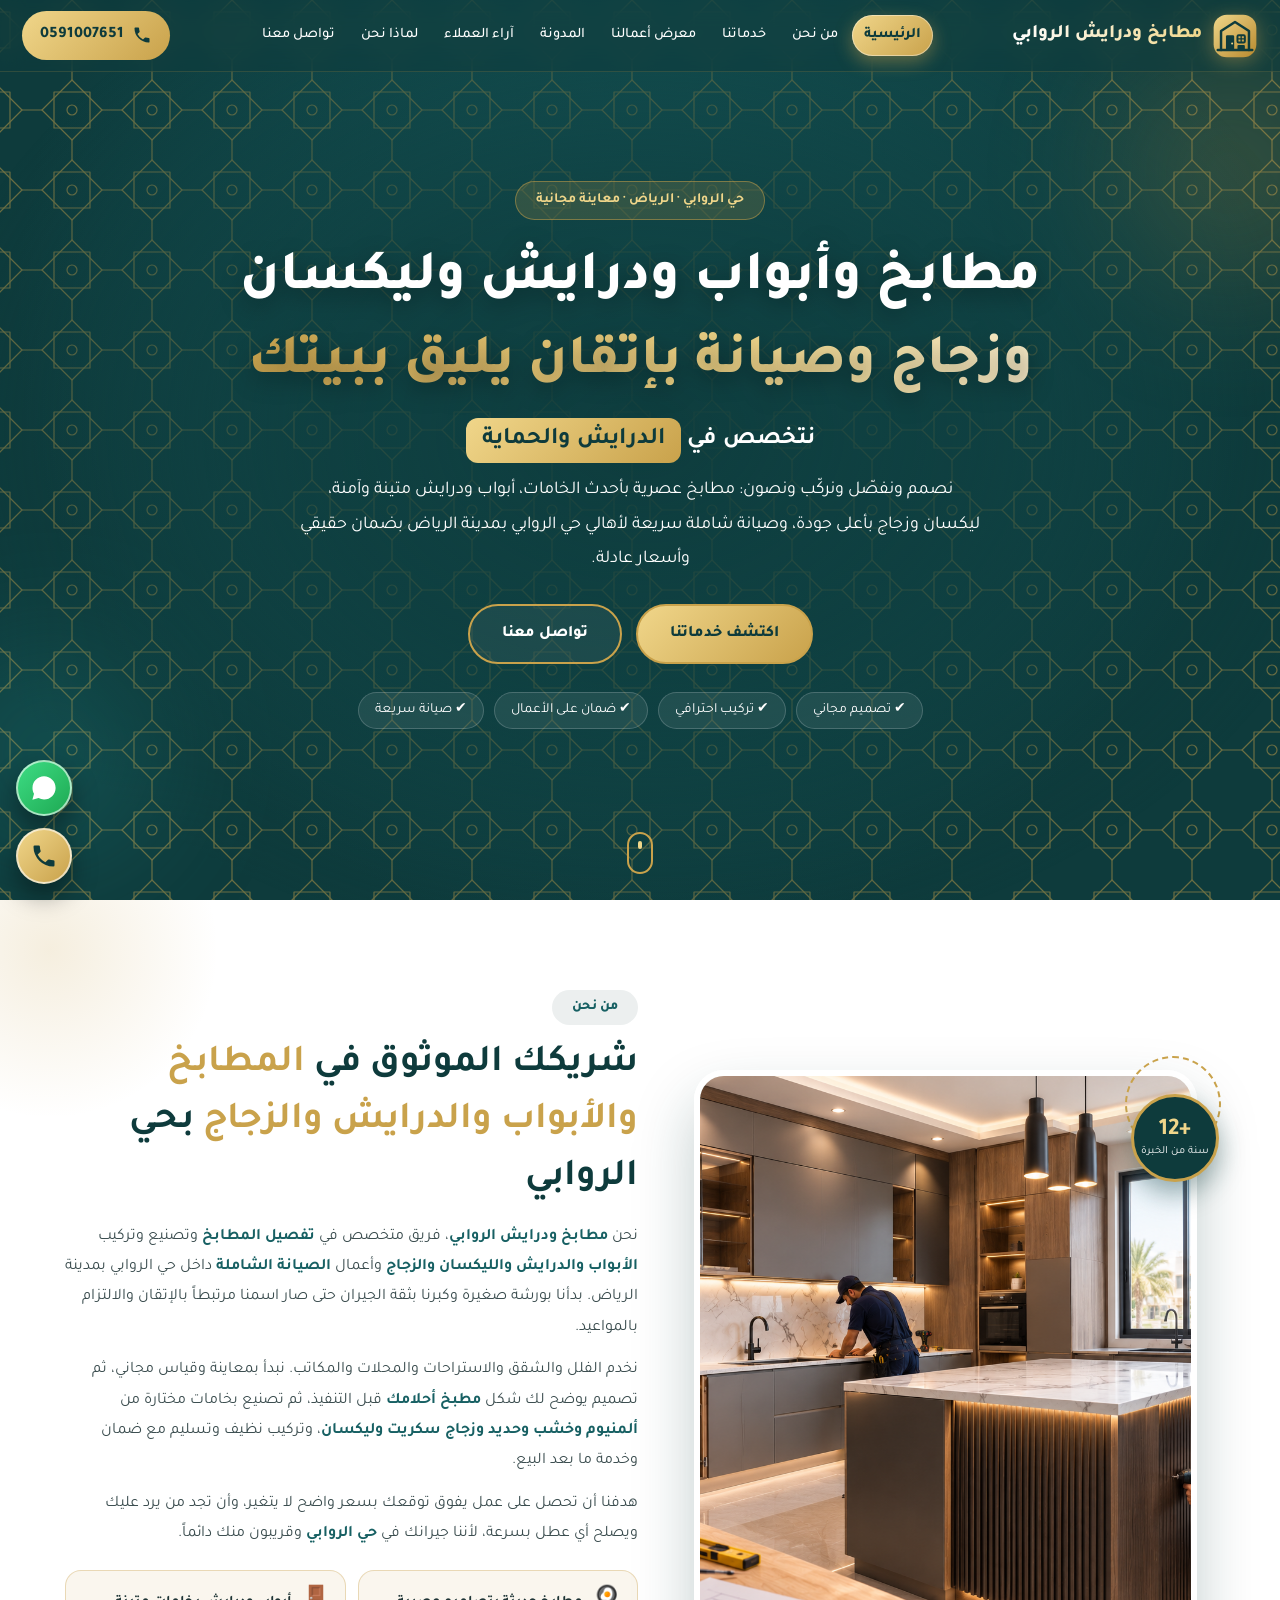
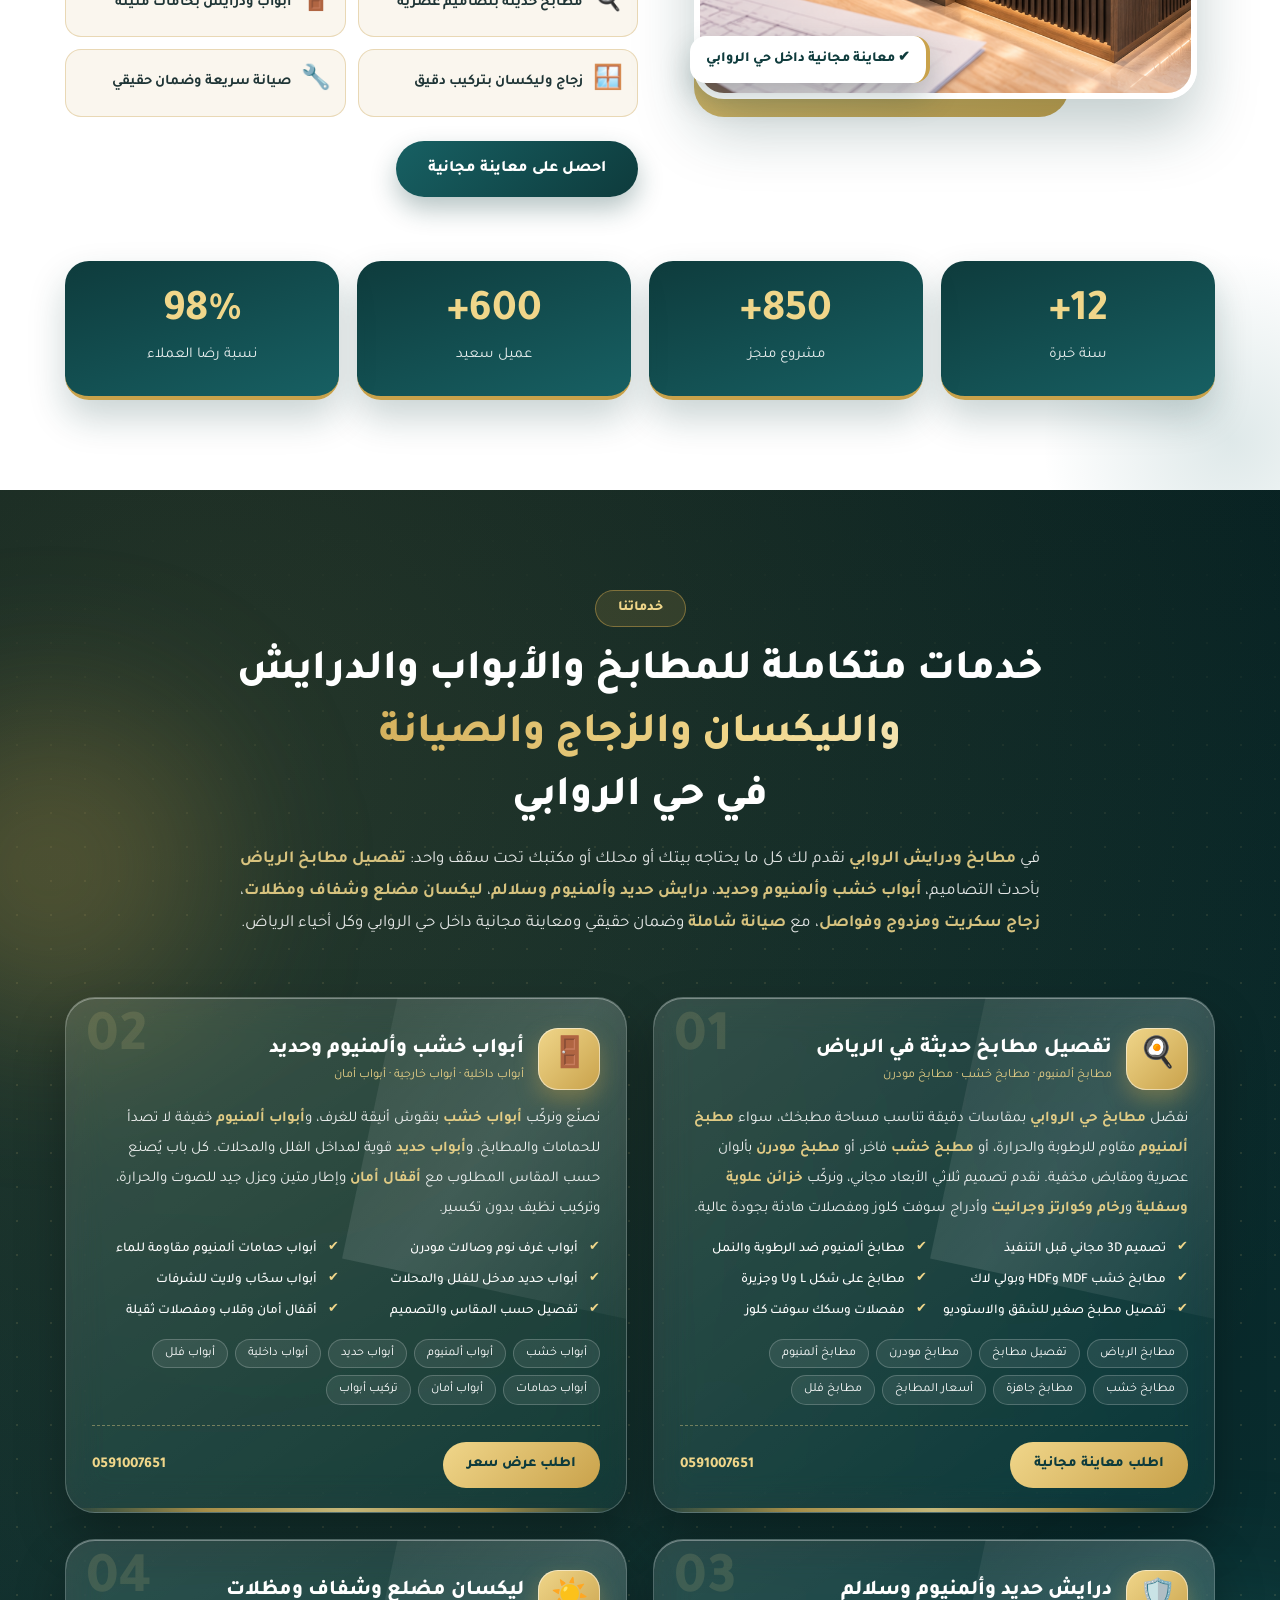
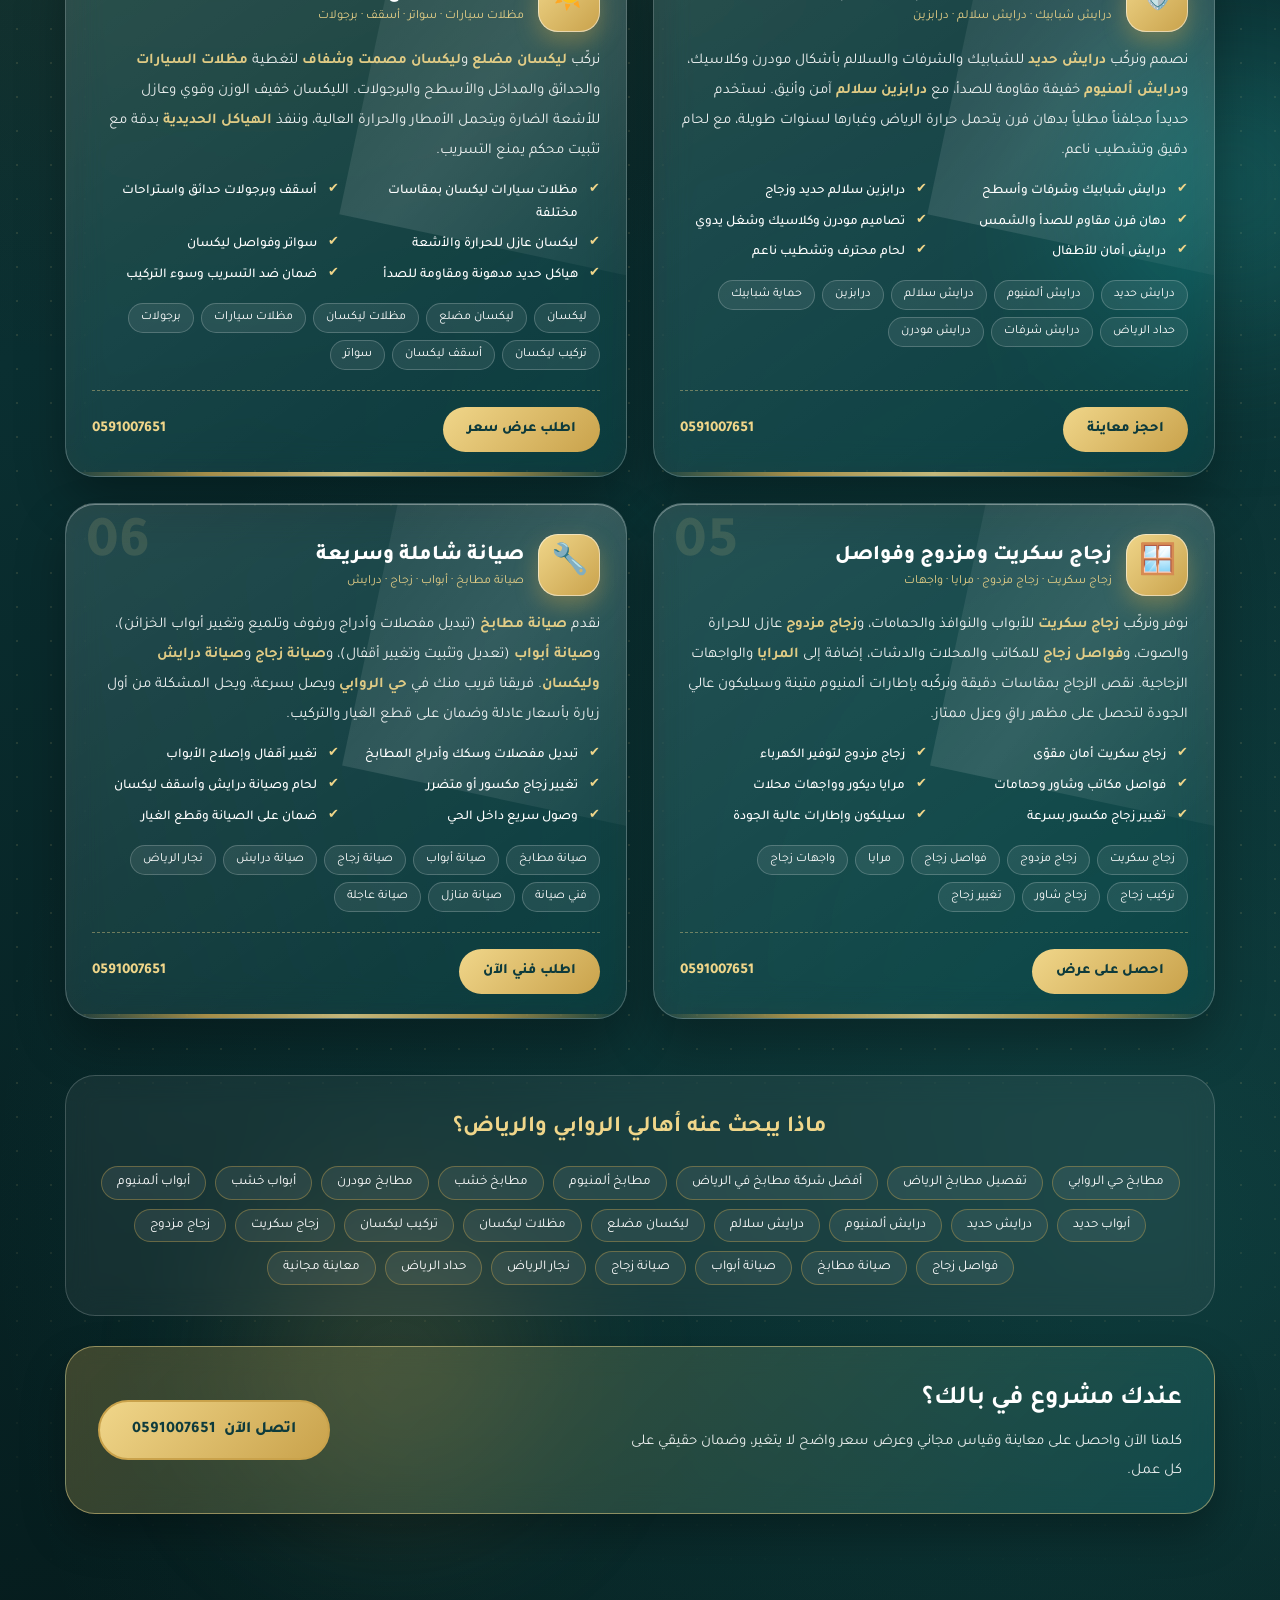
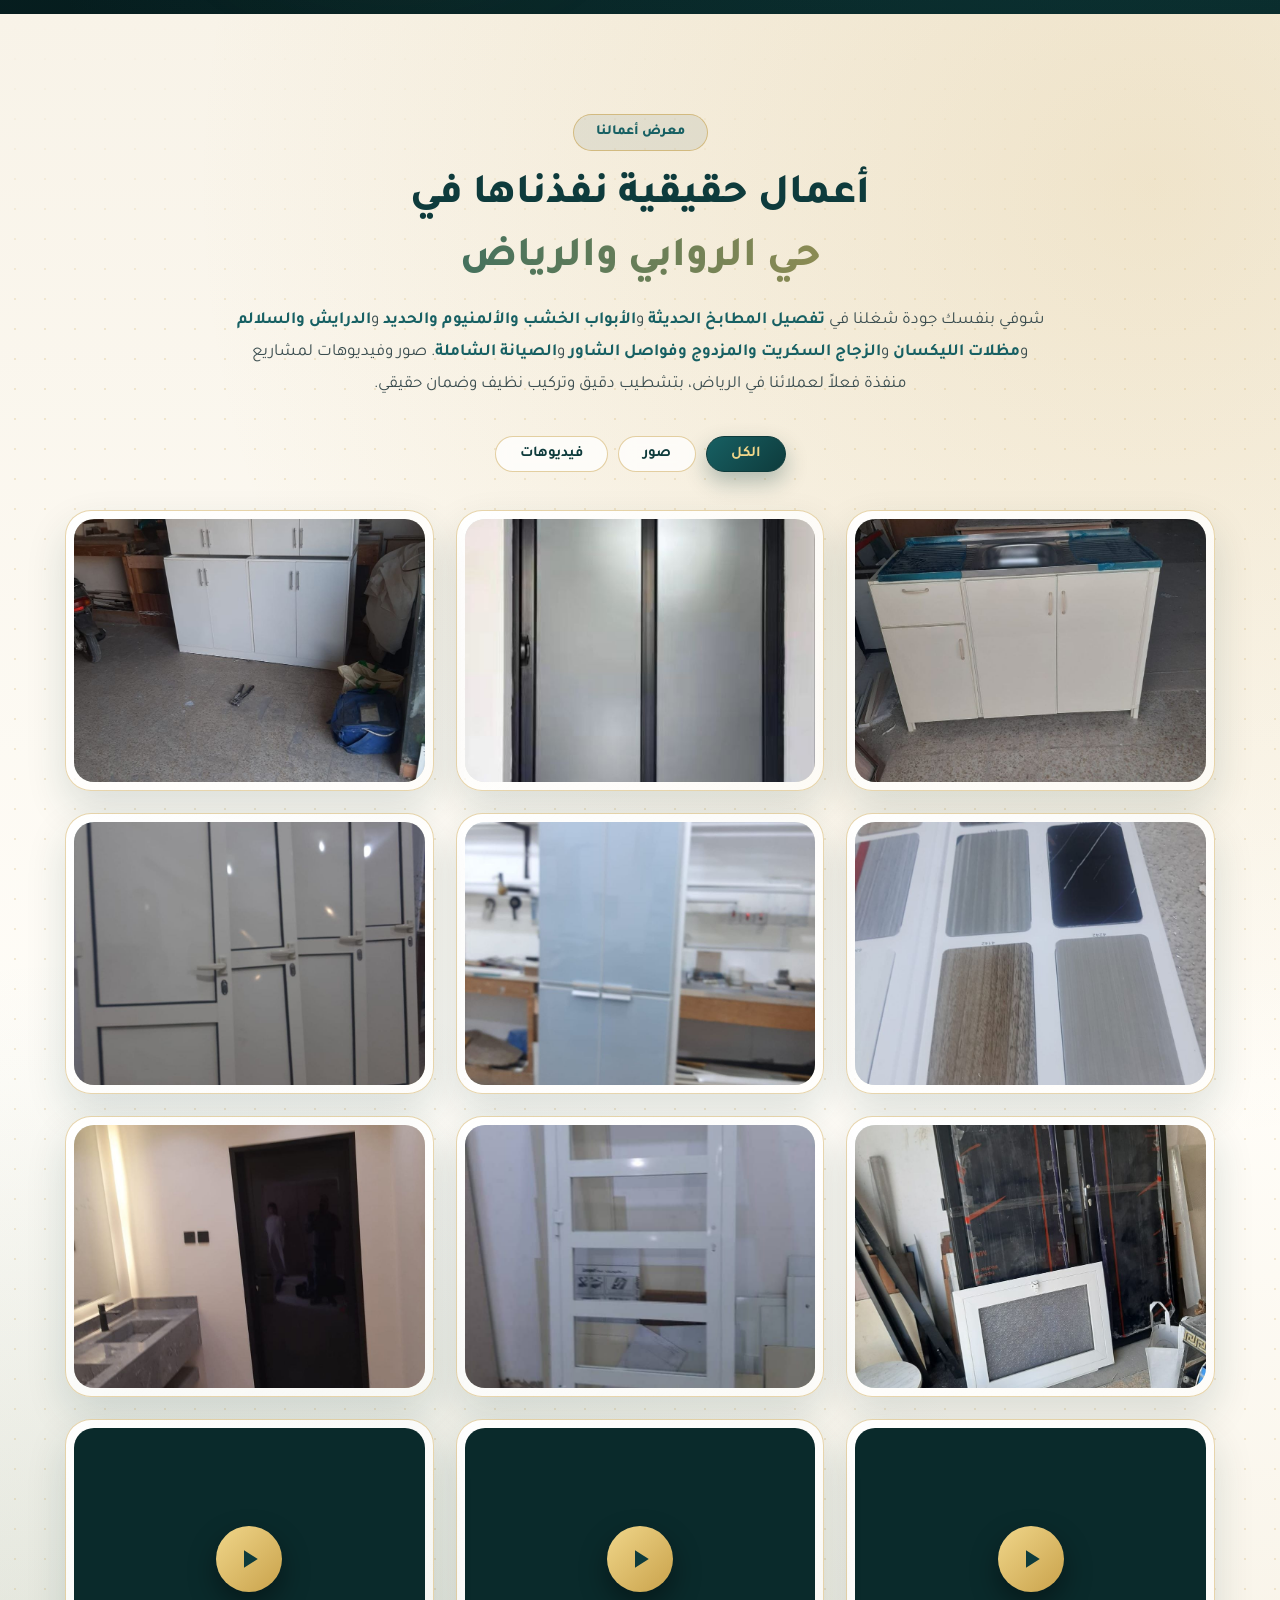
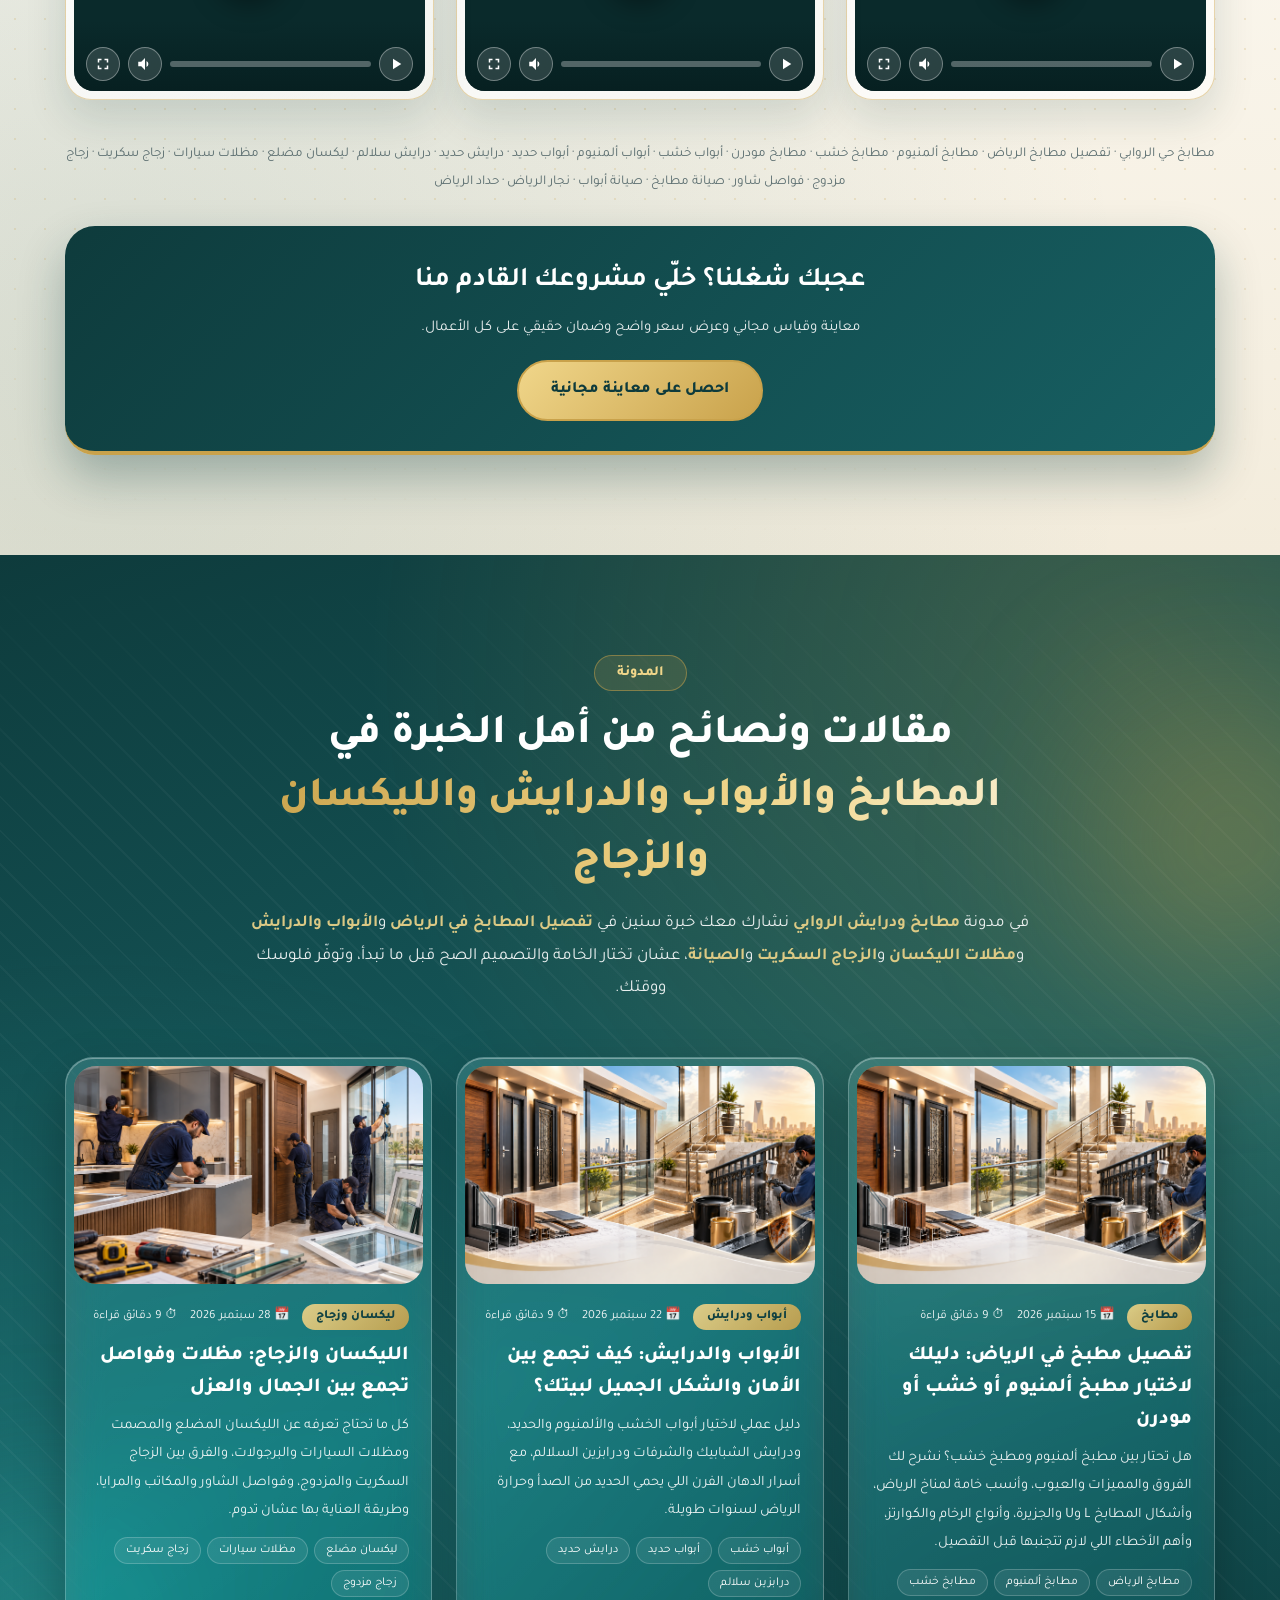
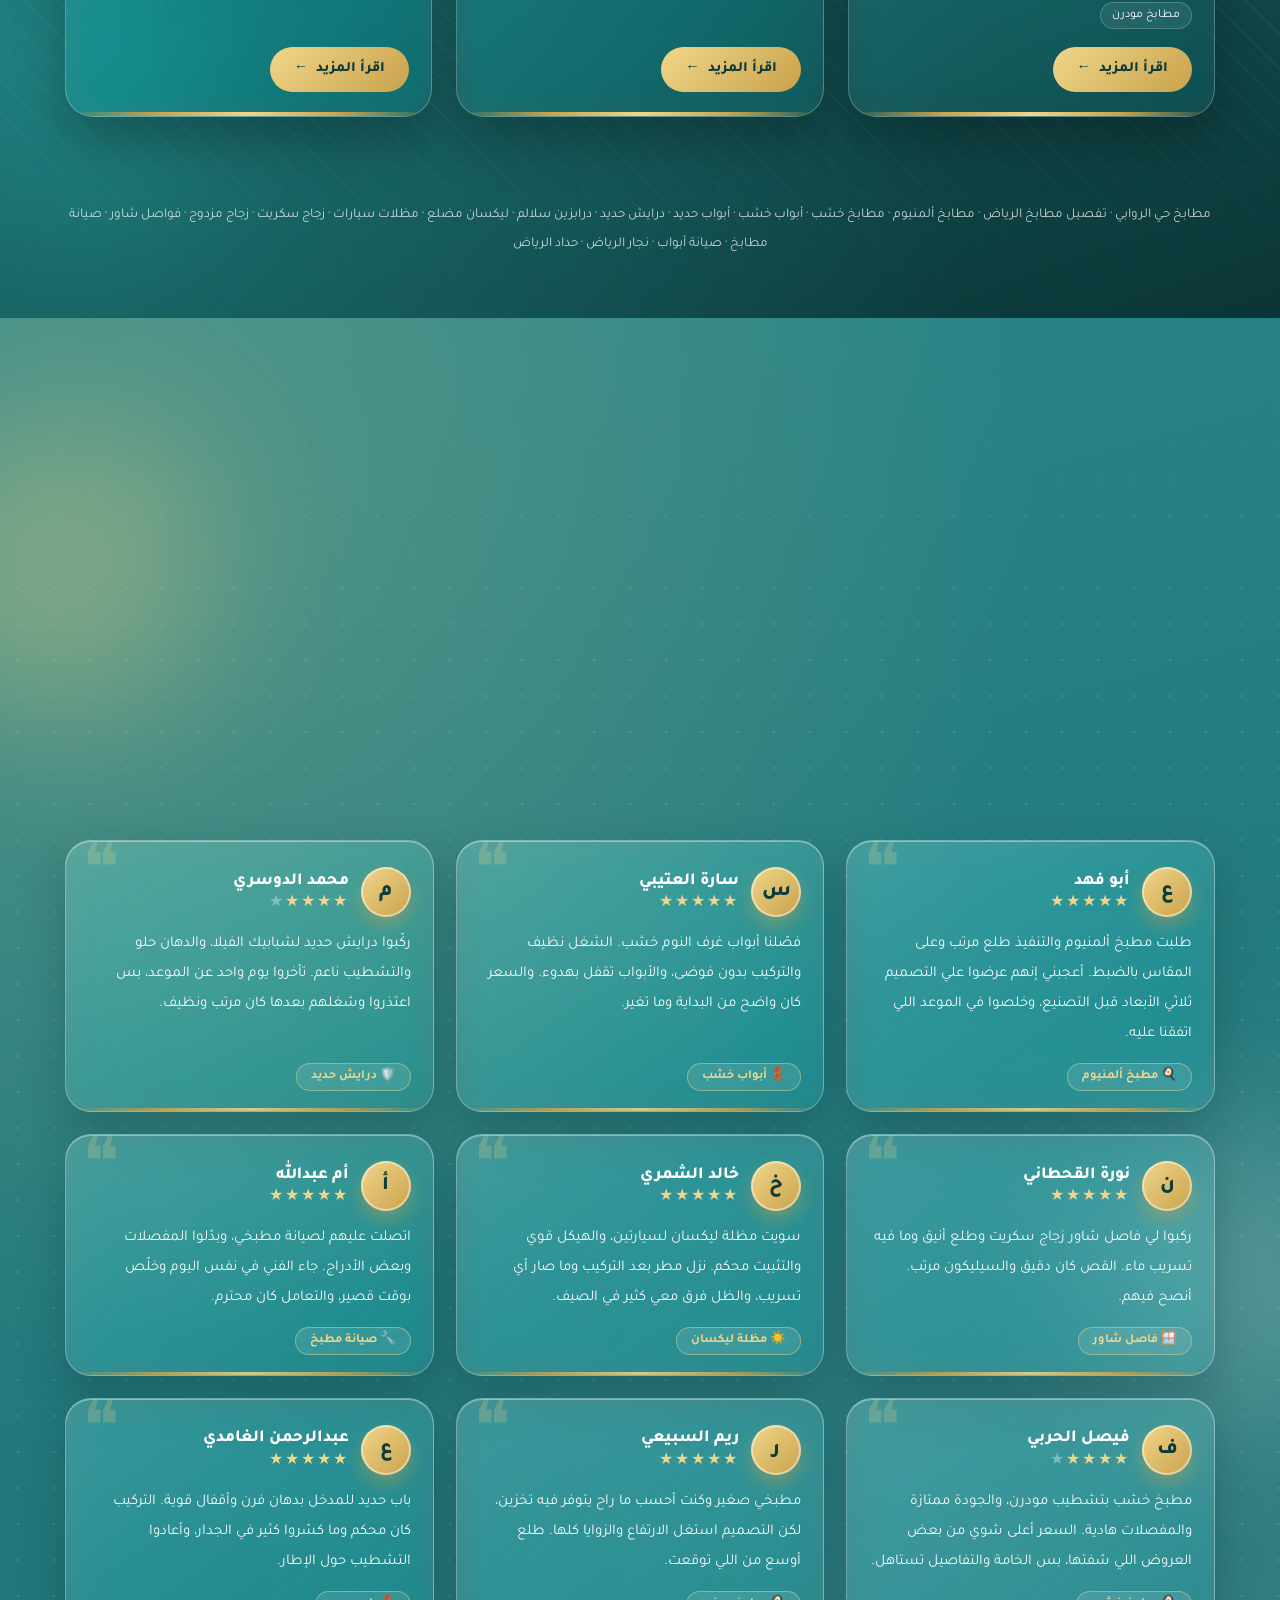
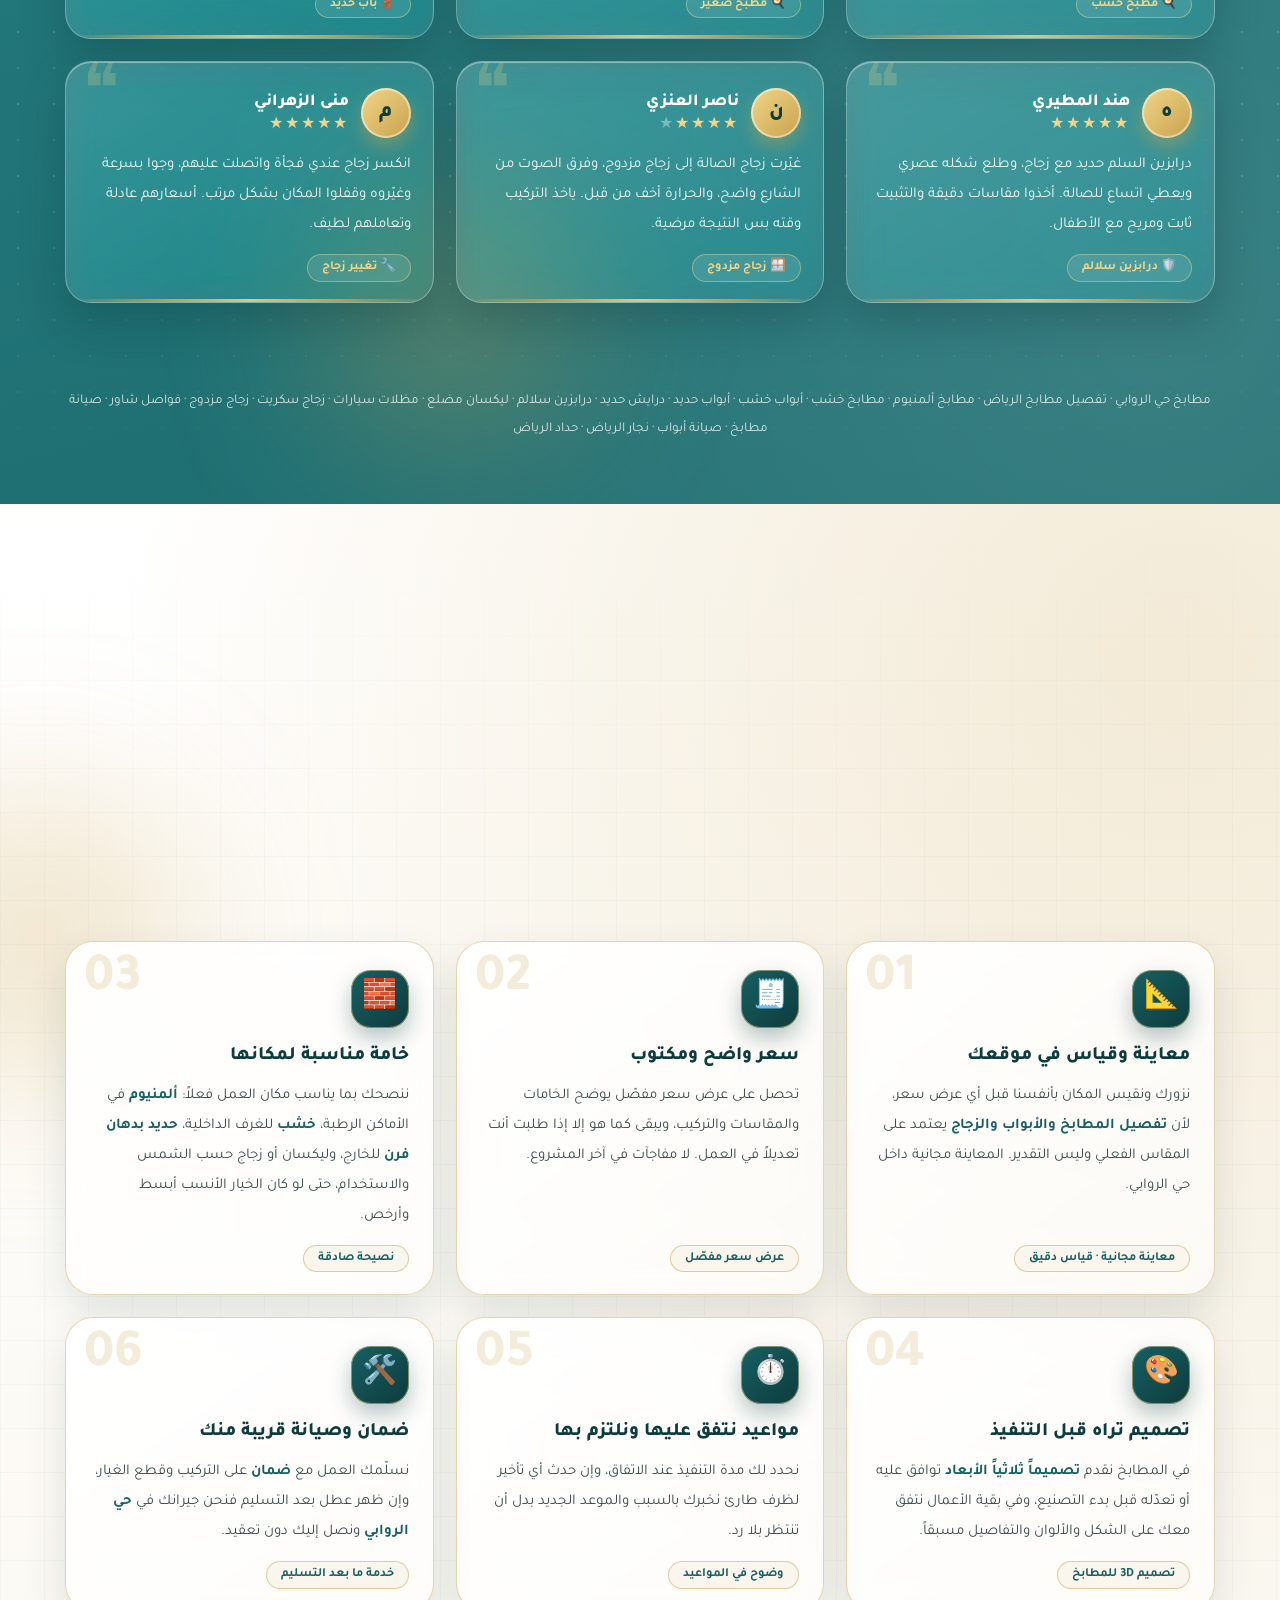
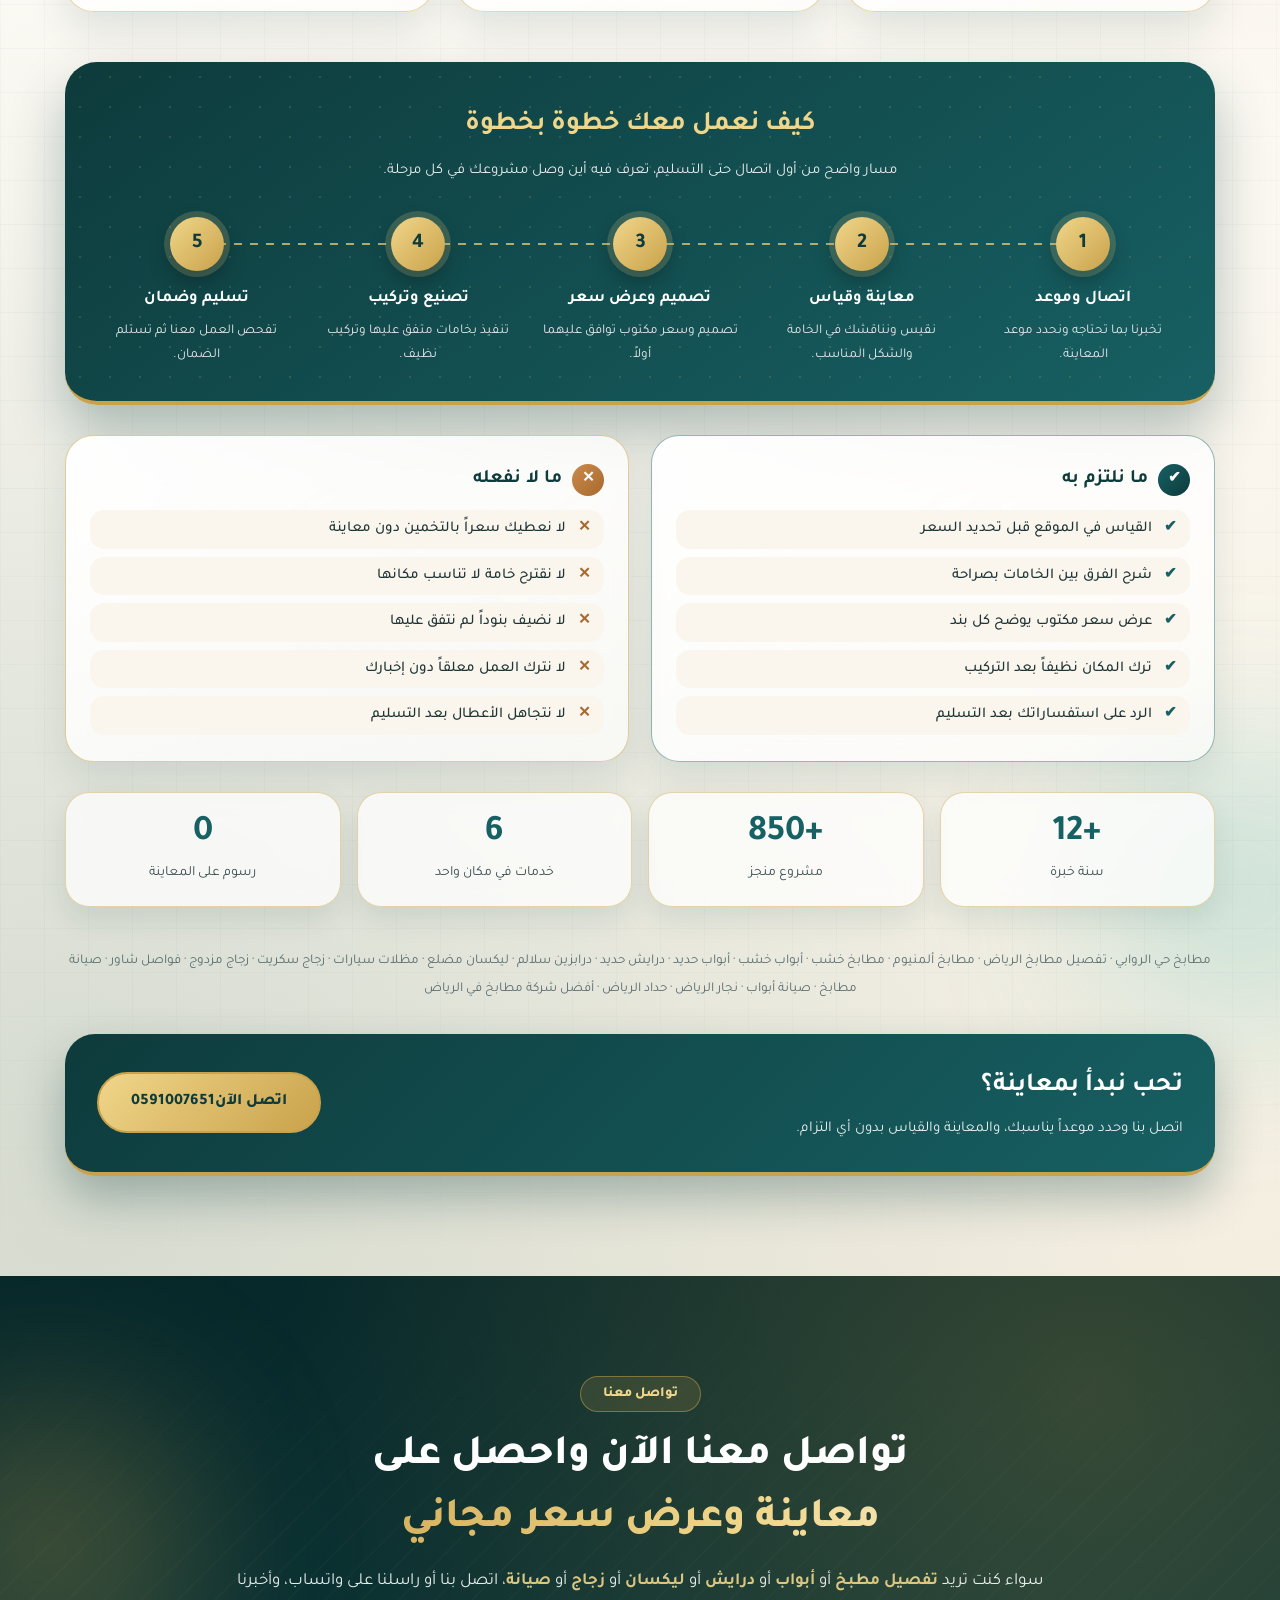
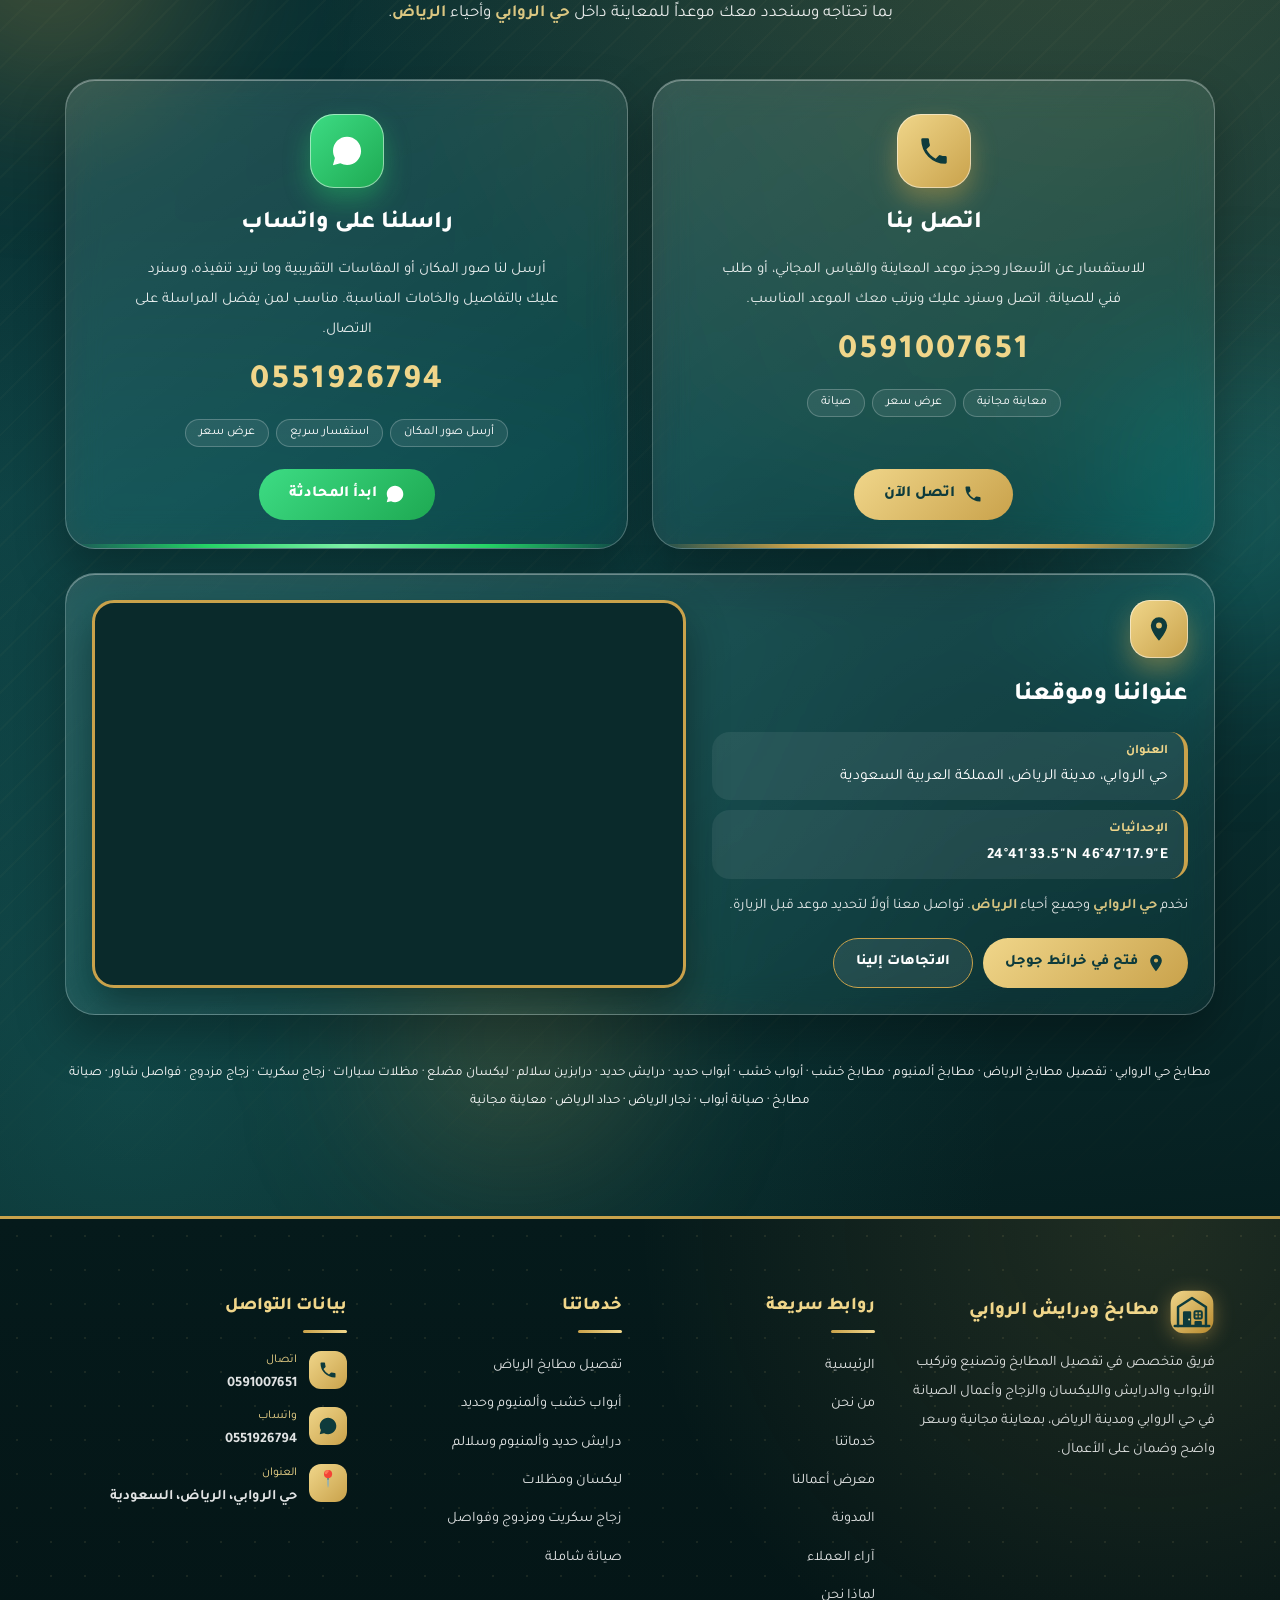
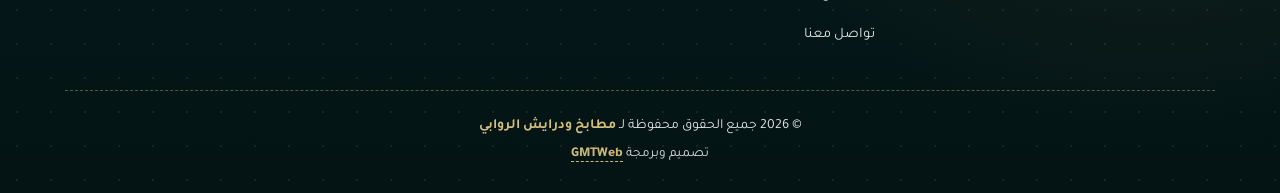
==== index.html @ 92f75ec9 "first commit" ====
<!DOCTYPE html>
<html lang="ar" dir="rtl">
<head>
<meta charset="UTF-8">
<meta name="viewport" content="width=device-width, initial-scale=1, viewport-fit=cover">
<title>مطابخ ودرايش الروابي | مطابخ وأبواب ودرايش وليكسان وزجاج وصيانة في حي الروابي الرياض</title>
<meta name="description" content="مطابخ ودرايش الروابي: تفصيل مطابخ حديثة، أبواب خشب وألمنيوم، درايش حديد، ليكسان، زجاج سكريت وصيانة شاملة في حي الروابي بالرياض. معاينة مجانية وضمان على الأعمال. اتصل 0591007651.">
<meta name="keywords" content="مطابخ حي الروابي, مطابخ الرياض, تفصيل مطابخ الرياض, مطابخ ألمنيوم, مطابخ خشب, مطابخ مودرن, أبواب خشب, أبواب ألمنيوم, أبواب حديد, درايش حديد, درايش ألمنيوم, درايش سلالم, ليكسان, ليكسان مضلع, مظلات ليكسان, تركيب ليكسان, زجاج سكريت, زجاج مزدوج, فواصل زجاج, صيانة مطابخ, صيانة أبواب, صيانة زجاج, نجار الرياض, حداد الرياض, أفضل شركة مطابخ في الرياض, معاينة مجانية">
<meta name="theme-color" content="#0e3b3c">
<link rel="preconnect" href="https://fonts.googleapis.com">
<link rel="preconnect" href="https://fonts.gstatic.com" crossorigin>
<link href="https://fonts.googleapis.com/css2?family=Tajawal:wght@400;500;700;800&display=swap" rel="stylesheet">
<link rel="stylesheet" href="style.css">
</head>
<body>
<svg width="0" height="0" style="position:absolute" aria-hidden="true">
<symbol id="ph" viewBox="0 0 24 24"><path d="M6.6 10.8a15 15 0 006.6 6.6l2.2-2.2a1 1 0 011-.25 11.4 11.4 0 003.6.6 1 1 0 011 1V20a1 1 0 01-1 1A17 17 0 013 4a1 1 0 011-1h3.5a1 1 0 011 1c0 1.25.2 2.45.6 3.6a1 1 0 01-.25 1z"/></symbol>
<symbol id="logo" viewBox="0 0 56 56">
<defs><linearGradient id="lg" x1="0" y1="0" x2="1" y2="1"><stop offset="0" stop-color="#f0d68a"/><stop offset="1" stop-color="#b88a2e"/></linearGradient></defs>
<rect x="2" y="2" width="52" height="52" rx="16" fill="url(#lg)"/>
<path d="M11 45V22l17-11 17 11v23" fill="none" stroke="#0e3b3c" stroke-width="3" stroke-linejoin="round" stroke-linecap="round"/>
<rect x="17" y="27" width="10" height="18" rx="1.5" fill="#0e3b3c"/>
<circle cx="24.5" cy="37" r="1.2" fill="#f0d68a"/>
<rect x="31" y="27" width="9" height="9" rx="1.5" fill="none" stroke="#0e3b3c" stroke-width="2.4"/>
<path d="M35.5 27v9M31 31.5h9" stroke="#0e3b3c" stroke-width="1.6"/>
<rect x="31" y="39" width="9" height="6" rx="1.2" fill="#0e3b3c"/>
<path d="M7 45h42" stroke="#0e3b3c" stroke-width="3" stroke-linecap="round"/>
</symbol>
</svg>

<header class="hdr" id="hdr">
<a href="#home" class="brand" aria-label="مطابخ ودرايش الروابي"><svg class="logo"><use href="#logo"/></svg><span class="bn">مطابخ ودرايش الروابي</span></a>
<nav class="dnav" aria-label="القائمة الرئيسية">
<a href="#home" data-s="home">الرئيسية</a>
<a href="#about" data-s="about">من نحن</a>
<a href="#services" data-s="services">خدماتنا</a>
<a href="#gallery" data-s="gallery">معرض أعمالنا</a>
<a href="#blog" data-s="blog">المدونة</a>
<a href="#reviews" data-s="reviews">آراء العملاء</a>
<a href="#why" data-s="why">لماذا نحن</a>
<a href="#contact" data-s="contact">تواصل معنا</a>
</nav>
<a class="callbtn" href="tel:+966591007651"><svg><use href="#ph"/></svg><span dir="ltr">0591007651</span></a>
<button class="burger" id="burger" type="button" aria-label="فتح القائمة" aria-expanded="false" aria-controls="mmenu"><i></i><i></i><i></i></button>
</header>

<div class="ov" id="ov"></div>
<nav class="mmenu" id="mmenu" aria-label="قائمة الجوال">
<div class="mhead"><svg class="logo"><use href="#logo"/></svg><b>مطابخ ودرايش الروابي</b></div>
<a href="#home" data-s="home">الرئيسية</a>
<a href="#about" data-s="about">من نحن</a>
<a href="#services" data-s="services">خدماتنا</a>
<a href="#gallery" data-s="gallery">معرض أعمالنا</a>
<a href="#blog" data-s="blog">المدونة</a>
<a href="#reviews" data-s="reviews">آراء العملاء</a>
<a href="#why" data-s="why">لماذا نحن</a>
<a href="#contact" data-s="contact">تواصل معنا</a>
</nav>

<main>
<section class="hero" id="home">
<div class="zoom"></div>
<span class="orb o1"></span><span class="orb o2"></span>
<div class="heroin">
<span class="tag a1">حي الروابي · الرياض · معاينة مجانية</span>
<h1 class="a2">مطابخ وأبواب ودرايش وليكسان<em>وزجاج وصيانة بإتقان يليق ببيتك</em></h1>
<p class="rot a3">نتخصص في <b id="rot">تفصيل المطابخ</b></p>
<p class="lead a3">نصمم ونفصّل ونركّب ونصون: مطابخ عصرية بأحدث الخامات، أبواب ودرايش متينة وآمنة، ليكسان وزجاج بأعلى جودة، وصيانة شاملة سريعة لأهالي حي الروابي بمدينة الرياض بضمان حقيقي وأسعار عادلة.</p>
<div class="btns a4"><a class="btn gold" href="#services">اكتشف خدماتنا</a><a class="btn line" href="#contact">تواصل معنا</a></div>
<ul class="chips a5"><li>✔ تصميم مجاني</li><li>✔ تركيب احترافي</li><li>✔ ضمان على الأعمال</li><li>✔ صيانة سريعة</li></ul>
</div>
<a class="cue" href="#services" aria-label="انزل للأسفل"><i></i></a>
</section>
<section class="about" id="about">
<div class="abwrap">
<div class="abimg rvr">
<div class="frame"><img src="images/about.png" alt="فريق مطابخ ودرايش الروابي في حي الروابي بالرياض" loading="lazy"></div>
<span class="ring"></span>
<div class="fbadge"><b>+12</b><small>سنة من الخبرة</small></div>
<div class="fcard">✔ معاينة مجانية داخل حي الروابي</div>
</div>
<div class="abtxt rvl">
<span class="abtag">من نحن</span>
<h2>شريكك الموثوق في <em>المطابخ والأبواب والدرايش والزجاج</em> بحي الروابي</h2>
<p>نحن <strong>مطابخ ودرايش الروابي</strong>، فريق متخصص في <strong>تفصيل المطابخ</strong> وتصنيع وتركيب <strong>الأبواب والدرايش والليكسان والزجاج</strong> وأعمال <strong>الصيانة الشاملة</strong> داخل حي الروابي بمدينة الرياض. بدأنا بورشة صغيرة وكبرنا بثقة الجيران حتى صار اسمنا مرتبطاً بالإتقان والالتزام بالمواعيد.</p>
<p>نخدم الفلل والشقق والاستراحات والمحلات والمكاتب. نبدأ بمعاينة وقياس مجاني، ثم تصميم يوضح لك شكل <strong>مطبخ أحلامك</strong> قبل التنفيذ، ثم تصنيع بخامات مختارة من <strong>ألمنيوم وخشب وحديد وزجاج سكريت وليكسان</strong>، وتركيب نظيف وتسليم مع ضمان وخدمة ما بعد البيع.</p>
<p>هدفنا أن تحصل على عمل يفوق توقعك بسعر واضح لا يتغير، وأن تجد من يرد عليك ويصلح أي عطل بسرعة، لأننا جيرانك في <strong>حي الروابي</strong> وقريبون منك دائماً.</p>
<div class="abfeat">
<div><i>🍳</i><span>مطابخ حديثة بتصاميم عصرية</span></div>
<div><i>🚪</i><span>أبواب ودرايش بخامات متينة</span></div>
<div><i>🪟</i><span>زجاج وليكسان بتركيب دقيق</span></div>
<div><i>🔧</i><span>صيانة سريعة وضمان حقيقي</span></div>
</div>
<a class="abbtn" href="#contact">احصل على معاينة مجانية</a>
</div>
</div>
<div class="abstats">
<div class="stat rv"><b data-n="12" data-p="+">0</b><span>سنة خبرة</span></div>
<div class="stat rv"><b data-n="850" data-p="+">0</b><span>مشروع منجز</span></div>
<div class="stat rv"><b data-n="600" data-p="+">0</b><span>عميل سعيد</span></div>
<div class="stat rv"><b data-n="98" data-p="%">0</b><span>نسبة رضا العملاء</span></div>
</div>
</section>
<section class="svc" id="services">
<span class="sorb s1"></span><span class="sorb s2"></span><span class="sorb s3"></span>
<div class="svwrap">

<div class="svhead rv">
<span class="svtag">خدماتنا</span>
<h2>خدمات متكاملة للمطابخ والأبواب والدرايش <em>والليكسان والزجاج والصيانة</em> في حي الروابي</h2>
<p>في <strong>مطابخ ودرايش الروابي</strong> نقدم لك كل ما يحتاجه بيتك أو محلك أو مكتبك تحت سقف واحد: <strong>تفصيل مطابخ الرياض</strong> بأحدث التصاميم، <strong>أبواب خشب وألمنيوم وحديد</strong>، <strong>درايش حديد وألمنيوم وسلالم</strong>، <strong>ليكسان مضلع وشفاف ومظلات</strong>، <strong>زجاج سكريت ومزدوج وفواصل</strong>، مع <strong>صيانة شاملة</strong> وضمان حقيقي ومعاينة مجانية داخل حي الروابي وكل أحياء الرياض.</p>
</div>

<div class="svgrid">

<div class="svcol rv">
<article class="scard">
<span class="snum">01</span>
<div class="shead"><i class="sico">🍳</i><div><h3>تفصيل مطابخ حديثة في الرياض</h3><small>مطابخ ألمنيوم · مطابخ خشب · مطابخ مودرن</small></div></div>
<p>نفصّل <strong>مطابخ حي الروابي</strong> بمقاسات دقيقة تناسب مساحة مطبخك، سواء <strong>مطبخ ألمنيوم</strong> مقاوم للرطوبة والحرارة، أو <strong>مطبخ خشب</strong> فاخر، أو <strong>مطبخ مودرن</strong> بألوان عصرية ومقابض مخفية. نقدم تصميم ثلاثي الأبعاد مجاني، ونركّب <strong>خزائن علوية وسفلية</strong> و<strong>رخام وكوارتز وجرانيت</strong> وأدراج سوفت كلوز ومفصلات هادئة بجودة عالية.</p>
<ul class="sfeat">
<li>تصميم 3D مجاني قبل التنفيذ</li>
<li>مطابخ ألمنيوم ضد الرطوبة والنمل</li>
<li>مطابخ خشب MDF وHDF وبولي لاك</li>
<li>مطابخ على شكل L وU وجزيرة</li>
<li>تفصيل مطبخ صغير للشقق والاستوديو</li>
<li>مفصلات وسكك سوفت كلوز</li>
</ul>
<div class="stags"><span>مطابخ الرياض</span><span>تفصيل مطابخ</span><span>مطابخ مودرن</span><span>مطابخ ألمنيوم</span><span>مطابخ خشب</span><span>مطابخ جاهزة</span><span>أسعار المطابخ</span><span>مطابخ فلل</span></div>
<div class="sfoot"><a class="sbtn" href="#contact">اطلب معاينة مجانية</a><a class="scall" href="tel:+966591007651" dir="ltr">0591007651</a></div>
</article>
</div>

<div class="svcol rv">
<article class="scard">
<span class="snum">02</span>
<div class="shead"><i class="sico">🚪</i><div><h3>أبواب خشب وألمنيوم وحديد</h3><small>أبواب داخلية · أبواب خارجية · أبواب أمان</small></div></div>
<p>نصنّع ونركّب <strong>أبواب خشب</strong> بنقوش أنيقة للغرف، و<strong>أبواب ألمنيوم</strong> خفيفة لا تصدأ للحمامات والمطابخ، و<strong>أبواب حديد</strong> قوية لمداخل الفلل والمحلات. كل باب يُصنع حسب المقاس المطلوب مع <strong>أقفال أمان</strong> وإطار متين وعزل جيد للصوت والحرارة، وتركيب نظيف بدون تكسير.</p>
<ul class="sfeat">
<li>أبواب غرف نوم وصالات مودرن</li>
<li>أبواب حمامات ألمنيوم مقاومة للماء</li>
<li>أبواب حديد مدخل للفلل والمحلات</li>
<li>أبواب سحّاب ولايت للشرفات</li>
<li>تفصيل حسب المقاس والتصميم</li>
<li>أقفال أمان وقلاب ومفصلات ثقيلة</li>
</ul>
<div class="stags"><span>أبواب خشب</span><span>أبواب ألمنيوم</span><span>أبواب حديد</span><span>أبواب داخلية</span><span>أبواب فلل</span><span>أبواب حمامات</span><span>أبواب أمان</span><span>تركيب أبواب</span></div>
<div class="sfoot"><a class="sbtn" href="#contact">اطلب عرض سعر</a><a class="scall" href="tel:+966591007651" dir="ltr">0591007651</a></div>
</article>
</div>

<div class="svcol rv">
<article class="scard">
<span class="snum">03</span>
<div class="shead"><i class="sico">🛡️</i><div><h3>درايش حديد وألمنيوم وسلالم</h3><small>درايش شبابيك · درايش سلالم · درابزين</small></div></div>
<p>نصمم ونركّب <strong>درايش حديد</strong> للشبابيك والشرفات والسلالم بأشكال مودرن وكلاسيك، و<strong>درايش ألمنيوم</strong> خفيفة مقاومة للصدأ، مع <strong>درابزين سلالم</strong> آمن وأنيق. نستخدم حديداً مجلفناً مطلياً بدهان فرن يتحمل حرارة الرياض وغبارها لسنوات طويلة، مع لحام دقيق وتشطيب ناعم.</p>
<ul class="sfeat">
<li>درايش شبابيك وشرفات وأسطح</li>
<li>درابزين سلالم حديد وزجاج</li>
<li>دهان فرن مقاوم للصدأ والشمس</li>
<li>تصاميم مودرن وكلاسيك وشغل يدوي</li>
<li>درايش أمان للأطفال</li>
<li>لحام محترف وتشطيب ناعم</li>
</ul>
<div class="stags"><span>درايش حديد</span><span>درايش ألمنيوم</span><span>درايش سلالم</span><span>درابزين</span><span>حماية شبابيك</span><span>حداد الرياض</span><span>درايش شرفات</span><span>درايش مودرن</span></div>
<div class="sfoot"><a class="sbtn" href="#contact">احجز معاينة</a><a class="scall" href="tel:+966591007651" dir="ltr">0591007651</a></div>
</article>
</div>

<div class="svcol rv">
<article class="scard">
<span class="snum">04</span>
<div class="shead"><i class="sico">☀️</i><div><h3>ليكسان مضلع وشفاف ومظلات</h3><small>مظلات سيارات · سواتر · أسقف · برجولات</small></div></div>
<p>نركّب <strong>ليكسان مضلع</strong> و<strong>ليكسان مصمت وشفاف</strong> لتغطية <strong>مظلات السيارات</strong> والحدائق والمداخل والأسطح والبرجولات. الليكسان خفيف الوزن وقوي وعازل للأشعة الضارة ويتحمل الأمطار والحرارة العالية، وننفذ <strong>الهياكل الحديدية</strong> بدقة مع تثبيت محكم يمنع التسريب.</p>
<ul class="sfeat">
<li>مظلات سيارات ليكسان بمقاسات مختلفة</li>
<li>أسقف وبرجولات حدائق واستراحات</li>
<li>ليكسان عازل للحرارة والأشعة</li>
<li>سواتر وفواصل ليكسان</li>
<li>هياكل حديد مدهونة ومقاومة للصدأ</li>
<li>ضمان ضد التسريب وسوء التركيب</li>
</ul>
<div class="stags"><span>ليكسان</span><span>ليكسان مضلع</span><span>مظلات ليكسان</span><span>مظلات سيارات</span><span>برجولات</span><span>تركيب ليكسان</span><span>أسقف ليكسان</span><span>سواتر</span></div>
<div class="sfoot"><a class="sbtn" href="#contact">اطلب عرض سعر</a><a class="scall" href="tel:+966591007651" dir="ltr">0591007651</a></div>
</article>
</div>

<div class="svcol rv">
<article class="scard">
<span class="snum">05</span>
<div class="shead"><i class="sico">🪟</i><div><h3>زجاج سكريت ومزدوج وفواصل</h3><small>زجاج سكريت · زجاج مزدوج · مرايا · واجهات</small></div></div>
<p>نوفر ونركّب <strong>زجاج سكريت</strong> للأبواب والنوافذ والحمامات، و<strong>زجاج مزدوج</strong> عازل للحرارة والصوت، و<strong>فواصل زجاج</strong> للمكاتب والمحلات والدشات، إضافة إلى <strong>المرايا</strong> والواجهات الزجاجية. نقص الزجاج بمقاسات دقيقة ونركّبه بإطارات ألمنيوم متينة وسيليكون عالي الجودة لتحصل على مظهر راقٍ وعزل ممتاز.</p>
<ul class="sfeat">
<li>زجاج سكريت أمان مقوّى</li>
<li>زجاج مزدوج لتوفير الكهرباء</li>
<li>فواصل مكاتب وشاور وحمامات</li>
<li>مرايا ديكور وواجهات محلات</li>
<li>تغيير زجاج مكسور بسرعة</li>
<li>سيليكون وإطارات عالية الجودة</li>
</ul>
<div class="stags"><span>زجاج سكريت</span><span>زجاج مزدوج</span><span>فواصل زجاج</span><span>مرايا</span><span>واجهات زجاج</span><span>تركيب زجاج</span><span>زجاج شاور</span><span>تغيير زجاج</span></div>
<div class="sfoot"><a class="sbtn" href="#contact">احصل على عرض</a><a class="scall" href="tel:+966591007651" dir="ltr">0591007651</a></div>
</article>
</div>

<div class="svcol rv">
<article class="scard">
<span class="snum">06</span>
<div class="shead"><i class="sico">🔧</i><div><h3>صيانة شاملة وسريعة</h3><small>صيانة مطابخ · أبواب · زجاج · درايش</small></div></div>
<p>نقدم <strong>صيانة مطابخ</strong> (تبديل مفصلات وأدراج ورفوف وتلميع وتغيير أبواب الخزائن)، و<strong>صيانة أبواب</strong> (تعديل وتثبيت وتغيير أقفال)، و<strong>صيانة زجاج</strong> و<strong>صيانة درايش وليكسان</strong>. فريقنا قريب منك في <strong>حي الروابي</strong> ويصل بسرعة، ويحل المشكلة من أول زيارة بأسعار عادلة وضمان على قطع الغيار والتركيب.</p>
<ul class="sfeat">
<li>تبديل مفصلات وسكك وأدراج المطابخ</li>
<li>تغيير أقفال وإصلاح الأبواب</li>
<li>تغيير زجاج مكسور أو متضرر</li>
<li>لحام وصيانة درايش وأسقف ليكسان</li>
<li>وصول سريع داخل الحي</li>
<li>ضمان على الصيانة وقطع الغيار</li>
</ul>
<div class="stags"><span>صيانة مطابخ</span><span>صيانة أبواب</span><span>صيانة زجاج</span><span>صيانة درايش</span><span>نجار الرياض</span><span>فني صيانة</span><span>صيانة منازل</span><span>صيانة عاجلة</span></div>
<div class="sfoot"><a class="sbtn" href="#contact">اطلب فني الآن</a><a class="scall" href="tel:+966591007651" dir="ltr">0591007651</a></div>
</article>
</div>

</div>

<div class="svcloud rv">
<h3>ماذا يبحث عنه أهالي الروابي والرياض؟</h3>
<div class="cloud">
<span>مطابخ حي الروابي</span><span>تفصيل مطابخ الرياض</span><span>أفضل شركة مطابخ في الرياض</span><span>مطابخ ألمنيوم</span><span>مطابخ خشب</span><span>مطابخ مودرن</span><span>أبواب خشب</span><span>أبواب ألمنيوم</span><span>أبواب حديد</span><span>درايش حديد</span><span>درايش ألمنيوم</span><span>درايش سلالم</span><span>ليكسان مضلع</span><span>مظلات ليكسان</span><span>تركيب ليكسان</span><span>زجاج سكريت</span><span>زجاج مزدوج</span><span>فواصل زجاج</span><span>صيانة مطابخ</span><span>صيانة أبواب</span><span>صيانة زجاج</span><span>نجار الرياض</span><span>حداد الرياض</span><span>معاينة مجانية</span>
</div>
</div>

<div class="svcta rv">
<div><h3>عندك مشروع في بالك؟</h3><p>كلمنا الآن واحصل على معاينة وقياس مجاني وعرض سعر واضح لا يتغير، وضمان حقيقي على كل عمل.</p></div>
<a class="btn gold" href="tel:+966591007651">اتصل الآن <span dir="ltr">0591007651</span></a>
</div>

</div>
</section>
<section class="gal" id="gallery">
<svg width="0" height="0" style="position:absolute" aria-hidden="true">
<symbol id="gi-play" viewBox="0 0 24 24"><path d="M8 5v14l11-7z"/></symbol>
<symbol id="gi-pause" viewBox="0 0 24 24"><path d="M6 5h4v14H6zM14 5h4v14h-4z"/></symbol>
<symbol id="gi-vol" viewBox="0 0 24 24"><path d="M3 9v6h4l5 5V4L7 9H3zm13.5 3A4.5 4.5 0 0014 7.97v8.05A4.5 4.5 0 0016.5 12z"/></symbol>
<symbol id="gi-mute" viewBox="0 0 24 24"><path d="M16.5 12A4.5 4.5 0 0014 7.97v2.21l2.45 2.45c.03-.2.05-.41.05-.63zM19 12c0 .94-.2 1.82-.54 2.64l1.51 1.51A8.8 8.8 0 0021 12c0-4.28-3-7.86-7-8.77v2.06c2.89.86 5 3.54 5 6.71zM4.27 3L3 4.27 7.73 9H3v6h4l5 5v-6.73l4.25 4.25c-.67.52-1.42.93-2.25 1.18v2.06a8.99 8.99 0 003.69-1.81L19.73 21 21 19.73l-9-9L4.27 3zM12 4L9.91 6.09 12 8.18V4z"/></symbol>
<symbol id="gi-full" viewBox="0 0 24 24"><path d="M7 14H5v5h5v-2H7v-3zm-2-4h2V7h3V5H5v5zm12 7h-3v2h5v-5h-2v3zM14 5v2h3v3h2V5h-5z"/></symbol>
<symbol id="gi-zoom" viewBox="0 0 24 24"><path d="M15.5 14h-.79l-.28-.27A6.47 6.47 0 0016 9.5 6.5 6.5 0 109.5 16c1.61 0 3.09-.59 4.23-1.57l.27.28v.79l5 4.99L20.49 19l-4.99-5zm-6 0C7.01 14 5 11.99 5 9.5S7.01 5 9.5 5 14 7.01 14 9.5 11.99 14 9.5 14zm.5-7H9v2H7v1h2v2h1v-2h2V9h-2z"/></symbol>
</svg>

<div class="gwrap">

<div class="ghead rv">
<span class="gtag">معرض أعمالنا</span>
<h2>أعمال حقيقية نفذناها في <em>حي الروابي والرياض</em></h2>
<p>شوفي بنفسك جودة شغلنا في <strong>تفصيل المطابخ الحديثة</strong> و<strong>الأبواب الخشب والألمنيوم والحديد</strong> و<strong>الدرايش والسلالم</strong> و<strong>مظلات الليكسان</strong> و<strong>الزجاج السكريت والمزدوج وفواصل الشاور</strong> و<strong>الصيانة الشاملة</strong>. صور وفيديوهات لمشاريع منفذة فعلاً لعملائنا في الرياض، بتشطيب دقيق وتركيب نظيف وضمان حقيقي.</p>
</div>

<div class="gtabs rv" role="tablist" aria-label="تصنيفات المعرض">
<button type="button" class="gtab on" data-f="all">الكل</button>
<button type="button" class="gtab" data-f="img">صور</button>
<button type="button" class="gtab" data-f="video">فيديوهات</button>
</div>

<div class="ggrid">

<div class="gitem gimg rv" data-c="img"><div class="gmedia"><img src="images/photo_5902022017127485776_y.jpg" alt="تفصيل مطبخ ألمنيوم حديث في حي الروابي الرياض" loading="lazy" onerror="this.style.display='none'"><span class="gzoom"><svg><use href="#gi-zoom"/></svg></span></div></div>
<div class="gitem gimg rv" data-c="img"><div class="gmedia"><img src="images/photo_5902022017127485777_y.jpg" alt="مطبخ خشب مودرن بتصميم عصري في الرياض" loading="lazy" onerror="this.style.display='none'"><span class="gzoom"><svg><use href="#gi-zoom"/></svg></span></div></div>
<div class="gitem gimg rv" data-c="img"><div class="gmedia"><img src="images/photo_5902022017127485778_y.jpg" alt="مطبخ على شكل L مع رخام وكوارتز" loading="lazy" onerror="this.style.display='none'"><span class="gzoom"><svg><use href="#gi-zoom"/></svg></span></div></div>
<div class="gitem gimg rv" data-c="img"><div class="gmedia"><img src="images/photo_5902022017127485779_y.jpg" alt="خزائن مطبخ علوية وسفلية بأدراج سوفت كلوز" loading="lazy" onerror="this.style.display='none'"><span class="gzoom"><svg><use href="#gi-zoom"/></svg></span></div></div>

<div class="gitem gimg rv" data-c="img"><div class="gmedia"><img src="images/photo_5902022017127485780_y.jpg" alt="أبواب خشب داخلية لغرف النوم في الرياض" loading="lazy" onerror="this.style.display='none'"><span class="gzoom"><svg><use href="#gi-zoom"/></svg></span></div></div>
<div class="gitem gimg rv" data-c="img"><div class="gmedia"><img src="images/photo_5902022017127485781_y.jpg" alt="باب حديد مدخل فيلا بدهان فرن" loading="lazy" onerror="this.style.display='none'"><span class="gzoom"><svg><use href="#gi-zoom"/></svg></span></div></div>
<div class="gitem gimg rv" data-c="img"><div class="gmedia"><img src="images/photo_5902022017127485782_y.jpg" alt="درايش حديد لشبابيك وشرفات مودرن" loading="lazy" onerror="this.style.display='none'"><span class="gzoom"><svg><use href="#gi-zoom"/></svg></span></div></div>
<div class="gitem gimg rv" data-c="img"><div class="gmedia"><img src="images/photo_5902022017127485783_y.jpg" alt="درابزين سلالم حديد وزجاج" loading="lazy" onerror="this.style.display='none'"><span class="gzoom"><svg><use href="#gi-zoom"/></svg></span></div></div>

<div class="gitem gimg rv" data-c="img"><div class="gmedia"><img src="images/photo_5902022017127485784_y.jpg" alt="مظلة سيارات ليكسان مضلع" loading="lazy" onerror="this.style.display='none'"><span class="gzoom"><svg><use href="#gi-zoom"/></svg></span></div></div>
<div class="gitem gvid rv" data-c="video"><div class="gmedia">
<video src="images/document_5902022016667492966.mp4" preload="metadata" playsinline loop></video>
<button type="button" class="gbig" aria-label="تشغيل الفيديو"><svg><use href="#gi-play"/></svg></button>
<div class="gctl">
<button type="button" class="gb gp" aria-label="تشغيل / إيقاف"><svg class="iplay"><use href="#gi-play"/></svg><svg class="ipause"><use href="#gi-pause"/></svg></button>
<div class="gbar" aria-hidden="true"><i></i></div>
<button type="button" class="gb gm" aria-label="كتم / تشغيل الصوت"><svg class="ivol"><use href="#gi-vol"/></svg><svg class="imute"><use href="#gi-mute"/></svg></button>
<button type="button" class="gb gf" aria-label="ملء الشاشة"><svg><use href="#gi-full"/></svg></button>
</div></div></div>

<div class="gitem gvid rv" data-c="video"><div class="gmedia">
<video src="images/document_5902022016667492967.mp4" poster="" preload="metadata" playsinline loop></video>
<button type="button" class="gbig" aria-label="تشغيل الفيديو"><svg><use href="#gi-play"/></svg></button>
<div class="gctl">
<button type="button" class="gb gp" aria-label="تشغيل / إيقاف"><svg class="iplay"><use href="#gi-play"/></svg><svg class="ipause"><use href="#gi-pause"/></svg></button>
<div class="gbar" aria-hidden="true"><i></i></div>
<button type="button" class="gb gm" aria-label="كتم / تشغيل الصوت"><svg class="ivol"><use href="#gi-vol"/></svg><svg class="imute"><use href="#gi-mute"/></svg></button>
<button type="button" class="gb gf" aria-label="ملء الشاشة"><svg><use href="#gi-full"/></svg></button>
</div></div></div>
<div class="gitem gvid rv" data-c="video"><div class="gmedia">
<video src="images/document_5902022016667492968.mp4"  preload="metadata" playsinline loop></video>
<button type="button" class="gbig" aria-label="تشغيل الفيديو"><svg><use href="#gi-play"/></svg></button>
<div class="gctl">
<button type="button" class="gb gp" aria-label="تشغيل / إيقاف"><svg class="iplay"><use href="#gi-play"/></svg><svg class="ipause"><use href="#gi-pause"/></svg></button>
<div class="gbar" aria-hidden="true"><i></i></div>
<button type="button" class="gb gm" aria-label="كتم / تشغيل الصوت"><svg class="ivol"><use href="#gi-vol"/></svg><svg class="imute"><use href="#gi-mute"/></svg></button>
<button type="button" class="gb gf" aria-label="ملء الشاشة"><svg><use href="#gi-full"/></svg></button>
</div></div></div>

</div>

<p class="gkeys rv">مطابخ حي الروابي · تفصيل مطابخ الرياض · مطابخ ألمنيوم · مطابخ خشب · مطابخ مودرن · أبواب خشب · أبواب ألمنيوم · أبواب حديد · درايش حديد · درايش سلالم · ليكسان مضلع · مظلات سيارات · زجاج سكريت · زجاج مزدوج · فواصل شاور · صيانة مطابخ · صيانة أبواب · نجار الرياض · حداد الرياض</p>

<div class="gcta rv">
<h3>عجبك شغلنا؟ خلّي مشروعك القادم منا</h3>
<p>معاينة وقياس مجاني وعرض سعر واضح وضمان حقيقي على كل الأعمال.</p>
<a class="btn gold" href="#contact">احصل على معاينة مجانية</a>
</div>

</div>

<div class="glb" id="glb" aria-hidden="true">
<button type="button" class="glbx" aria-label="إغلاق">✕</button>
<button type="button" class="glbn glbp" aria-label="السابق">›</button>
<img id="glbimg" src="" alt="">
<button type="button" class="glbn glbnx" aria-label="التالي">‹</button>
</div>
</section>
<section class="blg" id="blog">
<span class="sorb b1"></span><span class="sorb b2"></span>
<div class="blwrap">

<div class="blhead rv">
<span class="bltag">المدونة</span>
<h2>مقالات ونصائح من أهل الخبرة في <em>المطابخ والأبواب والدرايش والليكسان والزجاج</em></h2>
<p>في مدونة <strong>مطابخ ودرايش الروابي</strong> نشارك معك خبرة سنين في <strong>تفصيل المطابخ في الرياض</strong> و<strong>الأبواب والدرايش</strong> و<strong>مظلات الليكسان</strong> و<strong>الزجاج السكريت</strong> و<strong>الصيانة</strong>، عشان تختار الخامة والتصميم الصح قبل ما تبدأ، وتوفّر فلوسك ووقتك.</p>
</div>

<div class="blgrid">

<article class="bcard rv">
<a class="bimg" href="article.html?id=1" aria-label="اقرأ مقال تفصيل المطابخ">
<span class="bfall">🍳</span>
<img src="images/blog2.png" alt="تفصيل مطبخ ألمنيوم ومطبخ خشب مودرن في الرياض" loading="lazy" onerror="this.style.display='none'">
</a>
<div class="bbody">
<div class="bmeta"><span class="bcat">مطابخ</span><span>📅 15 سبتمبر 2026</span><span>⏱ 9 دقائق قراءة</span></div>
<h3><a href="article.html?id=1">تفصيل مطبخ في الرياض: دليلك لاختيار مطبخ ألمنيوم أو خشب أو مودرن</a></h3>
<p>هل تحتار بين مطبخ ألمنيوم ومطبخ خشب؟ نشرح لك الفروق والمميزات والعيوب، وأنسب خامة لمناخ الرياض، وأشكال المطابخ L وU والجزيرة، وأنواع الرخام والكوارتز، وأهم الأخطاء اللي لازم تتجنبها قبل التفصيل.</p>
<div class="btg"><span>مطابخ الرياض</span><span>مطابخ ألمنيوم</span><span>مطابخ خشب</span><span>مطابخ مودرن</span></div>
<a class="bmore" href="article.html?id=1">اقرأ المزيد <i>←</i></a>
</div>
</article>

<article class="bcard rv">
<a class="bimg" href="article.html?id=2" aria-label="اقرأ مقال الأبواب والدرايش">
<span class="bfall">🚪</span>
<img src="images/blog2.png" alt="أبواب خشب وحديد ودرايش سلالم وشبابيك في الرياض" loading="lazy" onerror="this.style.display='none'">
</a>
<div class="bbody">
<div class="bmeta"><span class="bcat">أبواب ودرايش</span><span>📅 22 سبتمبر 2026</span><span>⏱ 9 دقائق قراءة</span></div>
<h3><a href="article.html?id=2">الأبواب والدرايش: كيف تجمع بين الأمان والشكل الجميل لبيتك؟</a></h3>
<p>دليل عملي لاختيار أبواب الخشب والألمنيوم والحديد، ودرايش الشبابيك والشرفات ودرابزين السلالم، مع أسرار الدهان الفرن اللي يحمي الحديد من الصدأ وحرارة الرياض لسنوات طويلة.</p>
<div class="btg"><span>أبواب خشب</span><span>أبواب حديد</span><span>درايش حديد</span><span>درابزين سلالم</span></div>
<a class="bmore" href="article.html?id=2">اقرأ المزيد <i>←</i></a>
</div>
</article>

<article class="bcard rv">
<a class="bimg" href="article.html?id=3" aria-label="اقرأ مقال الليكسان والزجاج">
<span class="bfall">☀️</span>
<img src="images/blog3.png" alt="مظلات ليكسان وزجاج سكريت وفواصل شاور في الرياض" loading="lazy" onerror="this.style.display='none'">
</a>
<div class="bbody">
<div class="bmeta"><span class="bcat">ليكسان وزجاج</span><span>📅 28 سبتمبر 2026</span><span>⏱ 9 دقائق قراءة</span></div>
<h3><a href="article.html?id=3">الليكسان والزجاج: مظلات وفواصل تجمع بين الجمال والعزل</a></h3>
<p>كل ما تحتاج تعرفه عن الليكسان المضلع والمصمت ومظلات السيارات والبرجولات، والفرق بين الزجاج السكريت والمزدوج، وفواصل الشاور والمكاتب والمرايا، وطريقة العناية بها عشان تدوم.</p>
<div class="btg"><span>ليكسان مضلع</span><span>مظلات سيارات</span><span>زجاج سكريت</span><span>زجاج مزدوج</span></div>
<a class="bmore" href="article.html?id=3">اقرأ المزيد <i>←</i></a>
</div>
</article>

</div>

<p class="blkeys rv">مطابخ حي الروابي · تفصيل مطابخ الرياض · مطابخ ألمنيوم · مطابخ خشب · أبواب خشب · أبواب حديد · درايش حديد · درابزين سلالم · ليكسان مضلع · مظلات سيارات · زجاج سكريت · زجاج مزدوج · فواصل شاور · صيانة مطابخ · صيانة أبواب · نجار الرياض · حداد الرياض</p>

</div>
</section>
<section class="rev" id="reviews">
<span class="sorb r1"></span><span class="sorb r2"></span><span class="sorb r3"></span>
<div class="rvwrap">

<div class="rvhead rv">
<span class="rvtag">آراء العملاء</span>
<h2>ماذا قال عملاؤنا عن <em>مطابخ ودرايش الروابي</em></h2>
<p>رضا عملائنا هو أكبر دليل على جودة شغلنا في <strong>تفصيل المطابخ</strong> و<strong>الأبواب والدرايش</strong> و<strong>الليكسان والزجاج</strong> و<strong>الصيانة</strong>. هذه بعض الآراء من عملاء تعاملوا معنا في الرياض، بكلامهم كما وصلنا.</p>
<div class="rvsum">
<div><b>4.8</b><span>متوسط التقييم</span></div>
<div><b>98%</b><span>نسبة رضا العملاء</span></div>
<div><b>+600</b><span>عميل سعيد</span></div>
</div>
</div>

<div class="rvgrid">

<article class="rcard rv">
<div class="rtop"><div class="rav">ع</div><div><h3>أبو فهد</h3><div class="rstars" aria-label="5 من 5">★★★★★</div></div></div>
<p>طلبت مطبخ ألمنيوم والتنفيذ طلع مرتب وعلى المقاس بالضبط. أعجبني إنهم عرضوا علي التصميم ثلاثي الأبعاد قبل التصنيع، وخلصوا في الموعد اللي اتفقنا عليه.</p>
<span class="rsv">🍳 مطبخ ألمنيوم</span>
</article>

<article class="rcard rv">
<div class="rtop"><div class="rav">س</div><div><h3>سارة العتيبي</h3><div class="rstars" aria-label="5 من 5">★★★★★</div></div></div>
<p>فصّلنا أبواب غرف النوم خشب. الشغل نظيف والتركيب بدون فوضى، والأبواب تقفل بهدوء. والسعر كان واضح من البداية وما تغير.</p>
<span class="rsv">🚪 أبواب خشب</span>
</article>

<article class="rcard rv">
<div class="rtop"><div class="rav">م</div><div><h3>محمد الدوسري</h3><div class="rstars" aria-label="4 من 5">★★★★<u>★</u></div></div></div>
<p>ركّبوا درايش حديد لشبابيك الفيلا، والدهان حلو والتشطيب ناعم. تأخروا يوم واحد عن الموعد، بس اعتذروا وشغلهم بعدها كان مرتب ونظيف.</p>
<span class="rsv">🛡️ درايش حديد</span>
</article>

<article class="rcard rv">
<div class="rtop"><div class="rav">ن</div><div><h3>نورة القحطاني</h3><div class="rstars" aria-label="5 من 5">★★★★★</div></div></div>
<p>ركبوا لي فاصل شاور زجاج سكريت وطلع أنيق وما فيه تسريب ماء. القص كان دقيق والسيليكون مرتب. أنصح فيهم.</p>
<span class="rsv">🪟 فاصل شاور</span>
</article>

<article class="rcard rv">
<div class="rtop"><div class="rav">خ</div><div><h3>خالد الشمري</h3><div class="rstars" aria-label="5 من 5">★★★★★</div></div></div>
<p>سويت مظلة ليكسان لسيارتين، والهيكل قوي والتثبيت محكم. نزل مطر بعد التركيب وما صار أي تسريب، والظل فرق معي كثير في الصيف.</p>
<span class="rsv">☀️ مظلة ليكسان</span>
</article>

<article class="rcard rv">
<div class="rtop"><div class="rav">أ</div><div><h3>أم عبدالله</h3><div class="rstars" aria-label="5 من 5">★★★★★</div></div></div>
<p>اتصلت عليهم لصيانة مطبخي، وبدّلوا المفصلات وبعض الأدراج. جاء الفني في نفس اليوم وخلّص بوقت قصير، والتعامل كان محترم.</p>
<span class="rsv">🔧 صيانة مطبخ</span>
</article>

<article class="rcard rv">
<div class="rtop"><div class="rav">ف</div><div><h3>فيصل الحربي</h3><div class="rstars" aria-label="4 من 5">★★★★<u>★</u></div></div></div>
<p>مطبخ خشب بتشطيب مودرن، والجودة ممتازة والمفصلات هادية. السعر أعلى شوي من بعض العروض اللي شفتها، بس الخامة والتفاصيل تستاهل.</p>
<span class="rsv">🍳 مطبخ خشب</span>
</article>

<article class="rcard rv">
<div class="rtop"><div class="rav">ر</div><div><h3>ريم السبيعي</h3><div class="rstars" aria-label="5 من 5">★★★★★</div></div></div>
<p>مطبخي صغير وكنت أحسب ما راح يتوفر فيه تخزين، لكن التصميم استغل الارتفاع والزوايا كلها. طلع أوسع من اللي توقعت.</p>
<span class="rsv">🍳 مطبخ صغير</span>
</article>

<article class="rcard rv">
<div class="rtop"><div class="rav">ع</div><div><h3>عبدالرحمن الغامدي</h3><div class="rstars" aria-label="5 من 5">★★★★★</div></div></div>
<p>باب حديد للمدخل بدهان فرن وأقفال قوية. التركيب كان محكم وما كسّروا كثير في الجدار، وأعادوا التشطيب حول الإطار.</p>
<span class="rsv">🚪 باب حديد</span>
</article>

<article class="rcard rv">
<div class="rtop"><div class="rav">ه</div><div><h3>هند المطيري</h3><div class="rstars" aria-label="5 من 5">★★★★★</div></div></div>
<p>درابزين السلم حديد مع زجاج، وطلع شكله عصري ويعطي اتساع للصالة. أخذوا مقاسات دقيقة والتثبيت ثابت ومريح مع الأطفال.</p>
<span class="rsv">🛡️ درابزين سلالم</span>
</article>

<article class="rcard rv">
<div class="rtop"><div class="rav">ن</div><div><h3>ناصر العنزي</h3><div class="rstars" aria-label="4 من 5">★★★★<u>★</u></div></div></div>
<p>غيّرت زجاج الصالة إلى زجاج مزدوج، وفرق الصوت من الشارع واضح، والحرارة أخف من قبل. ياخذ التركيب وقته بس النتيجة مرضية.</p>
<span class="rsv">🪟 زجاج مزدوج</span>
</article>

<article class="rcard rv">
<div class="rtop"><div class="rav">م</div><div><h3>منى الزهراني</h3><div class="rstars" aria-label="5 من 5">★★★★★</div></div></div>
<p>انكسر زجاج عندي فجأة واتصلت عليهم، وجوا بسرعة وغيّروه وقفلوا المكان بشكل مرتب. أسعارهم عادلة وتعاملهم لطيف.</p>
<span class="rsv">🔧 تغيير زجاج</span>
</article>

</div>

<p class="rvkeys rv">مطابخ حي الروابي · تفصيل مطابخ الرياض · مطابخ ألمنيوم · مطابخ خشب · أبواب خشب · أبواب حديد · درايش حديد · درابزين سلالم · ليكسان مضلع · مظلات سيارات · زجاج سكريت · زجاج مزدوج · فواصل شاور · صيانة مطابخ · صيانة أبواب · نجار الرياض · حداد الرياض</p>

</div>
</section>
<section class="why" id="why">
<span class="wyorb w1"></span><span class="wyorb w2"></span>
<div class="wywrap">

<div class="wyhead rv">
<span class="wytag">لماذا نحن</span>
<h2>لماذا يختارنا أهالي الروابي في <em>المطابخ والأبواب والدرايش والزجاج؟</em></h2>
<p>لا نعدك بأكثر مما نقدر عليه. نعدك بأشياء بسيطة وواضحة نلتزم بها في كل مشروع: <strong>قياس دقيق</strong>، <strong>سعر مكتوب</strong>، <strong>خامة مناسبة لمكانها</strong>، <strong>تركيب نظيف</strong>، و<strong>ضمان وصيانة</strong> بعد التسليم، سواء كان عملك <strong>مطبخاً</strong> أو <strong>أبواباً</strong> أو <strong>درايش</strong> أو <strong>ليكسان</strong> أو <strong>زجاجاً</strong>.</p>
</div>

<div class="wygrid">

<article class="wcard rv">
<span class="wn">01</span>
<i class="wi">📐</i>
<h3>معاينة وقياس في موقعك</h3>
<p>نزورك ونقيس المكان بأنفسنا قبل أي عرض سعر، لأن <strong>تفصيل المطابخ والأبواب والزجاج</strong> يعتمد على المقاس الفعلي وليس التقدير. المعاينة مجانية داخل حي الروابي.</p>
<span class="wt">معاينة مجانية · قياس دقيق</span>
</article>

<article class="wcard rv">
<span class="wn">02</span>
<i class="wi">🧾</i>
<h3>سعر واضح ومكتوب</h3>
<p>تحصل على عرض سعر مفصّل يوضح الخامات والمقاسات والتركيب، ويبقى كما هو إلا إذا طلبت أنت تعديلاً في العمل. لا مفاجآت في آخر المشروع.</p>
<span class="wt">عرض سعر مفصّل</span>
</article>

<article class="wcard rv">
<span class="wn">03</span>
<i class="wi">🧱</i>
<h3>خامة مناسبة لمكانها</h3>
<p>ننصحك بما يناسب مكان العمل فعلاً: <strong>ألمنيوم</strong> في الأماكن الرطبة، <strong>خشب</strong> للغرف الداخلية، <strong>حديد بدهان فرن</strong> للخارج، وليكسان أو زجاج حسب الشمس والاستخدام، حتى لو كان الخيار الأنسب أبسط وأرخص.</p>
<span class="wt">نصيحة صادقة</span>
</article>

<article class="wcard rv">
<span class="wn">04</span>
<i class="wi">🎨</i>
<h3>تصميم تراه قبل التنفيذ</h3>
<p>في المطابخ نقدم <strong>تصميماً ثلاثياً الأبعاد</strong> توافق عليه أو تعدّله قبل بدء التصنيع، وفي بقية الأعمال نتفق معك على الشكل والألوان والتفاصيل مسبقاً.</p>
<span class="wt">تصميم 3D للمطابخ</span>
</article>

<article class="wcard rv">
<span class="wn">05</span>
<i class="wi">⏱️</i>
<h3>مواعيد نتفق عليها ونلتزم بها</h3>
<p>نحدد لك مدة التنفيذ عند الاتفاق، وإن حدث أي تأخير لظرف طارئ نخبرك بالسبب والموعد الجديد بدل أن تنتظر بلا رد.</p>
<span class="wt">وضوح في المواعيد</span>
</article>

<article class="wcard rv">
<span class="wn">06</span>
<i class="wi">🛠️</i>
<h3>ضمان وصيانة قريبة منك</h3>
<p>نسلّمك العمل مع <strong>ضمان</strong> على التركيب وقطع الغيار، وإن ظهر عطل بعد التسليم فنحن جيرانك في <strong>حي الروابي</strong> ونصل إليك دون تعقيد.</p>
<span class="wt">خدمة ما بعد التسليم</span>
</article>

</div>

<div class="wyflow rv">
<div class="wfhead">
<h3>كيف نعمل معك خطوة بخطوة</h3>
<p>مسار واضح من أول اتصال حتى التسليم، تعرف فيه أين وصل مشروعك في كل مرحلة.</p>
</div>
<ol class="wsteps">
<li><b>1</b><h4>اتصال وموعد</h4><p>تخبرنا بما تحتاجه ونحدد موعد المعاينة.</p></li>
<li><b>2</b><h4>معاينة وقياس</h4><p>نقيس ونناقشك في الخامة والشكل المناسب.</p></li>
<li><b>3</b><h4>تصميم وعرض سعر</h4><p>تصميم وسعر مكتوب توافق عليهما أولاً.</p></li>
<li><b>4</b><h4>تصنيع وتركيب</h4><p>تنفيذ بخامات متفق عليها وتركيب نظيف.</p></li>
<li><b>5</b><h4>تسليم وضمان</h4><p>تفحص العمل معنا ثم تستلم الضمان.</p></li>
</ol>
</div>

<div class="wycmp rv">
<div class="wbox ok">
<h3><i>✔</i> ما نلتزم به</h3>
<ul>
<li>القياس في الموقع قبل تحديد السعر</li>
<li>شرح الفرق بين الخامات بصراحة</li>
<li>عرض سعر مكتوب يوضح كل بند</li>
<li>ترك المكان نظيفاً بعد التركيب</li>
<li>الرد على استفساراتك بعد التسليم</li>
</ul>
</div>
<div class="wbox no">
<h3><i>✕</i> ما لا نفعله</h3>
<ul>
<li>لا نعطيك سعراً بالتخمين دون معاينة</li>
<li>لا نقترح خامة لا تناسب مكانها</li>
<li>لا نضيف بنوداً لم نتفق عليها</li>
<li>لا نترك العمل معلقاً دون إخبارك</li>
<li>لا نتجاهل الأعطال بعد التسليم</li>
</ul>
</div>
</div>

<div class="wyfig rv">
<div><b>+12</b><span>سنة خبرة</span></div>
<div><b>+850</b><span>مشروع منجز</span></div>
<div><b>6</b><span>خدمات في مكان واحد</span></div>
<div><b>0</b><span>رسوم على المعاينة</span></div>
</div>

<p class="wykeys rv">مطابخ حي الروابي · تفصيل مطابخ الرياض · مطابخ ألمنيوم · مطابخ خشب · أبواب خشب · أبواب حديد · درايش حديد · درابزين سلالم · ليكسان مضلع · مظلات سيارات · زجاج سكريت · زجاج مزدوج · فواصل شاور · صيانة مطابخ · صيانة أبواب · نجار الرياض · حداد الرياض · أفضل شركة مطابخ في الرياض</p>

<div class="wycta rv">
<div><h3>تحب نبدأ بمعاينة؟</h3><p>اتصل بنا وحدد موعداً يناسبك، والمعاينة والقياس بدون أي التزام.</p></div>
<a class="btn gold" href="tel:+966591007651">اتصل الآن <span dir="ltr">0591007651</span></a>
</div>

</div>
</section>
<section class="ct" id="contact">
<svg width="0" height="0" style="position:absolute" aria-hidden="true">
<symbol id="ct-ph" viewBox="0 0 24 24"><path d="M6.6 10.8a15 15 0 006.6 6.6l2.2-2.2a1 1 0 011-.25 11.4 11.4 0 003.6.6 1 1 0 011 1V20a1 1 0 01-1 1A17 17 0 013 4a1 1 0 011-1h3.5a1 1 0 011 1c0 1.25.2 2.45.6 3.6a1 1 0 01-.25 1z"/></symbol>
<symbol id="ct-wa" viewBox="0 0 24 24"><path d="M17.47 14.38c-.3-.15-1.76-.87-2.03-.97-.27-.1-.47-.15-.67.15-.2.3-.77.97-.94 1.17-.17.2-.35.22-.65.07-.3-.15-1.26-.46-2.4-1.48-.89-.79-1.49-1.77-1.66-2.07-.17-.3-.02-.46.13-.61.13-.13.3-.35.45-.52.15-.17.2-.3.3-.5.1-.2.05-.37-.03-.52-.07-.15-.67-1.61-.92-2.2-.24-.58-.49-.5-.67-.51h-.57c-.2 0-.52.07-.8.37-.27.3-1.04 1.02-1.04 2.48s1.07 2.88 1.21 3.08c.15.2 2.1 3.2 5.08 4.49.71.31 1.26.49 1.69.63.71.23 1.36.2 1.87.12.57-.08 1.76-.72 2.01-1.41.25-.69.25-1.29.17-1.41-.07-.12-.27-.2-.57-.35zM12.04 2C6.58 2 2.13 6.45 2.13 11.91c0 1.75.46 3.45 1.32 4.95L2.05 22l5.25-1.38a9.9 9.9 0 004.74 1.21c5.46 0 9.91-4.45 9.91-9.91C21.95 6.45 17.5 2 12.04 2z"/></symbol>
<symbol id="ct-pin" viewBox="0 0 24 24"><path d="M12 2a7 7 0 00-7 7c0 5.25 7 13 7 13s7-7.75 7-13a7 7 0 00-7-7zm0 9.5A2.5 2.5 0 1112 6.5a2.5 2.5 0 010 5z"/></symbol>
</svg>
<span class="corb c1"></span><span class="corb c2"></span><span class="corb c3"></span>
<div class="ctwrap">

<div class="cthead rv">
<span class="cttag">تواصل معنا</span>
<h2>تواصل معنا الآن واحصل على <em>معاينة وعرض سعر مجاني</em></h2>
<p>سواء كنت تريد <strong>تفصيل مطبخ</strong> أو <strong>أبواب</strong> أو <strong>درايش</strong> أو <strong>ليكسان</strong> أو <strong>زجاج</strong> أو <strong>صيانة</strong>، اتصل بنا أو راسلنا على واتساب، وأخبرنا بما تحتاجه وسنحدد معك موعداً للمعاينة داخل <strong>حي الروابي</strong> وأحياء <strong>الرياض</strong>.</p>
</div>

<div class="ctgrid">

<article class="ccard ccall rv">
<i class="cico"><svg><use href="#ct-ph"/></svg></i>
<h3>اتصل بنا</h3>
<p>للاستفسار عن الأسعار وحجز موعد المعاينة والقياس المجاني، أو طلب فني للصيانة. اتصل وسنرد عليك ونرتب معك الموعد المناسب.</p>
<div class="cnum" dir="ltr">0591007651</div>
<div class="ctags"><span>معاينة مجانية</span><span>عرض سعر</span><span>صيانة</span></div>
<a class="cbtn" href="tel:+966591007651"><svg><use href="#ct-ph"/></svg>اتصل الآن</a>
</article>

<article class="ccard cwa rv">
<i class="cico"><svg><use href="#ct-wa"/></svg></i>
<h3>راسلنا على واتساب</h3>
<p>أرسل لنا صور المكان أو المقاسات التقريبية وما تريد تنفيذه، وسنرد عليك بالتفاصيل والخامات المناسبة. مناسب لمن يفضل المراسلة على الاتصال.</p>
<div class="cnum" dir="ltr">0551926794</div>
<div class="ctags"><span>أرسل صور المكان</span><span>استفسار سريع</span><span>عرض سعر</span></div>
<a class="cbtn" href="https://wa.me/966551926794" target="_blank" rel="noopener"><svg><use href="#ct-wa"/></svg>ابدأ المحادثة</a>
</article>

</div>

<article class="cloc rv">
<div class="cinfo">
<i class="cico sm"><svg><use href="#ct-pin"/></svg></i>
<h3>عنواننا وموقعنا</h3>
<div class="caddr">
<b>العنوان</b>
<p>حي الروابي، مدينة الرياض، المملكة العربية السعودية</p>
</div>
<div class="caddr">
<b>الإحداثيات</b>
<p dir="ltr" class="ccoord">24°41'33.5"N 46°47'17.9"E</p>
</div>
<p class="cnote">نخدم <strong>حي الروابي</strong> وجميع أحياء <strong>الرياض</strong>. تواصل معنا أولاً لتحديد موعد قبل الزيارة.</p>
<div class="cacts">
<a class="cbtn" href="https://maps.app.goo.gl/ieVSu7wWZTneYRXn6" target="_blank" rel="noopener"><svg><use href="#ct-pin"/></svg>فتح في خرائط جوجل</a>
<a class="cbtn alt" href="https://www.google.com/maps/dir/?api=1&destination=24.692639,46.788306" target="_blank" rel="noopener">الاتجاهات إلينا</a>
</div>
</div>
<div class="cmap">
<iframe title="موقع مطابخ ودرايش الروابي على خرائط جوجل" src="https://maps.google.com/maps?q=24.692639,46.788306&z=17&output=embed" loading="lazy" referrerpolicy="no-referrer-when-downgrade" allowfullscreen></iframe>
</div>
</article>

<p class="ckeys rv">مطابخ حي الروابي · تفصيل مطابخ الرياض · مطابخ ألمنيوم · مطابخ خشب · أبواب خشب · أبواب حديد · درايش حديد · درابزين سلالم · ليكسان مضلع · مظلات سيارات · زجاج سكريت · زجاج مزدوج · فواصل شاور · صيانة مطابخ · صيانة أبواب · نجار الرياض · حداد الرياض · معاينة مجانية</p>

</div>
</section>
<footer class="ft" id="footer">
<svg width="0" height="0" style="position:absolute" aria-hidden="true">
<symbol id="ft-ph" viewBox="0 0 24 24"><path d="M6.6 10.8a15 15 0 006.6 6.6l2.2-2.2a1 1 0 011-.25 11.4 11.4 0 003.6.6 1 1 0 011 1V20a1 1 0 01-1 1A17 17 0 013 4a1 1 0 011-1h3.5a1 1 0 011 1c0 1.25.2 2.45.6 3.6a1 1 0 01-.25 1z"/></symbol>
<symbol id="ft-wa" viewBox="0 0 24 24"><path d="M17.47 14.38c-.3-.15-1.76-.87-2.03-.97-.27-.1-.47-.15-.67.15-.2.3-.77.97-.94 1.17-.17.2-.35.22-.65.07-.3-.15-1.26-.46-2.4-1.48-.89-.79-1.49-1.77-1.66-2.07-.17-.3-.02-.46.13-.61.13-.13.3-.35.45-.52.15-.17.2-.3.3-.5.1-.2.05-.37-.03-.52-.07-.15-.67-1.61-.92-2.2-.24-.58-.49-.5-.67-.51h-.57c-.2 0-.52.07-.8.37-.27.3-1.04 1.02-1.04 2.48s1.07 2.88 1.21 3.08c.15.2 2.1 3.2 5.08 4.49.71.31 1.26.49 1.69.63.71.23 1.36.2 1.87.12.57-.08 1.76-.72 2.01-1.41.25-.69.25-1.29.17-1.41-.07-.12-.27-.2-.57-.35zM12.04 2C6.58 2 2.13 6.45 2.13 11.91c0 1.75.46 3.45 1.32 4.95L2.05 22l5.25-1.38a9.9 9.9 0 004.74 1.21c5.46 0 9.91-4.45 9.91-9.91C21.95 6.45 17.5 2 12.04 2z"/></symbol>
</svg>

<div class="ftwrap">
<div class="ftgrid">

<div class="fcol fabout">
<a href="#home" class="fbrand" aria-label="مطابخ ودرايش الروابي"><svg class="logo"><use href="#logo"/></svg><span>مطابخ ودرايش الروابي</span></a>
<p>فريق متخصص في تفصيل المطابخ وتصنيع وتركيب الأبواب والدرايش والليكسان والزجاج وأعمال الصيانة في حي الروابي ومدينة الرياض، بمعاينة مجانية وسعر واضح وضمان على الأعمال.</p>
</div>

<div class="fcol">
<h4>روابط سريعة</h4>
<ul>
<li><a href="#home">الرئيسية</a></li>
<li><a href="#about">من نحن</a></li>
<li><a href="#services">خدماتنا</a></li>
<li><a href="#gallery">معرض أعمالنا</a></li>
<li><a href="#blog">المدونة</a></li>
<li><a href="#reviews">آراء العملاء</a></li>
<li><a href="#why">لماذا نحن</a></li>
<li><a href="#contact">تواصل معنا</a></li>
</ul>
</div>

<div class="fcol">
<h4>خدماتنا</h4>
<ul>
<li><a href="#services">تفصيل مطابخ الرياض</a></li>
<li><a href="#services">أبواب خشب وألمنيوم وحديد</a></li>
<li><a href="#services">درايش حديد وألمنيوم وسلالم</a></li>
<li><a href="#services">ليكسان ومظلات</a></li>
<li><a href="#services">زجاج سكريت ومزدوج وفواصل</a></li>
<li><a href="#services">صيانة شاملة</a></li>
</ul>
</div>

<div class="fcol fcontact">
<h4>بيانات التواصل</h4>
<ul>
<li><svg><use href="#ft-ph"/></svg><div><small>اتصال</small><a href="tel:+966591007651" dir="ltr">0591007651</a></div></li>
<li><svg><use href="#ft-wa"/></svg><div><small>واتساب</small><a href="https://wa.me/966551926794" target="_blank" rel="noopener" dir="ltr">0551926794</a></div></li>
<li><i>📍</i><div><small>العنوان</small><a href="https://maps.app.goo.gl/ieVSu7wWZTneYRXn6" target="_blank" rel="noopener">حي الروابي، الرياض، السعودية</a></div></li>
</ul>
</div>

</div>

<div class="ftbot">
<p class="ftcopy">© 2026 جميع الحقوق محفوظة لـ <strong>مطابخ ودرايش الروابي</strong></p>
<p class="ftdev">تصميم وبرمجة <a href="https://www.facebook.com/share/17UzqgSwiu/" target="_blank" rel="noopener">GMTWeb</a></p>
</div>
</div>
</footer>

<div class="fab">
<a class="fabtn fwa" href="https://wa.me/966591007651" target="_blank" rel="noopener" aria-label="راسلنا على واتساب"><svg><use href="#ft-wa"/></svg></a>
<a class="fabtn fcl" href="tel:+966591007651" aria-label="اتصل بنا"><svg><use href="#ft-ph"/></svg></a>
</div>
</main>
<script src="script.js"></script>
</body>
</html>
---- style.css ----
:root{--d:#0e3b3c;--d2:#176063;--g:#c9a24b;--g2:#f0d68a}
*{box-sizing:border-box;margin:0;padding:0;-webkit-tap-highlight-color:transparent}
html{scroll-behavior:smooth;scroll-padding-top:80px;overflow-x:hidden;-webkit-text-size-adjust:100%}
body{font-family:'Tajawal',sans-serif;background:var(--d);color:#fff;overflow-x:hidden;line-height:1.9;width:100%;min-height:100vh}
a{text-decoration:none;color:inherit}
svg{width:20px;height:20px;fill:currentColor}
button{font-family:inherit}

.hdr{position:fixed;top:0;right:0;left:0;z-index:50;display:flex;align-items:center;justify-content:space-between;gap:12px;padding:env(safe-area-inset-top,0px) 22px 0;height:calc(72px + env(safe-area-inset-top,0px));background:rgba(14,59,60,.55);backdrop-filter:blur(12px);-webkit-backdrop-filter:blur(12px);border-bottom:1px solid rgba(201,162,75,.18);transition:background .4s,box-shadow .4s}
.hdr.sc{background:rgba(9,42,43,.94);box-shadow:0 10px 30px rgba(0,0,0,.3)}
.brand{display:flex;align-items:center;gap:10px;flex-shrink:0}
.logo{width:46px;height:46px;fill:none;filter:drop-shadow(0 4px 10px rgba(201,162,75,.45));animation:bob 3.5s ease-in-out infinite}
.bn{font-weight:800;font-size:19px;background:linear-gradient(90deg,#fff,var(--g2),#fff);background-size:200% 100%;-webkit-background-clip:text;background-clip:text;color:transparent;-webkit-text-fill-color:transparent;animation:shine 5s linear infinite}
.dnav{display:flex;gap:2px;align-items:center}
.dnav a{padding:7px 12px;border-radius:30px;font-size:14.5px;font-weight:500;transition:.3s}
.dnav a:hover{background:rgba(255,255,255,.1);color:var(--g2)}
.dnav a.active,.mmenu a.active{background:linear-gradient(135deg,var(--g2),var(--g));color:var(--d);font-weight:800;box-shadow:0 6px 18px rgba(201,162,75,.45),inset 0 0 0 1px rgba(255,255,255,.4)}
.callbtn{display:flex;align-items:center;gap:8px;background:linear-gradient(135deg,var(--g2),var(--g));color:var(--d);padding:9px 18px;border-radius:30px;font-weight:800;flex-shrink:0;animation:pulse 2.2s infinite}
.callbtn svg{animation:ring 2s infinite}
.burger,.ov,.mmenu{display:none}

.hero{position:relative;min-height:100vh;min-height:100dvh;display:flex;align-items:center;justify-content:center;text-align:center;padding:calc(100px + env(safe-area-inset-top,0px)) 22px 90px;overflow:hidden;background:radial-gradient(circle at 50% 35%,var(--d2),var(--d) 72%)}
.zoom{position:absolute;inset:-10%;opacity:.5;background-image:url("data:image/svg+xml,%3Csvg xmlns='http://www.w3.org/2000/svg' width='80' height='80' viewBox='0 0 80 80'%3E%3Cg fill='none' stroke='%23c9a24b' stroke-width='1.2' stroke-linejoin='round'%3E%3Cpath d='M40 10L70 40L40 70L10 40Z'/%3E%3Crect x='22' y='22' width='36' height='36'/%3E%3Ccircle cx='40' cy='40' r='5'/%3E%3Cpath d='M0 40h10M70 40h10M40 0v10M40 70v10'/%3E%3C/g%3E%3C/svg%3E");background-size:80px;animation:zoom 16s ease-in-out infinite alternate;will-change:transform}
.hero::after{content:"";position:absolute;inset:0;z-index:1;pointer-events:none;background:radial-gradient(ellipse at 50% 48%,rgba(14,59,60,.95) 0,rgba(14,59,60,.7) 36%,rgba(14,59,60,0) 80%)}
.orb{position:absolute;border-radius:50%;filter:blur(70px);opacity:.22;animation:float 12s ease-in-out infinite}
.o1{width:240px;height:240px;background:var(--g);top:6%;right:-70px}
.o2{width:220px;height:220px;background:#2aa3a0;bottom:4%;left:-60px;animation-delay:-4s}
.heroin{position:relative;z-index:2;width:100%;max-width:860px;margin:0 auto}
.tag{display:inline-block;background:rgba(201,162,75,.18);border:1px solid rgba(201,162,75,.5);color:var(--g2);padding:5px 20px;border-radius:30px;font-weight:700;font-size:14px;margin-bottom:18px}
.hero h1{font-size:clamp(27px,6vw,56px);line-height:1.5;font-weight:800;margin-bottom:12px;text-shadow:0 6px 24px rgba(0,0,0,.35)}
.hero h1 em{display:block;font-style:normal;background:linear-gradient(90deg,var(--g),var(--g2),#fff,var(--g2),var(--g));background-size:250% 100%;-webkit-background-clip:text;background-clip:text;color:transparent;-webkit-text-fill-color:transparent;animation:shine 6s linear infinite}
.rot{font-size:clamp(17px,3.4vw,24px);font-weight:700;margin-bottom:10px}
.rot b{display:inline-block;color:var(--d);background:linear-gradient(135deg,var(--g2),var(--g));padding:0 16px;border-radius:12px;transition:opacity .35s,transform .35s}
.rot b.out{opacity:0;transform:translateY(12px)}
.lead{max-width:680px;margin:0 auto 28px;font-size:clamp(15px,2.6vw,18px);opacity:.92}
.btns{display:flex;gap:14px;justify-content:center;flex-wrap:wrap}
.btn{position:relative;overflow:hidden;display:inline-flex;align-items:center;justify-content:center;padding:13px 32px;border-radius:40px;font-weight:800;font-size:16px;border:2px solid var(--g);transition:.35s}
.btn.gold{background:linear-gradient(135deg,var(--g2),var(--g));color:var(--d)}
.btn.line{color:#fff;background:rgba(255,255,255,.06);backdrop-filter:blur(4px)}
.btn::after{content:"";position:absolute;top:0;bottom:0;width:40%;left:-60%;background:linear-gradient(100deg,transparent,rgba(255,255,255,.55),transparent);transform:skewX(-20deg);animation:sweep 3.5s infinite}
.btn:hover{transform:translateY(-4px);box-shadow:0 14px 28px rgba(0,0,0,.35)}
.chips{list-style:none;display:flex;flex-wrap:wrap;gap:10px;justify-content:center;margin-top:28px}
.chips li{background:rgba(255,255,255,.08);border:1px solid rgba(255,255,255,.18);backdrop-filter:blur(4px);padding:4px 16px;border-radius:30px;font-size:14px}
.cue{position:absolute;bottom:26px;left:50%;transform:translateX(-50%);width:26px;height:42px;border:2px solid var(--g);border-radius:20px;z-index:2}
.cue i{position:absolute;top:7px;left:50%;width:4px;height:8px;margin-left:-2px;border-radius:4px;background:var(--g2);animation:wheel 1.8s infinite}

.a1,.a2,.a3,.a4,.a5{opacity:0;animation:rise .9s cubic-bezier(.2,.8,.2,1) forwards}
.a1{animation-delay:.1s}.a2{animation-delay:.3s}.a3{animation-delay:.5s}.a4{animation-delay:.7s}.a5{animation-delay:.9s}

@keyframes zoom{from{transform:scale(1)}to{transform:scale(1.14)}}
@keyframes float{50%{transform:translate(20px,-30px) scale(1.15)}}
@keyframes rise{from{opacity:0;transform:translateY(34px)}to{opacity:1;transform:none}}
@keyframes shine{to{background-position:-200% 0}}
@keyframes bob{50%{transform:translateY(-4px) rotate(-3deg)}}
@keyframes pulse{0%{box-shadow:0 0 0 0 rgba(201,162,75,.6)}70%,100%{box-shadow:0 0 0 14px rgba(201,162,75,0)}}
@keyframes ring{0%,60%,100%{transform:rotate(0)}70%{transform:rotate(-16deg)}80%{transform:rotate(14deg)}90%{transform:rotate(-8deg)}}
@keyframes sweep{to{left:130%}}
@keyframes wheel{0%{opacity:1;transform:translateY(0)}100%{opacity:0;transform:translateY(16px)}}

@media(max-width:1080px){
.dnav,.callbtn{display:none}
.hdr{padding-inline:16px}
.burger{display:flex;flex-direction:column;justify-content:center;gap:5px;width:44px;height:44px;padding:9px;background:rgba(201,162,75,.15);border:1px solid rgba(201,162,75,.5);border-radius:14px;cursor:pointer}
.burger i{display:block;height:3px;border-radius:3px;background:var(--g2);transition:.35s}
.burger.open i:nth-child(1){transform:translateY(8px) rotate(45deg)}
.burger.open i:nth-child(2){opacity:0}
.burger.open i:nth-child(3){transform:translateY(-8px) rotate(-45deg)}
.ov{display:block;position:fixed;inset:0;z-index:60;background:rgba(6,30,31,.5);backdrop-filter:blur(10px);-webkit-backdrop-filter:blur(10px);opacity:0;visibility:hidden;transition:opacity .4s,visibility .4s}
.ov.show{opacity:1;visibility:visible}
.mmenu{display:flex;flex-direction:column;gap:6px;position:fixed;z-index:70;top:50%;left:50%;width:min(78vw,290px);max-height:82dvh;overflow-y:auto;padding:18px 16px;text-align:center;border-radius:28px;background:linear-gradient(160deg,rgba(14,59,60,.98),rgba(23,96,99,.98));border:1.5px solid rgba(201,162,75,.7);box-shadow:0 30px 70px rgba(0,0,0,.55),0 0 0 6px rgba(201,162,75,.08);visibility:hidden;transform:translate(-50%,calc(-50% - 110vh));transition:transform .65s cubic-bezier(.2,1.15,.4,1),visibility 0s .65s}
.mmenu.open{visibility:visible;transform:translate(-50%,-50%);transition:transform .65s cubic-bezier(.2,1.15,.4,1),visibility 0s}
.mhead{display:flex;flex-direction:column;align-items:center;gap:4px;padding-bottom:10px;margin-bottom:4px;border-bottom:1px dashed rgba(201,162,75,.5);color:var(--g2)}
.mhead .logo{width:44px;height:44px}
.mmenu a{padding:10px;border-radius:16px;font-weight:700;font-size:16px;transition:.3s}
.mmenu a:active{background:rgba(255,255,255,.12)}
}
@media(max-width:600px){
.bn{font-size:16px}
.logo{width:40px;height:40px}
.hero{padding-inline:20px}
.btn{width:100%;max-width:320px}
.o1{width:170px;height:170px}
.o2{width:150px;height:150px}
}
@media(prefers-reduced-motion:reduce){*{animation-duration:.01ms!important;animation-iteration-count:1!important;transition-duration:.01ms!important}.a1,.a2,.a3,.a4,.a5{opacity:1}}
.about{position:relative;background:#fff;color:#1f3536;padding:90px 22px;overflow:hidden}
.about::before{content:"";position:absolute;top:-120px;left:-120px;width:340px;height:340px;border-radius:50%;background:radial-gradient(circle,rgba(201,162,75,.18),transparent 70%)}
.about::after{content:"";position:absolute;bottom:-140px;right:-140px;width:380px;height:380px;border-radius:50%;background:radial-gradient(circle,rgba(23,96,99,.14),transparent 70%)}
.abwrap{position:relative;z-index:2;max-width:1150px;margin:0 auto;display:grid;grid-template-columns:1fr 1.1fr;gap:56px;align-items:center}
.abimg{position:relative;padding:0 18px 18px 0}
.abimg::before{content:"";position:absolute;left:0;bottom:0;width:72%;height:72%;border-radius:30px;background:linear-gradient(135deg,var(--g2),var(--g));z-index:0}
.frame{position:relative;z-index:1;aspect-ratio:4/5;border-radius:30px;overflow:hidden;border:6px solid #fff;background:linear-gradient(135deg,#e6f0ef,#f8efd9);box-shadow:0 30px 60px rgba(14,59,60,.25)}
.frame img{width:100%;height:100%;object-fit:cover;transition:transform 1.2s}
.abimg:hover .frame img{transform:scale(1.07)}
.ring{position:absolute;z-index:2;top:-14px;right:-6px;width:96px;height:96px;border-radius:50%;border:2px dashed var(--g);animation:spin 18s linear infinite}
.fbadge{position:absolute;z-index:3;top:24px;right:-4px;width:88px;height:88px;border-radius:50%;display:flex;flex-direction:column;align-items:center;justify-content:center;background:var(--d);color:var(--g2);border:3px solid var(--g);box-shadow:0 12px 26px rgba(14,59,60,.4);animation:bob 4s ease-in-out infinite}
.fbadge b{font-size:24px;line-height:1.1}
.fbadge small{font-size:11px;color:#fff;text-align:center;line-height:1.2}
.fcard{position:absolute;z-index:3;bottom:34px;left:-4px;background:#fff;color:var(--d);font-weight:800;font-size:14px;padding:10px 16px;border-radius:16px;box-shadow:0 14px 30px rgba(14,59,60,.25);border-right:4px solid var(--g);animation:bob 5s ease-in-out infinite reverse}
.abtag{display:inline-block;background:rgba(14,59,60,.08);color:var(--d2);padding:4px 20px;border-radius:30px;font-weight:800;font-size:14px;margin-bottom:12px}
.abtxt h2{font-size:clamp(24px,4.2vw,38px);line-height:1.5;color:var(--d);margin-bottom:14px}
.abtxt h2 em{font-style:normal;color:var(--g);position:relative;white-space:normal}
.abtxt p{margin-bottom:12px;font-size:16px;color:#3b4d4f}
.abtxt strong{color:var(--d2)}
.abfeat{display:grid;grid-template-columns:1fr 1fr;gap:12px;margin:20px 0 24px}
.abfeat div{display:flex;align-items:center;gap:10px;background:#faf6ee;border-radius:16px;padding:10px 14px;border:1px solid rgba(201,162,75,.35);transition:.35s;font-weight:700;font-size:14.5px}
.abfeat div:hover{transform:translateY(-4px);box-shadow:0 12px 24px rgba(14,59,60,.12);background:#fff}
.abfeat i{font-style:normal;font-size:24px}
.abbtn{display:inline-flex;padding:13px 32px;border-radius:40px;background:linear-gradient(135deg,var(--d2),var(--d));color:#fff;font-weight:800;box-shadow:0 12px 26px rgba(14,59,60,.3);transition:.35s;position:relative;overflow:hidden}
.abbtn::after{content:"";position:absolute;top:0;bottom:0;width:40%;left:-60%;background:linear-gradient(100deg,transparent,rgba(255,255,255,.4),transparent);transform:skewX(-20deg);animation:sweep 3.5s infinite}
.abbtn:hover{transform:translateY(-4px)}
.abstats{position:relative;z-index:2;max-width:1150px;margin:64px auto 0;display:grid;grid-template-columns:repeat(4,1fr);gap:18px}
.stat{text-align:center;padding:26px 10px;border-radius:24px;background:linear-gradient(160deg,var(--d),var(--d2));color:#fff;box-shadow:0 18px 36px rgba(14,59,60,.22);border-bottom:4px solid var(--g);transition:.4s}
.stat:hover{transform:translateY(-8px)}
.stat b{display:block;font-size:clamp(30px,5vw,44px);color:var(--g2);line-height:1.2}
.stat span{font-size:15px;opacity:.9}
.rv,.rvl,.rvr{opacity:0;transition:opacity .9s ease,transform .9s cubic-bezier(.2,.8,.2,1)}
.rv{transform:translateY(40px)}
.rvl{transform:translateX(-60px)}
.rvr{transform:translateX(60px)}
.rv.in,.rvl.in,.rvr.in{opacity:1;transform:none}
@keyframes spin{to{transform:rotate(360deg)}}
@media(max-width:900px){
.about{padding:70px 20px}
.abwrap{grid-template-columns:1fr;gap:40px}
.abimg{max-width:460px;width:100%;margin:0 auto;padding:0 12px 12px 0}
.abstats{grid-template-columns:1fr 1fr;margin-top:48px;gap:14px}
.rvl,.rvr{transform:translateY(40px)}
}
@media(max-width:600px){
.abfeat{grid-template-columns:1fr}
.abbtn{width:100%;justify-content:center}
.fbadge{width:76px;height:76px;right:0}
.fbadge b{font-size:20px}
.ring{width:80px;height:80px;right:0}
.fcard{left:0;font-size:13px}
}
.svc{position:relative;padding:100px 22px;overflow:hidden;color:#fff;background:
radial-gradient(circle at 15% 10%,rgba(201,162,75,.16),transparent 45%),
radial-gradient(circle at 90% 85%,rgba(42,163,160,.22),transparent 45%),
linear-gradient(170deg,#061f20 0%,#0a2f31 50%,#051a1b 100%)}
.svc::before{content:"";position:absolute;inset:0;pointer-events:none;opacity:.35;background-image:radial-gradient(rgba(240,214,138,.35) 1.2px,transparent 1.2px);background-size:34px 34px;-webkit-mask-image:linear-gradient(180deg,transparent,#000 20%,#000 80%,transparent);mask-image:linear-gradient(180deg,transparent,#000 20%,#000 80%,transparent)}
.sorb{position:absolute;border-radius:50%;filter:blur(80px);pointer-events:none;animation:float 14s ease-in-out infinite}
.s1{width:320px;height:320px;background:rgba(201,162,75,.28);top:8%;left:-110px}
.s2{width:300px;height:300px;background:rgba(42,163,160,.32);top:42%;right:-100px;animation-delay:-5s}
.s3{width:280px;height:280px;background:rgba(201,162,75,.2);bottom:4%;left:20%;animation-delay:-9s}
.svwrap{position:relative;z-index:2;max-width:1150px;margin:0 auto}
.svhead{text-align:center;max-width:820px;margin:0 auto 56px}
.svtag{display:inline-block;background:rgba(201,162,75,.16);border:1px solid rgba(201,162,75,.5);color:var(--g2);padding:4px 22px;border-radius:30px;font-weight:800;font-size:14px;margin-bottom:14px}
.svhead h2{font-size:clamp(25px,4.6vw,42px);line-height:1.5;font-weight:800;margin-bottom:14px}
.svhead h2 em{display:block;font-style:normal;background:linear-gradient(90deg,var(--g),var(--g2),#fff,var(--g2),var(--g));background-size:250% 100%;-webkit-background-clip:text;background-clip:text;color:transparent;-webkit-text-fill-color:transparent;animation:shine 6s linear infinite}
.svhead p{font-size:clamp(15px,2.5vw,17px);opacity:.88}
.svhead strong{color:var(--g2)}

.svgrid{display:grid;grid-template-columns:repeat(2,1fr);gap:26px;align-items:stretch}
.svcol{display:flex}
.scard{position:relative;width:100%;display:flex;flex-direction:column;padding:30px 26px 24px;border-radius:30px;overflow:hidden;background:linear-gradient(145deg,rgba(255,255,255,.14),rgba(255,255,255,.04));border:1px solid rgba(255,255,255,.22);backdrop-filter:blur(18px) saturate(140%);-webkit-backdrop-filter:blur(18px) saturate(140%);box-shadow:0 24px 50px rgba(0,0,0,.3),inset 0 1px 0 rgba(255,255,255,.35);transition:transform .45s cubic-bezier(.2,.8,.2,1),box-shadow .45s,border-color .45s}
.scard::before{content:"";position:absolute;top:-60%;right:-30%;width:70%;height:120%;background:linear-gradient(115deg,transparent,rgba(255,255,255,.12),transparent);transform:rotate(12deg);pointer-events:none;transition:transform .8s}
.scard::after{content:"";position:absolute;right:0;bottom:0;left:0;height:4px;background:linear-gradient(90deg,transparent,var(--g),var(--g2),var(--g),transparent);opacity:.8}
.scard:hover{transform:translateY(-10px);border-color:rgba(240,214,138,.7);box-shadow:0 34px 70px rgba(0,0,0,.42),0 0 0 1px rgba(201,162,75,.3),inset 0 1px 0 rgba(255,255,255,.45)}
.scard:hover::before{transform:rotate(12deg) translateX(-40px)}
.snum{position:absolute;top:14px;left:20px;font-size:58px;font-weight:800;line-height:1;color:rgba(240,214,138,.13);pointer-events:none}
.shead{position:relative;display:flex;align-items:center;gap:14px;margin-bottom:14px}
.sico{flex-shrink:0;width:62px;height:62px;display:flex;align-items:center;justify-content:center;font-style:normal;font-size:30px;border-radius:20px;background:linear-gradient(135deg,var(--g2),var(--g));box-shadow:0 10px 22px rgba(201,162,75,.4),inset 0 0 0 1px rgba(255,255,255,.5);transition:transform .5s}
.scard:hover .sico{transform:rotate(-8deg) scale(1.1)}
.shead h3{font-size:clamp(18px,3vw,21px);font-weight:800;line-height:1.5;color:#fff}
.shead small{display:block;font-size:12.5px;color:var(--g2);opacity:.95;line-height:1.6}
.scard>p{position:relative;font-size:15px;line-height:2;opacity:.92;margin-bottom:14px}
.scard>p strong{color:var(--g2);font-weight:700}
.sfeat{position:relative;list-style:none;display:grid;grid-template-columns:1fr 1fr;gap:8px 14px;margin-bottom:16px}
.sfeat li{position:relative;padding-right:22px;font-size:13.5px;line-height:1.7;font-weight:500}
.sfeat li::before{content:"✔";position:absolute;right:0;top:0;color:var(--g2);font-size:13px}
.stags{position:relative;display:flex;flex-wrap:wrap;gap:7px;margin-bottom:20px}
.stags span{padding:2px 12px;border-radius:30px;font-size:12.5px;background:rgba(255,255,255,.08);border:1px solid rgba(255,255,255,.2);color:#fff;transition:.3s}
.stags span:hover{background:rgba(240,214,138,.2);border-color:var(--g2);color:var(--g2)}
.sfoot{position:relative;display:flex;align-items:center;justify-content:space-between;gap:12px;flex-wrap:wrap;margin-top:auto;padding-top:16px;border-top:1px dashed rgba(240,214,138,.4)}
.sbtn{position:relative;overflow:hidden;display:inline-flex;padding:9px 24px;border-radius:30px;background:linear-gradient(135deg,var(--g2),var(--g));color:var(--d);font-weight:800;font-size:14.5px;transition:.35s}
.sbtn::after{content:"";position:absolute;top:0;bottom:0;width:40%;left:-60%;background:linear-gradient(100deg,transparent,rgba(255,255,255,.6),transparent);transform:skewX(-20deg);animation:sweep 3.5s infinite}
.sbtn:hover{transform:translateY(-3px);box-shadow:0 10px 22px rgba(0,0,0,.35)}
.scall{font-weight:800;font-size:15px;color:var(--g2);transition:.3s}
.scall:hover{color:#fff}

.svcloud{margin-top:56px;padding:30px 24px;text-align:center;border-radius:30px;background:rgba(255,255,255,.06);border:1px solid rgba(255,255,255,.18);backdrop-filter:blur(14px);-webkit-backdrop-filter:blur(14px)}
.svcloud h3{font-size:clamp(18px,3vw,23px);color:var(--g2);margin-bottom:16px}
.cloud{display:flex;flex-wrap:wrap;gap:9px;justify-content:center}
.cloud span{padding:3px 15px;border-radius:30px;font-size:13.5px;background:rgba(255,255,255,.07);border:1px solid rgba(201,162,75,.4);transition:.3s;cursor:default}
.cloud span:hover{background:linear-gradient(135deg,var(--g2),var(--g));color:var(--d);font-weight:700;transform:translateY(-3px)}
.svcta{margin-top:30px;display:flex;align-items:center;justify-content:space-between;gap:20px;flex-wrap:wrap;padding:28px 32px;border-radius:30px;background:linear-gradient(135deg,rgba(201,162,75,.28),rgba(23,96,99,.5));border:1px solid rgba(240,214,138,.5);backdrop-filter:blur(14px);-webkit-backdrop-filter:blur(14px);box-shadow:0 20px 44px rgba(0,0,0,.3)}
.svcta h3{font-size:clamp(20px,3.4vw,26px);margin-bottom:4px}
.svcta p{opacity:.9;font-size:15px;max-width:560px}
.svcta .btn{gap:8px}

@media(max-width:900px){
.svc{padding:74px 18px}
.svgrid{grid-template-columns:1fr;gap:22px}
.svhead{margin-bottom:40px}
.svcta{text-align:center;justify-content:center;padding:24px 20px}
}
@media(max-width:600px){
.scard{padding:26px 18px 20px;border-radius:26px}
.sfeat{grid-template-columns:1fr}
.sico{width:54px;height:54px;font-size:26px;border-radius:17px}
.snum{font-size:46px}
.sfoot{justify-content:center;text-align:center}
.sbtn{width:100%;justify-content:center}
.scall{font-size:16px}
.svcta .btn{max-width:100%}
.s1,.s2,.s3{width:200px;height:200px}
}
.gal{position:relative;padding:100px 22px;overflow:hidden;color:#1f3536;background:
radial-gradient(circle at 90% 8%,rgba(201,162,75,.2),transparent 42%),
radial-gradient(circle at 8% 92%,rgba(23,96,99,.14),transparent 45%),
linear-gradient(180deg,#f8f3e8 0%,#fffdf8 50%,#f3ecdc 100%)}
.gal::before{content:"";position:absolute;inset:0;pointer-events:none;opacity:.5;background-image:radial-gradient(rgba(201,162,75,.4) 1.2px,transparent 1.2px);background-size:30px 30px;-webkit-mask-image:linear-gradient(180deg,transparent,#000 15%,#000 85%,transparent);mask-image:linear-gradient(180deg,transparent,#000 15%,#000 85%,transparent)}
.gwrap{position:relative;z-index:2;max-width:1150px;margin:0 auto}
.ghead{text-align:center;max-width:820px;margin:0 auto 34px}
.gtag{display:inline-block;background:rgba(14,59,60,.08);border:1px solid rgba(201,162,75,.6);color:var(--d2);padding:4px 22px;border-radius:30px;font-weight:800;font-size:14px;margin-bottom:14px}
.ghead h2{font-size:clamp(25px,4.6vw,42px);line-height:1.5;font-weight:800;color:var(--d);margin-bottom:14px}
.ghead h2 em{display:block;font-style:normal;background:linear-gradient(90deg,var(--d2),var(--g),var(--d2));background-size:220% 100%;-webkit-background-clip:text;background-clip:text;color:transparent;-webkit-text-fill-color:transparent;animation:shine 6s linear infinite}
.ghead p{font-size:clamp(15px,2.5vw,17px);color:#3b4d4f}
.ghead strong{color:var(--d2)}

.gtabs{display:flex;flex-wrap:wrap;justify-content:center;gap:10px;margin-bottom:38px}
.gtab{cursor:pointer;padding:8px 24px;border-radius:30px;font-size:15px;font-weight:700;color:var(--d);background:rgba(255,255,255,.75);border:1px solid rgba(201,162,75,.5);backdrop-filter:blur(8px);-webkit-backdrop-filter:blur(8px);transition:.3s}
.gtab:hover{transform:translateY(-3px);box-shadow:0 10px 20px rgba(14,59,60,.15)}
.gtab.on{background:linear-gradient(135deg,var(--d2),var(--d));color:var(--g2);border-color:var(--d);box-shadow:0 10px 22px rgba(14,59,60,.3)}

.ggrid{display:grid;grid-template-columns:repeat(3,1fr);gap:22px}
.gitem{position:relative;border-radius:26px;padding:8px;background:linear-gradient(145deg,rgba(255,255,255,.95),rgba(255,255,255,.55));border:1px solid rgba(201,162,75,.45);box-shadow:0 18px 40px rgba(14,59,60,.14);transition:opacity .9s ease,transform .45s cubic-bezier(.2,.8,.2,1),box-shadow .45s}
.gitem.hide{display:none}
.gitem:hover{transform:translateY(-8px);box-shadow:0 28px 55px rgba(14,59,60,.24)}
.gmedia{position:relative;aspect-ratio:4/3;border-radius:20px;overflow:hidden;background:linear-gradient(135deg,#dcebea,#f6ecd2)}
.gmedia img,.gmedia video{position:absolute;inset:0;width:100%;height:100%;object-fit:cover;display:block;transition:transform 1s}
.gimg{cursor:zoom-in}
.gimg:hover img{transform:scale(1.08)}
.gzoom{position:absolute;top:50%;left:50%;width:58px;height:58px;margin:-29px 0 0 -29px;display:flex;align-items:center;justify-content:center;border-radius:50%;color:#fff;background:rgba(14,59,60,.55);border:1px solid rgba(255,255,255,.5);backdrop-filter:blur(8px);-webkit-backdrop-filter:blur(8px);opacity:0;transform:scale(.6);transition:.4s}
.gzoom svg{width:26px;height:26px}
.gimg:hover .gzoom{opacity:1;transform:scale(1)}

.gvid .gmedia{background:#0a2a2b}
.gbig{position:absolute;top:50%;left:50%;width:66px;height:66px;margin:-33px 0 0 -33px;display:flex;align-items:center;justify-content:center;cursor:pointer;color:var(--d);border:0;border-radius:50%;background:linear-gradient(135deg,var(--g2),var(--g));box-shadow:0 12px 28px rgba(0,0,0,.4);animation:pulse 2.2s infinite;transition:.35s}
.gbig svg{width:30px;height:30px}
.gbig:hover{transform:scale(1.1)}
.gvid.playing .gbig{opacity:0;visibility:hidden;transform:scale(.6)}
.gctl{position:absolute;right:0;bottom:0;left:0;display:flex;align-items:center;gap:8px;padding:26px 12px 10px;background:linear-gradient(0deg,rgba(6,30,31,.85),transparent)}
.gb{flex-shrink:0;width:34px;height:34px;display:flex;align-items:center;justify-content:center;cursor:pointer;color:#fff;border:1px solid rgba(255,255,255,.35);border-radius:50%;background:rgba(255,255,255,.14);backdrop-filter:blur(8px);-webkit-backdrop-filter:blur(8px);transition:.3s}
.gb:hover{background:linear-gradient(135deg,var(--g2),var(--g));color:var(--d);border-color:var(--g2)}
.gb svg{width:18px;height:18px}
.gbar{flex:1;height:6px;border-radius:6px;cursor:pointer;background:rgba(255,255,255,.3);overflow:hidden}
.gbar i{display:block;height:100%;width:0;border-radius:6px;background:linear-gradient(90deg,var(--g),var(--g2))}
.gvid .ipause,.gvid .imute{display:none}
.gvid.playing .ipause{display:block}
.gvid.playing .iplay{display:none}
.gvid.muted .imute{display:block}
.gvid.muted .ivol{display:none}
.gmedia:fullscreen{border-radius:0;background:#000}
.gmedia:fullscreen video{object-fit:contain}
.gmedia:-webkit-full-screen{border-radius:0;background:#000}
.gmedia:-webkit-full-screen video{object-fit:contain}

.gkeys{margin-top:40px;text-align:center;font-size:13.5px;line-height:2.1;color:#5a6d6f}
.gcta{margin-top:30px;padding:30px 24px;text-align:center;border-radius:30px;background:linear-gradient(135deg,var(--d),var(--d2));color:#fff;box-shadow:0 22px 46px rgba(14,59,60,.3);border-bottom:4px solid var(--g)}
.gcta h3{font-size:clamp(20px,3.4vw,27px);margin-bottom:6px}
.gcta p{opacity:.9;margin-bottom:18px;font-size:15px}

.glb{position:fixed;inset:0;z-index:100;display:flex;align-items:center;justify-content:center;padding:24px;background:rgba(6,30,31,.92);backdrop-filter:blur(10px);-webkit-backdrop-filter:blur(10px);opacity:0;visibility:hidden;transition:opacity .35s,visibility .35s}
.glb.show{opacity:1;visibility:visible}
.glb img{max-width:100%;max-height:86dvh;border-radius:18px;border:3px solid var(--g);box-shadow:0 30px 70px rgba(0,0,0,.6)}
.glbx,.glbn{position:absolute;display:flex;align-items:center;justify-content:center;cursor:pointer;width:46px;height:46px;font-size:26px;line-height:1;color:var(--g2);border:1px solid rgba(201,162,75,.6);border-radius:50%;background:rgba(255,255,255,.1);transition:.3s;font-family:inherit}
.glbx{top:calc(18px + env(safe-area-inset-top,0px));left:18px}
.glbn{top:50%;margin-top:-23px;font-size:34px;padding-bottom:4px}
.glbp{right:16px}
.glbnx{left:16px}
.glbx:hover,.glbn:hover{background:linear-gradient(135deg,var(--g2),var(--g));color:var(--d)}

@media(max-width:900px){
.gal{padding:74px 18px}
.ggrid{grid-template-columns:repeat(2,1fr);gap:18px}
}
@media(max-width:600px){
.ggrid{grid-template-columns:1fr;gap:18px}
.gtabs{gap:8px}
.gtab{padding:7px 18px;font-size:14px}
.gcta .btn{max-width:100%}
.glbn{width:40px;height:40px}
.glbp{right:8px}
.glbnx{left:8px}
}
.blg{position:relative;padding:100px 22px;overflow:hidden;color:#fff;background:
radial-gradient(circle at 88% 8%,rgba(201,162,75,.24),transparent 45%),
radial-gradient(circle at 8% 92%,rgba(42,163,160,.32),transparent 50%),
linear-gradient(160deg,#0e3b3c 0%,#176063 55%,#0b3536 100%)}
.blg::before{content:"";position:absolute;inset:0;pointer-events:none;background:repeating-linear-gradient(45deg,rgba(255,255,255,.035) 0 2px,transparent 2px 24px);-webkit-mask-image:linear-gradient(180deg,transparent,#000 18%,#000 82%,transparent);mask-image:linear-gradient(180deg,transparent,#000 18%,#000 82%,transparent)}
.blg .sorb{position:absolute;border-radius:50%;filter:blur(80px);pointer-events:none;animation:float 14s ease-in-out infinite}
.b1{width:300px;height:300px;background:rgba(201,162,75,.3);top:10%;right:-100px}
.b2{width:300px;height:300px;background:rgba(42,163,160,.35);bottom:8%;left:-100px;animation-delay:-6s}
.blwrap{position:relative;z-index:2;max-width:1150px;margin:0 auto}
.blhead{text-align:center;max-width:820px;margin:0 auto 52px}
.bltag{display:inline-block;background:rgba(201,162,75,.16);border:1px solid rgba(201,162,75,.5);color:var(--g2);padding:4px 22px;border-radius:30px;font-weight:800;font-size:14px;margin-bottom:14px}
.blhead h2{font-size:clamp(25px,4.6vw,42px);line-height:1.5;font-weight:800;margin-bottom:14px}
.blhead h2 em{display:block;font-style:normal;background:linear-gradient(90deg,var(--g),var(--g2),#fff,var(--g2),var(--g));background-size:250% 100%;-webkit-background-clip:text;background-clip:text;color:transparent;-webkit-text-fill-color:transparent;animation:shine 6s linear infinite}
.blhead p{font-size:clamp(15px,2.5vw,17px);opacity:.9}
.blhead strong{color:var(--g2)}

.blgrid{display:grid;grid-template-columns:repeat(3,1fr);gap:24px;align-items:stretch}
.bcard{position:relative;display:flex;flex-direction:column;border-radius:28px;overflow:hidden;background:linear-gradient(145deg,rgba(255,255,255,.15),rgba(255,255,255,.05));border:1px solid rgba(255,255,255,.24);backdrop-filter:blur(18px) saturate(140%);-webkit-backdrop-filter:blur(18px) saturate(140%);box-shadow:0 24px 50px rgba(0,0,0,.28),inset 0 1px 0 rgba(255,255,255,.35);transition:opacity .9s ease,transform .45s cubic-bezier(.2,.8,.2,1),box-shadow .45s,border-color .45s}
.bcard.in:hover{transform:translateY(-10px);border-color:rgba(240,214,138,.7);box-shadow:0 34px 70px rgba(0,0,0,.4)}
.bcard::after{content:"";position:absolute;right:0;bottom:0;left:0;height:4px;background:linear-gradient(90deg,transparent,var(--g),var(--g2),var(--g),transparent)}
.bimg{position:relative;display:flex;align-items:center;justify-content:center;aspect-ratio:16/10;overflow:hidden;margin:8px 8px 0;border-radius:22px;background:linear-gradient(135deg,rgba(240,214,138,.35),rgba(23,96,99,.6))}
.bfall{font-size:64px;filter:drop-shadow(0 8px 16px rgba(0,0,0,.3))}
.bimg img{position:absolute;inset:0;width:100%;height:100%;object-fit:cover;transition:transform 1s}
.bcard:hover .bimg img{transform:scale(1.08)}
.bbody{display:flex;flex-direction:column;flex:1;padding:20px 22px 24px}
.bmeta{display:flex;flex-wrap:wrap;align-items:center;gap:6px 12px;font-size:12.5px;opacity:.9;margin-bottom:10px}
.bcat{background:linear-gradient(135deg,var(--g2),var(--g));color:var(--d);font-weight:800;padding:1px 14px;border-radius:30px}
.bbody h3{font-size:clamp(18px,2.6vw,20px);line-height:1.6;font-weight:800;margin-bottom:8px}
.bbody h3 a:hover{color:var(--g2)}
.bbody p{font-size:14.5px;line-height:1.95;opacity:.9;margin-bottom:12px}
.btg{display:flex;flex-wrap:wrap;gap:6px;margin-bottom:18px}
.btg span{padding:1px 11px;border-radius:30px;font-size:12px;background:rgba(255,255,255,.08);border:1px solid rgba(255,255,255,.2)}
.bmore{margin-top:auto;align-self:flex-start;position:relative;overflow:hidden;display:inline-flex;align-items:center;gap:8px;padding:9px 24px;border-radius:30px;background:linear-gradient(135deg,var(--g2),var(--g));color:var(--d);font-weight:800;font-size:14.5px;transition:.35s}
.bmore i{font-style:normal;transition:transform .35s}
.bmore:hover{box-shadow:0 10px 22px rgba(0,0,0,.35)}
.bmore:hover i{transform:translateX(-6px)}
.bmore::after{content:"";position:absolute;top:0;bottom:0;width:40%;left:-60%;background:linear-gradient(100deg,transparent,rgba(255,255,255,.6),transparent);transform:skewX(-20deg);animation:sweep 3.5s infinite}
.blkeys{margin-top:44px;text-align:center;font-size:13.5px;line-height:2.1;opacity:.75}

@media(max-width:1000px){
.blgrid{grid-template-columns:1fr;max-width:640px;margin:0 auto;gap:22px}
}
@media(max-width:900px){
.blg{padding:74px 18px}
.blhead{margin-bottom:38px}
}
@media(max-width:600px){
.bmore{width:100%;justify-content:center}
.bbody{padding:18px 16px 22px}
.b1,.b2{width:200px;height:200px}
}
.rev{position:relative;padding:100px 22px;overflow:hidden;color:#fff;background:
radial-gradient(circle at 12% 10%,rgba(240,214,138,.22),transparent 45%),
radial-gradient(circle at 90% 90%,rgba(255,255,255,.12),transparent 50%),
linear-gradient(165deg,#2a8689 0%,#23797c 50%,#1d6c6f 100%)}
.rev::before{content:"";position:absolute;inset:0;pointer-events:none;opacity:.4;background-image:radial-gradient(rgba(255,255,255,.35) 1.3px,transparent 1.3px);background-size:36px 36px;-webkit-mask-image:linear-gradient(180deg,transparent,#000 18%,#000 82%,transparent);mask-image:linear-gradient(180deg,transparent,#000 18%,#000 82%,transparent)}
.rev .sorb{position:absolute;border-radius:50%;filter:blur(80px);pointer-events:none;animation:float 14s ease-in-out infinite}
.r1{width:300px;height:300px;background:rgba(240,214,138,.32);top:6%;left:-100px}
.r2{width:300px;height:300px;background:rgba(255,255,255,.2);top:45%;right:-110px;animation-delay:-5s}
.r3{width:260px;height:260px;background:rgba(201,162,75,.28);bottom:3%;left:25%;animation-delay:-9s}
.rvwrap{position:relative;z-index:2;max-width:1150px;margin:0 auto}
.rvhead{text-align:center;max-width:820px;margin:0 auto 48px}
.rvtag{display:inline-block;background:rgba(255,255,255,.14);border:1px solid rgba(240,214,138,.6);color:var(--g2);padding:4px 22px;border-radius:30px;font-weight:800;font-size:14px;margin-bottom:14px}
.rvhead h2{font-size:clamp(25px,4.6vw,42px);line-height:1.5;font-weight:800;margin-bottom:14px}
.rvhead h2 em{display:block;font-style:normal;background:linear-gradient(90deg,var(--g2),#fff,var(--g2),#fff,var(--g2));background-size:250% 100%;-webkit-background-clip:text;background-clip:text;color:transparent;-webkit-text-fill-color:transparent;animation:shine 6s linear infinite}
.rvhead p{font-size:clamp(15px,2.5vw,17px);opacity:.92}
.rvhead strong{color:var(--g2)}
.rvsum{display:flex;flex-wrap:wrap;justify-content:center;gap:14px;margin-top:26px}
.rvsum div{min-width:150px;padding:12px 22px;border-radius:22px;background:rgba(255,255,255,.12);border:1px solid rgba(255,255,255,.3);backdrop-filter:blur(14px);-webkit-backdrop-filter:blur(14px);box-shadow:inset 0 1px 0 rgba(255,255,255,.35)}
.rvsum b{display:block;font-size:28px;line-height:1.3;color:var(--g2)}
.rvsum span{font-size:13.5px;opacity:.92}

.rvgrid{display:grid;grid-template-columns:repeat(3,1fr);gap:22px;align-items:stretch}
.rcard{position:relative;display:flex;flex-direction:column;padding:26px 22px 20px;border-radius:26px;overflow:hidden;background:linear-gradient(145deg,rgba(255,255,255,.2),rgba(255,255,255,.07));border:1px solid rgba(255,255,255,.3);backdrop-filter:blur(16px) saturate(140%);-webkit-backdrop-filter:blur(16px) saturate(140%);box-shadow:0 20px 44px rgba(6,40,42,.25),inset 0 1px 0 rgba(255,255,255,.4);transition:opacity .9s ease,transform .45s cubic-bezier(.2,.8,.2,1),box-shadow .45s,border-color .45s}
.rcard.in:hover{transform:translateY(-8px);border-color:rgba(240,214,138,.75);box-shadow:0 30px 60px rgba(6,40,42,.38)}
.rcard::before{content:"❝";position:absolute;top:6px;left:16px;font-size:70px;line-height:1;color:rgba(240,214,138,.22);pointer-events:none}
.rcard::after{content:"";position:absolute;right:0;bottom:0;left:0;height:3px;background:linear-gradient(90deg,transparent,var(--g),var(--g2),var(--g),transparent);opacity:.85}
.rtop{position:relative;display:flex;align-items:center;gap:12px;margin-bottom:12px}
.rav{flex-shrink:0;width:50px;height:50px;display:flex;align-items:center;justify-content:center;font-size:21px;font-weight:800;color:var(--d);border-radius:50%;background:linear-gradient(135deg,var(--g2),var(--g));box-shadow:0 8px 18px rgba(201,162,75,.45),inset 0 0 0 2px rgba(255,255,255,.45)}
.rtop h3{font-size:17px;font-weight:800;line-height:1.5}
.rstars{font-size:16px;letter-spacing:2px;line-height:1.3;color:var(--g2)}
.rstars u{text-decoration:none;color:rgba(255,255,255,.35)}
.rcard>p{position:relative;flex:1;font-size:15px;line-height:2;opacity:.95;margin-bottom:14px}
.rsv{align-self:flex-start;padding:1px 14px;border-radius:30px;font-size:12.5px;font-weight:700;color:var(--g2);background:rgba(255,255,255,.1);border:1px solid rgba(240,214,138,.45)}
.rvkeys{margin-top:44px;text-align:center;font-size:13.5px;line-height:2.1;opacity:.8}

@media(max-width:1000px){
.rvgrid{grid-template-columns:repeat(2,1fr);gap:18px}
}
@media(max-width:900px){
.rev{padding:74px 18px}
.rvhead{margin-bottom:36px}
}
@media(max-width:640px){
.rvgrid{grid-template-columns:1fr}
.rvsum div{flex:1;min-width:0;padding:10px 8px}
.rvsum b{font-size:22px}
.rvsum span{font-size:12px}
.r1,.r2,.r3{width:200px;height:200px}
}
.why{position:relative;padding:100px 22px;overflow:hidden;color:#1f3536;background:
radial-gradient(circle at 92% 6%,rgba(201,162,75,.22),transparent 42%),
radial-gradient(circle at 6% 94%,rgba(23,96,99,.14),transparent 45%),
linear-gradient(180deg,#ffffff 0%,#fbf8f1 55%,#f4eee0 100%)}
.why::before{content:"";position:absolute;inset:0;pointer-events:none;opacity:.5;background-image:linear-gradient(rgba(14,59,60,.05) 1px,transparent 1px),linear-gradient(90deg,rgba(14,59,60,.05) 1px,transparent 1px);background-size:44px 44px;-webkit-mask-image:linear-gradient(180deg,transparent,#000 15%,#000 85%,transparent);mask-image:linear-gradient(180deg,transparent,#000 15%,#000 85%,transparent)}
.wyorb{position:absolute;border-radius:50%;filter:blur(80px);pointer-events:none;animation:float 14s ease-in-out infinite}
.w1{width:300px;height:300px;background:rgba(201,162,75,.25);top:12%;left:-110px}
.w2{width:300px;height:300px;background:rgba(42,163,160,.2);bottom:10%;right:-110px;animation-delay:-6s}
.wywrap{position:relative;z-index:2;max-width:1150px;margin:0 auto}
.wyhead{text-align:center;max-width:840px;margin:0 auto 50px}
.wytag{display:inline-block;background:rgba(14,59,60,.08);border:1px solid rgba(201,162,75,.6);color:var(--d2);padding:4px 22px;border-radius:30px;font-weight:800;font-size:14px;margin-bottom:14px}
.wyhead h2{font-size:clamp(25px,4.6vw,42px);line-height:1.5;font-weight:800;color:var(--d);margin-bottom:14px}
.wyhead h2 em{display:block;font-style:normal;background:linear-gradient(90deg,var(--d2),var(--g),var(--d2));background-size:220% 100%;-webkit-background-clip:text;background-clip:text;color:transparent;-webkit-text-fill-color:transparent;animation:shine 6s linear infinite}
.wyhead p{font-size:clamp(15px,2.5vw,17px);color:#3b4d4f}
.wyhead strong{color:var(--d2)}

.wygrid{display:grid;grid-template-columns:repeat(3,1fr);gap:22px}
.wcard{position:relative;display:flex;flex-direction:column;padding:28px 24px 22px;border-radius:28px;overflow:hidden;background:linear-gradient(145deg,rgba(255,255,255,.96),rgba(255,255,255,.6));border:1px solid rgba(201,162,75,.45);backdrop-filter:blur(14px);-webkit-backdrop-filter:blur(14px);box-shadow:0 18px 40px rgba(14,59,60,.12);transition:opacity .9s ease,transform .45s cubic-bezier(.2,.8,.2,1),box-shadow .45s,border-color .45s}
.wcard.in:hover{transform:translateY(-8px);border-color:var(--g);box-shadow:0 28px 56px rgba(14,59,60,.22)}
.wcard::after{content:"";position:absolute;top:0;right:0;width:5px;height:0;background:linear-gradient(180deg,var(--g2),var(--g));transition:height .5s}
.wcard:hover::after{height:100%}
.wn{position:absolute;top:12px;left:18px;font-size:54px;font-weight:800;line-height:1;color:rgba(201,162,75,.2);pointer-events:none}
.wi{width:58px;height:58px;display:flex;align-items:center;justify-content:center;font-style:normal;font-size:28px;border-radius:20px;margin-bottom:14px;background:linear-gradient(135deg,var(--d2),var(--d));box-shadow:0 10px 22px rgba(14,59,60,.3),inset 0 0 0 1px rgba(240,214,138,.5);transition:transform .5s}
.wcard:hover .wi{transform:rotate(-8deg) scale(1.1)}
.wcard h3{font-size:19px;line-height:1.6;font-weight:800;color:var(--d);margin-bottom:8px}
.wcard p{flex:1;font-size:15px;line-height:2;color:#3b4d4f;margin-bottom:14px}
.wcard p strong{color:var(--d2)}
.wt{align-self:flex-start;padding:1px 14px;border-radius:30px;font-size:12.5px;font-weight:700;color:var(--d2);background:#faf6ee;border:1px solid rgba(201,162,75,.5)}

.wyflow{position:relative;margin-top:50px;padding:38px 28px 34px;border-radius:32px;color:#fff;overflow:hidden;background:linear-gradient(145deg,var(--d),var(--d2));border-bottom:4px solid var(--g);box-shadow:0 26px 54px rgba(14,59,60,.3)}
.wyflow::before{content:"";position:absolute;inset:0;pointer-events:none;opacity:.35;background-image:radial-gradient(rgba(240,214,138,.4) 1.2px,transparent 1.2px);background-size:30px 30px}
.wfhead{position:relative;text-align:center;max-width:620px;margin:0 auto 32px}
.wfhead h3{font-size:clamp(20px,3.4vw,27px);color:var(--g2);margin-bottom:6px}
.wfhead p{font-size:15px;opacity:.9}
.wsteps{position:relative;list-style:none;display:grid;grid-template-columns:repeat(5,1fr);gap:14px}
.wsteps::before{content:"";position:absolute;top:26px;right:10%;left:10%;height:2px;background:repeating-linear-gradient(90deg,var(--g2) 0 8px,transparent 8px 16px);opacity:.7}
.wsteps li{position:relative;text-align:center;padding:0 6px}
.wsteps b{position:relative;z-index:1;display:flex;align-items:center;justify-content:center;width:54px;height:54px;margin:0 auto 12px;font-size:21px;border-radius:50%;color:var(--d);background:linear-gradient(135deg,var(--g2),var(--g));box-shadow:0 0 0 6px rgba(240,214,138,.18),0 10px 22px rgba(0,0,0,.3);transition:transform .4s}
.wsteps li:hover b{transform:scale(1.12)}
.wsteps h4{font-size:16.5px;margin-bottom:4px}
.wsteps p{font-size:13.5px;line-height:1.8;opacity:.88}

.wycmp{display:grid;grid-template-columns:1fr 1fr;gap:22px;margin-top:30px}
.wbox{padding:26px 24px;border-radius:28px;background:linear-gradient(145deg,rgba(255,255,255,.96),rgba(255,255,255,.65));backdrop-filter:blur(14px);-webkit-backdrop-filter:blur(14px);box-shadow:0 16px 36px rgba(14,59,60,.1)}
.wbox.ok{border:1px solid rgba(23,96,99,.45)}
.wbox.no{border:1px solid rgba(201,162,75,.55)}
.wbox h3{display:flex;align-items:center;gap:10px;font-size:19px;color:var(--d);margin-bottom:12px}
.wbox h3 i{width:32px;height:32px;display:flex;align-items:center;justify-content:center;font-style:normal;font-size:15px;border-radius:50%;color:#fff}
.wbox.ok h3 i{background:linear-gradient(135deg,var(--d2),var(--d))}
.wbox.no h3 i{background:linear-gradient(135deg,#c98a4b,#a8692e)}
.wbox ul{list-style:none;display:grid;gap:8px}
.wbox li{position:relative;padding:5px 38px 5px 12px;border-radius:14px;background:#faf6ee;font-size:15px;font-weight:500}
.wbox li::before{position:absolute;right:13px;top:5px;font-weight:800}
.wbox.ok li::before{content:"✔";color:var(--d2)}
.wbox.no li::before{content:"✕";color:#a8692e}

.wyfig{display:grid;grid-template-columns:repeat(4,1fr);gap:16px;margin-top:30px}
.wyfig div{text-align:center;padding:18px 10px;border-radius:24px;background:rgba(255,255,255,.75);border:1px solid rgba(201,162,75,.45);backdrop-filter:blur(10px);-webkit-backdrop-filter:blur(10px);box-shadow:0 12px 28px rgba(14,59,60,.1);transition:.4s}
.wyfig div:hover{transform:translateY(-6px)}
.wyfig b{display:block;font-size:clamp(26px,4.4vw,36px);line-height:1.3;color:var(--d2)}
.wyfig span{font-size:14px;color:#3b4d4f}

.wykeys{margin-top:40px;text-align:center;font-size:13.5px;line-height:2.1;color:#5a6d6f}
.wycta{margin-top:30px;display:flex;align-items:center;justify-content:space-between;gap:20px;flex-wrap:wrap;padding:28px 32px;border-radius:30px;color:#fff;background:linear-gradient(135deg,var(--d),var(--d2));border-bottom:4px solid var(--g);box-shadow:0 22px 46px rgba(14,59,60,.3)}
.wycta h3{font-size:clamp(20px,3.4vw,26px);margin-bottom:4px}
.wycta p{font-size:15px;opacity:.9;max-width:540px}

@media(max-width:1000px){
.wygrid{grid-template-columns:repeat(2,1fr);gap:18px}
.wsteps{grid-template-columns:1fr;gap:0;max-width:440px;margin:0 auto}
.wsteps::before{top:27px;bottom:27px;right:26px;left:auto;width:2px;height:auto;background:repeating-linear-gradient(180deg,var(--g2) 0 8px,transparent 8px 16px)}
.wsteps li{display:grid;grid-template-columns:54px 1fr;column-gap:16px;text-align:right;padding:0 0 22px}
.wsteps li:last-child{padding-bottom:0}
.wsteps b{grid-row:1/3;margin:0}
.wsteps h4{align-self:end}
.wsteps p{align-self:start}
}
@media(max-width:900px){
.why{padding:74px 18px}
.wyhead{margin-bottom:38px}
.wycmp{grid-template-columns:1fr}
.wyfig{grid-template-columns:1fr 1fr}
.wycta{text-align:center;justify-content:center;padding:24px 20px}
}
@media(max-width:640px){
.wygrid{grid-template-columns:1fr}
.wyflow{padding:30px 18px 26px;border-radius:26px}
.wcard{padding:24px 18px 20px;border-radius:26px}
.wycta .btn{max-width:100%}
.w1,.w2{width:200px;height:200px}
}
.ct{position:relative;padding:100px 22px;overflow:hidden;color:#fff;background:
radial-gradient(circle at 85% 8%,rgba(201,162,75,.24),transparent 45%),
radial-gradient(circle at 10% 92%,rgba(42,163,160,.26),transparent 48%),
linear-gradient(175deg,#07282a 0%,#0c3a3c 50%,#061f20 100%)}
.ct::before{content:"";position:absolute;inset:0;pointer-events:none;opacity:.35;background:repeating-linear-gradient(-45deg,rgba(240,214,138,.07) 0 2px,transparent 2px 26px);-webkit-mask-image:linear-gradient(180deg,transparent,#000 18%,#000 82%,transparent);mask-image:linear-gradient(180deg,transparent,#000 18%,#000 82%,transparent)}
.corb{position:absolute;border-radius:50%;filter:blur(80px);pointer-events:none;animation:float 14s ease-in-out infinite}
.c1{width:300px;height:300px;background:rgba(201,162,75,.28);top:8%;left:-100px}
.c2{width:300px;height:300px;background:rgba(42,163,160,.3);top:45%;right:-110px;animation-delay:-5s}
.c3{width:260px;height:260px;background:rgba(201,162,75,.2);bottom:3%;left:30%;animation-delay:-9s}
.ctwrap{position:relative;z-index:2;max-width:1150px;margin:0 auto}
.cthead{text-align:center;max-width:820px;margin:0 auto 48px}
.cttag{display:inline-block;background:rgba(201,162,75,.16);border:1px solid rgba(201,162,75,.5);color:var(--g2);padding:4px 22px;border-radius:30px;font-weight:800;font-size:14px;margin-bottom:14px}
.cthead h2{font-size:clamp(25px,4.6vw,42px);line-height:1.5;font-weight:800;margin-bottom:14px}
.cthead h2 em{display:block;font-style:normal;background:linear-gradient(90deg,var(--g),var(--g2),#fff,var(--g2),var(--g));background-size:250% 100%;-webkit-background-clip:text;background-clip:text;color:transparent;-webkit-text-fill-color:transparent;animation:shine 6s linear infinite}
.cthead p{font-size:clamp(15px,2.5vw,17px);opacity:.9}
.cthead strong{color:var(--g2)}

.ctgrid{display:grid;grid-template-columns:repeat(2,1fr);gap:24px;align-items:stretch}
.ccard{position:relative;display:flex;flex-direction:column;align-items:center;text-align:center;padding:34px 26px 28px;border-radius:30px;overflow:hidden;background:linear-gradient(145deg,rgba(255,255,255,.14),rgba(255,255,255,.04));border:1px solid rgba(255,255,255,.24);backdrop-filter:blur(18px) saturate(140%);-webkit-backdrop-filter:blur(18px) saturate(140%);box-shadow:0 24px 50px rgba(0,0,0,.3),inset 0 1px 0 rgba(255,255,255,.35);transition:opacity .9s ease,transform .45s cubic-bezier(.2,.8,.2,1),box-shadow .45s,border-color .45s}
.ccard.in:hover{transform:translateY(-10px);border-color:rgba(240,214,138,.7);box-shadow:0 34px 70px rgba(0,0,0,.42)}
.ccard::after{content:"";position:absolute;right:0;bottom:0;left:0;height:4px;background:linear-gradient(90deg,transparent,var(--g),var(--g2),var(--g),transparent)}
.cwa::after{background:linear-gradient(90deg,transparent,#25d366,#7cf0a6,#25d366,transparent)}
.cico{width:74px;height:74px;display:flex;align-items:center;justify-content:center;border-radius:24px;margin-bottom:14px;color:var(--d);background:linear-gradient(135deg,var(--g2),var(--g));box-shadow:0 12px 26px rgba(201,162,75,.45),inset 0 0 0 1px rgba(255,255,255,.5);transition:transform .5s}
.cico svg{width:34px;height:34px}
.cwa .cico{color:#fff;background:linear-gradient(135deg,#3ddc84,#1ea952);box-shadow:0 12px 26px rgba(37,211,102,.4),inset 0 0 0 1px rgba(255,255,255,.5)}
.ccard:hover .cico{transform:rotate(-8deg) scale(1.08)}
.ccard h3{font-size:clamp(20px,3vw,24px);font-weight:800;margin-bottom:8px}
.ccard p{font-size:15px;line-height:2;opacity:.9;margin-bottom:14px;max-width:430px}
.cnum{font-size:clamp(26px,4.4vw,34px);font-weight:800;letter-spacing:2px;line-height:1.4;margin-bottom:12px;color:var(--g2)}
.ctags{display:flex;flex-wrap:wrap;justify-content:center;gap:7px;margin-bottom:22px}
.ctags span{padding:1px 13px;border-radius:30px;font-size:12.5px;background:rgba(255,255,255,.08);border:1px solid rgba(255,255,255,.22)}
.cbtn{position:relative;overflow:hidden;display:inline-flex;align-items:center;justify-content:center;gap:8px;margin-top:auto;padding:11px 30px;border-radius:40px;font-weight:800;font-size:15.5px;color:var(--d);background:linear-gradient(135deg,var(--g2),var(--g));transition:.35s}
.cbtn svg{width:20px;height:20px}
.cbtn::after{content:"";position:absolute;top:0;bottom:0;width:40%;left:-60%;background:linear-gradient(100deg,transparent,rgba(255,255,255,.6),transparent);transform:skewX(-20deg);animation:sweep 3.5s infinite}
.cbtn:hover{transform:translateY(-3px);box-shadow:0 12px 26px rgba(0,0,0,.35)}
.cwa .cbtn{color:#fff;background:linear-gradient(135deg,#3ddc84,#1ea952)}
.cbtn.alt{color:#fff;background:rgba(255,255,255,.08);border:1.5px solid var(--g)}

.cloc{position:relative;margin-top:24px;display:grid;grid-template-columns:1fr 1.25fr;gap:26px;padding:26px;border-radius:30px;overflow:hidden;background:linear-gradient(145deg,rgba(255,255,255,.14),rgba(255,255,255,.04));border:1px solid rgba(255,255,255,.24);backdrop-filter:blur(18px) saturate(140%);-webkit-backdrop-filter:blur(18px) saturate(140%);box-shadow:0 24px 50px rgba(0,0,0,.3),inset 0 1px 0 rgba(255,255,255,.35)}
.cinfo{display:flex;flex-direction:column;justify-content:center}
.cico.sm{width:58px;height:58px;border-radius:20px}
.cico.sm svg{width:28px;height:28px}
.cinfo h3{font-size:clamp(20px,3vw,25px);font-weight:800;margin-bottom:12px}
.caddr{padding:8px 16px;margin-bottom:10px;border-radius:18px;background:rgba(255,255,255,.07);border-right:4px solid var(--g)}
.caddr b{display:block;font-size:13px;color:var(--g2)}
.caddr p{margin:0;font-size:15.5px;line-height:1.8}
.ccoord{font-weight:700;letter-spacing:.5px;text-align:right}
.cnote{font-size:14.5px;line-height:1.9;opacity:.88;margin:4px 0 18px}
.cnote strong{color:var(--g2)}
.cacts{display:flex;flex-wrap:wrap;gap:10px}
.cacts .cbtn{margin-top:0;padding:10px 22px;font-size:14.5px}
.cmap{position:relative;min-height:340px;border-radius:22px;overflow:hidden;border:3px solid var(--g);background:#0a2a2b;box-shadow:0 18px 40px rgba(0,0,0,.4)}
.cmap iframe{position:absolute;inset:0;width:100%;height:100%;border:0}
.ckeys{margin-top:44px;text-align:center;font-size:13.5px;line-height:2.1;opacity:.75}

@media(max-width:900px){
.ct{padding:74px 18px}
.cthead{margin-bottom:36px}
.ctgrid{grid-template-columns:1fr;gap:20px}
.cloc{grid-template-columns:1fr;padding:20px}
.cmap{min-height:300px}
}
@media(max-width:600px){
.ccard{padding:28px 18px 24px;border-radius:26px}
.cbtn{width:100%}
.cacts{flex-direction:column}
.cacts .cbtn{width:100%}
.c1,.c2,.c3{width:200px;height:200px}
}
.ft{position:relative;overflow:hidden;color:#fff;padding:70px 22px 0;background:
radial-gradient(circle at 90% 0,rgba(201,162,75,.14),transparent 40%),
linear-gradient(180deg,#051a1b,#041415);border-top:3px solid var(--g)}
.ft::before{content:"";position:absolute;inset:0;pointer-events:none;opacity:.3;background-image:radial-gradient(rgba(240,214,138,.3) 1.2px,transparent 1.2px);background-size:34px 34px}
.ftwrap{position:relative;z-index:2;max-width:1150px;margin:0 auto}
.ftgrid{display:grid;grid-template-columns:1.4fr 1fr 1.1fr 1.3fr;gap:36px;padding-bottom:40px}
.fbrand{display:inline-flex;align-items:center;gap:10px;margin-bottom:14px}
.fbrand .logo{width:46px;height:46px;animation:none}
.fbrand span{font-weight:800;font-size:19px;color:var(--g2)}
.fabout p{font-size:14.5px;line-height:2;opacity:.85;max-width:320px}
.fcol h4{position:relative;font-size:18px;font-weight:800;color:var(--g2);margin-bottom:18px;padding-bottom:10px}
.fcol h4::after{content:"";position:absolute;right:0;bottom:0;width:44px;height:3px;border-radius:3px;background:linear-gradient(90deg,var(--g),var(--g2))}
.fcol ul{list-style:none;display:grid;gap:8px}
.fcol li a{font-size:14.5px;opacity:.88;transition:.3s}
.fcol:not(.fcontact) li a:hover{color:var(--g2);opacity:1;padding-right:6px}
.fcontact li{display:flex;align-items:flex-start;gap:12px}
.fcontact li>svg,.fcontact li>i{flex-shrink:0;width:38px;height:38px;padding:9px;display:flex;align-items:center;justify-content:center;font-style:normal;font-size:16px;border-radius:12px;color:var(--d);background:linear-gradient(135deg,var(--g2),var(--g))}
.fcontact small{display:block;font-size:12px;color:var(--g2);line-height:1.5}
.fcontact a{font-size:15px;font-weight:700;line-height:1.6}
.fcontact a:hover{color:var(--g2)}
.ftbot{display:flex;flex-direction:column;align-items:center;gap:2px;text-align:center;padding:22px 0 26px;border-top:1px dashed rgba(240,214,138,.35)}
.ftcopy{font-size:14px;opacity:.88}
.ftcopy strong{color:var(--g2)}
.ftdev{font-size:13.5px;opacity:.85}
.ftdev a{color:var(--g2);font-weight:800;border-bottom:1px dashed var(--g2);transition:.3s}
.ftdev a:hover{color:#fff;border-color:#fff}

.fab{position:fixed;left:16px;bottom:calc(16px + env(safe-area-inset-bottom,0px));z-index:45;display:flex;flex-direction:column;gap:12px}
.fabtn{display:flex;align-items:center;justify-content:center;width:56px;height:56px;border-radius:50%;color:#fff;border:2px solid rgba(255,255,255,.6);box-shadow:0 12px 26px rgba(0,0,0,.4);transition:transform .35s}
.fabtn svg{width:28px;height:28px}
.fabtn:hover{transform:scale(1.1)}
.fwa{background:linear-gradient(135deg,#3ddc84,#1ea952);animation:fabg 2.2s infinite}
.fcl{color:var(--d);background:linear-gradient(135deg,var(--g2),var(--g));animation:pulse 2.2s infinite}
.fcl svg{animation:ring 2s infinite}
@keyframes fabg{0%{box-shadow:0 0 0 0 rgba(37,211,102,.6)}70%,100%{box-shadow:0 0 0 14px rgba(37,211,102,0)}}

@media(max-width:1000px){
.ftgrid{grid-template-columns:1fr 1fr;gap:34px 26px}
.fabout{grid-column:1/-1}
.fabout p{max-width:none}
}
@media(max-width:600px){
.ft{padding:56px 18px 0}
.ftgrid{grid-template-columns:1fr}
.fabtn{width:52px;height:52px}
.fab{left:12px}
}
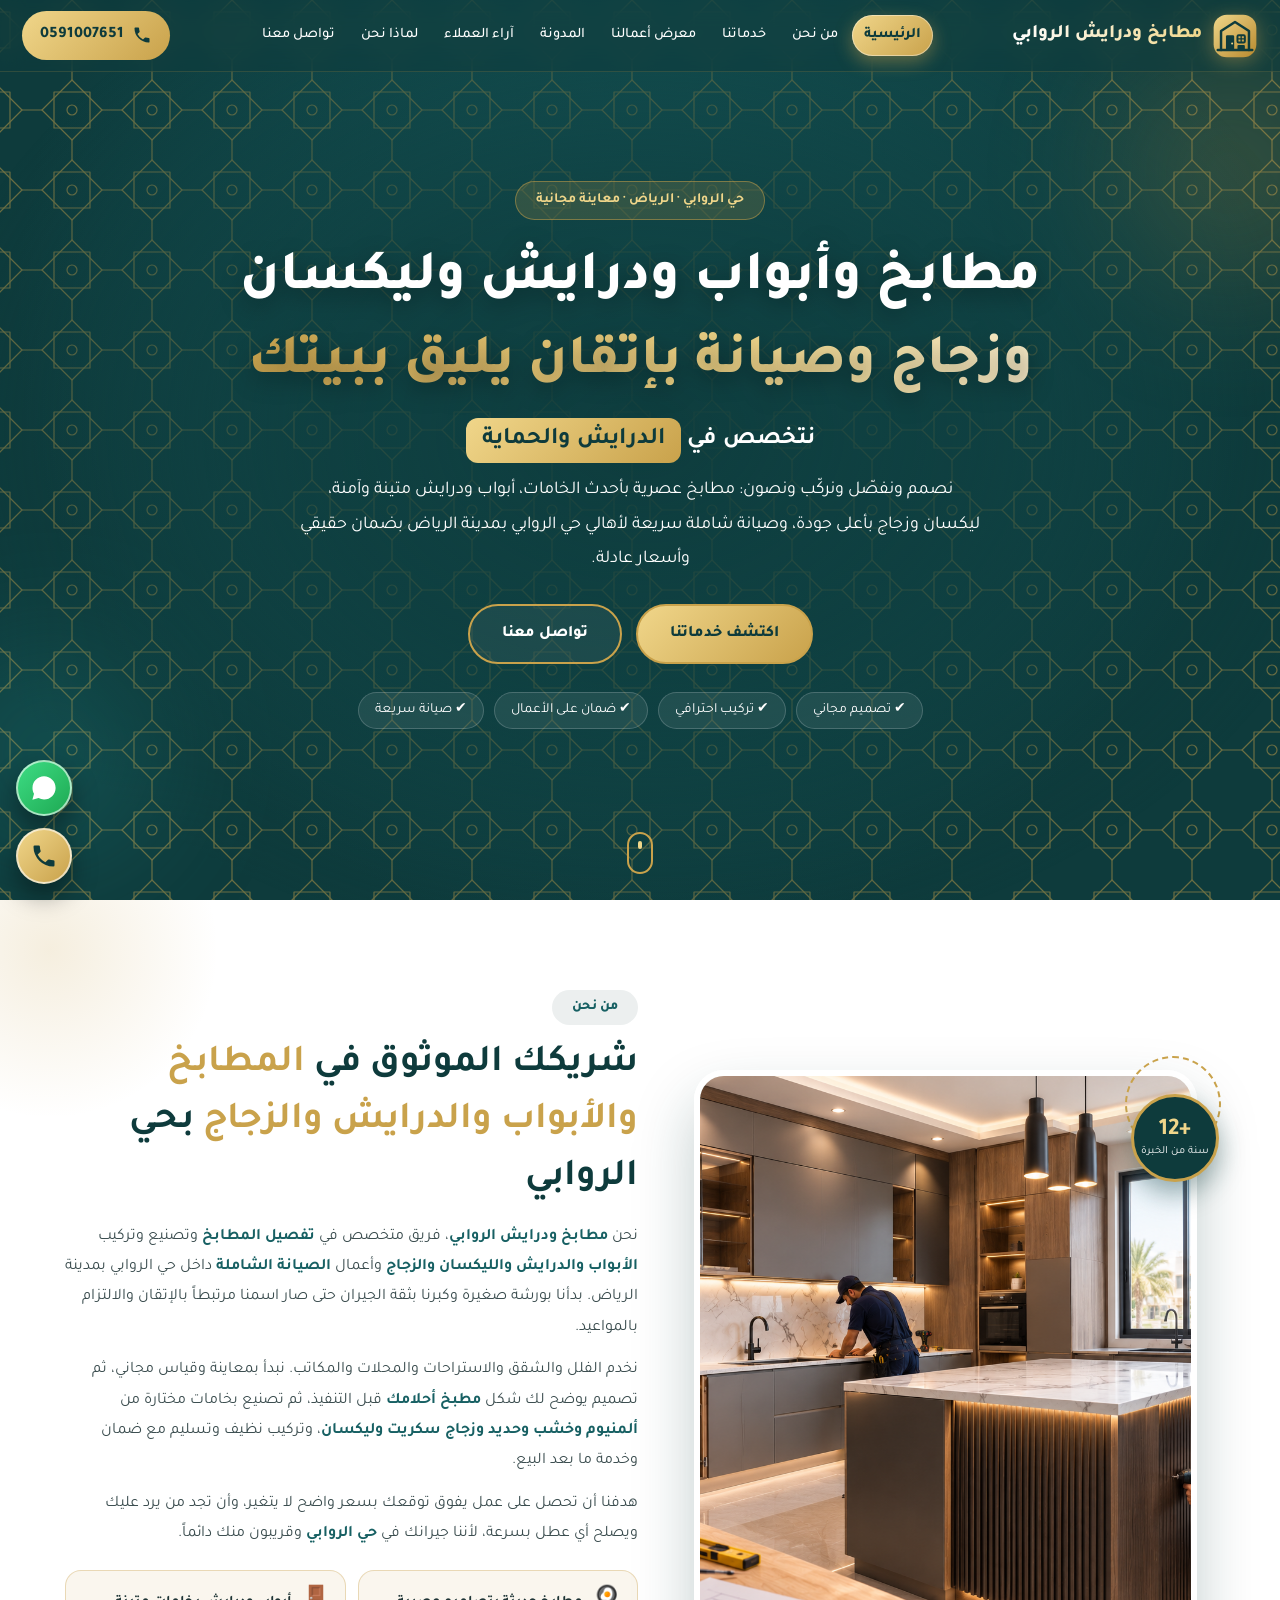
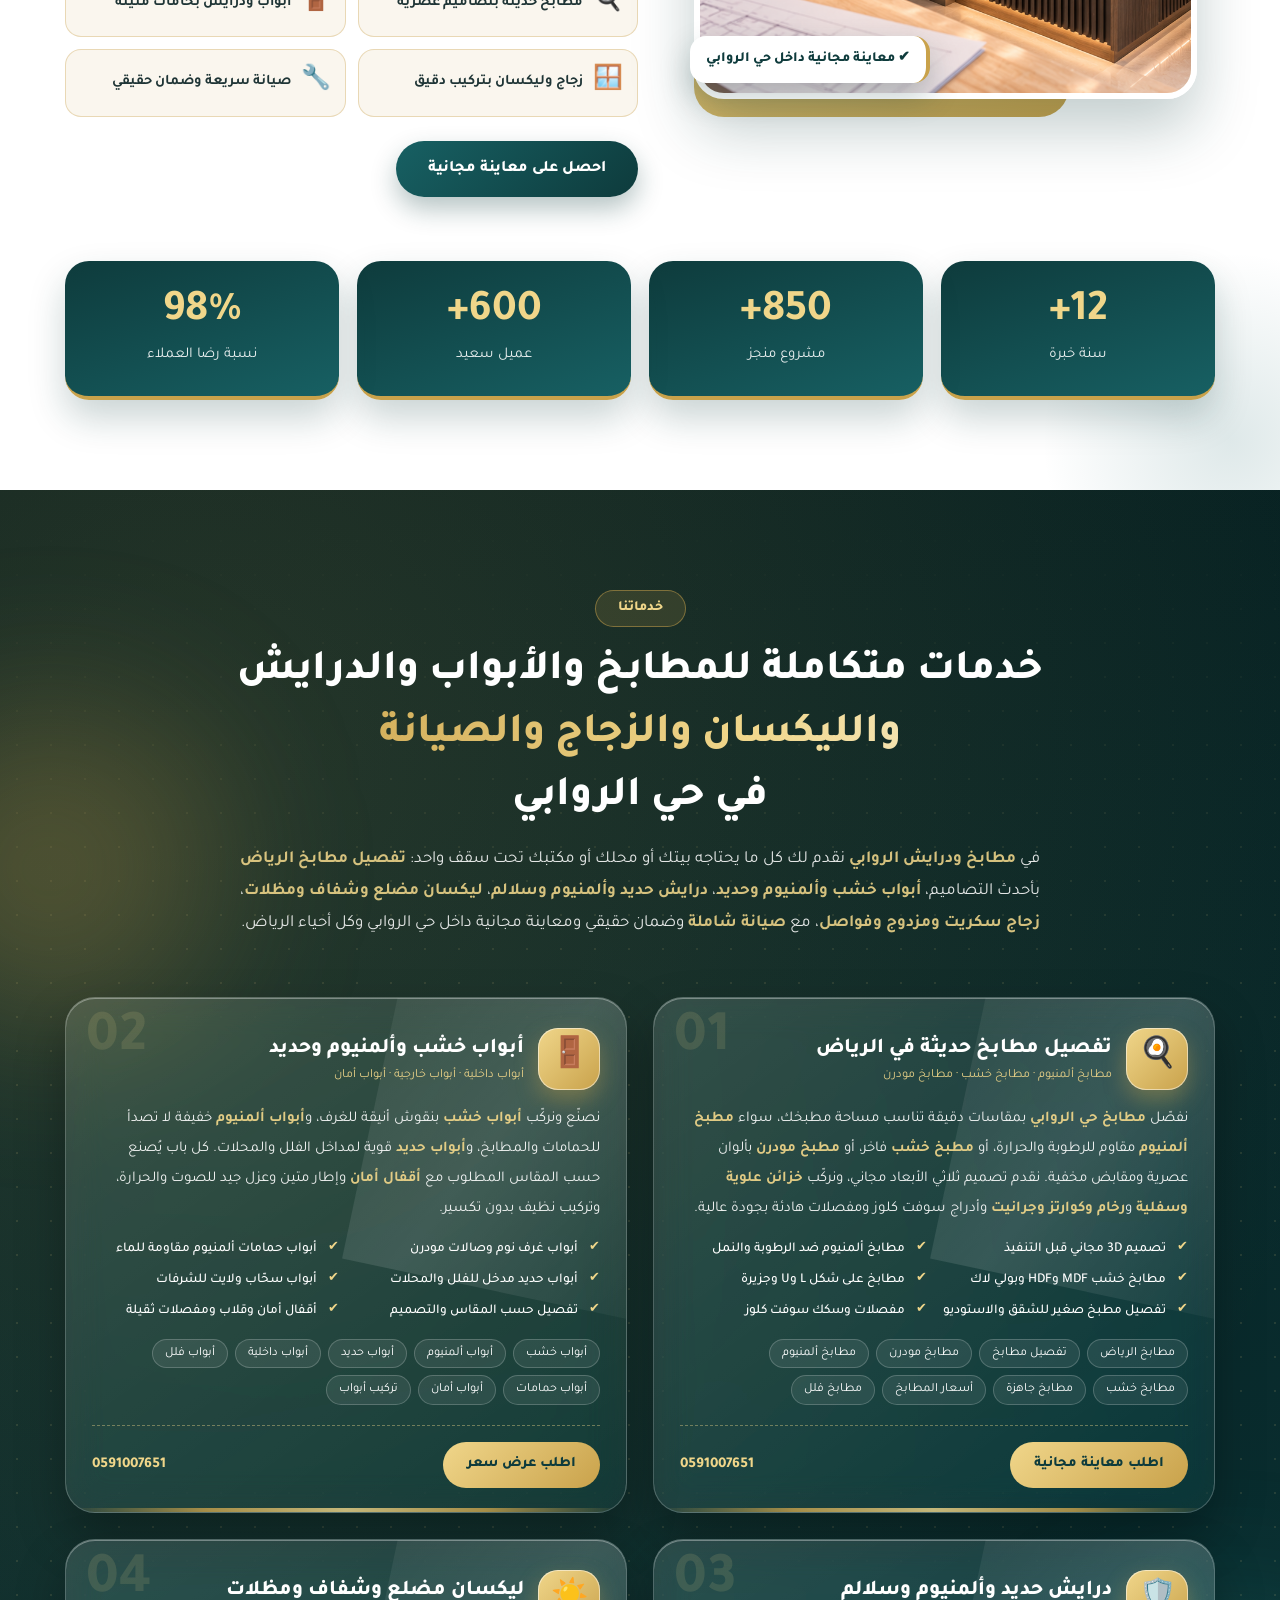
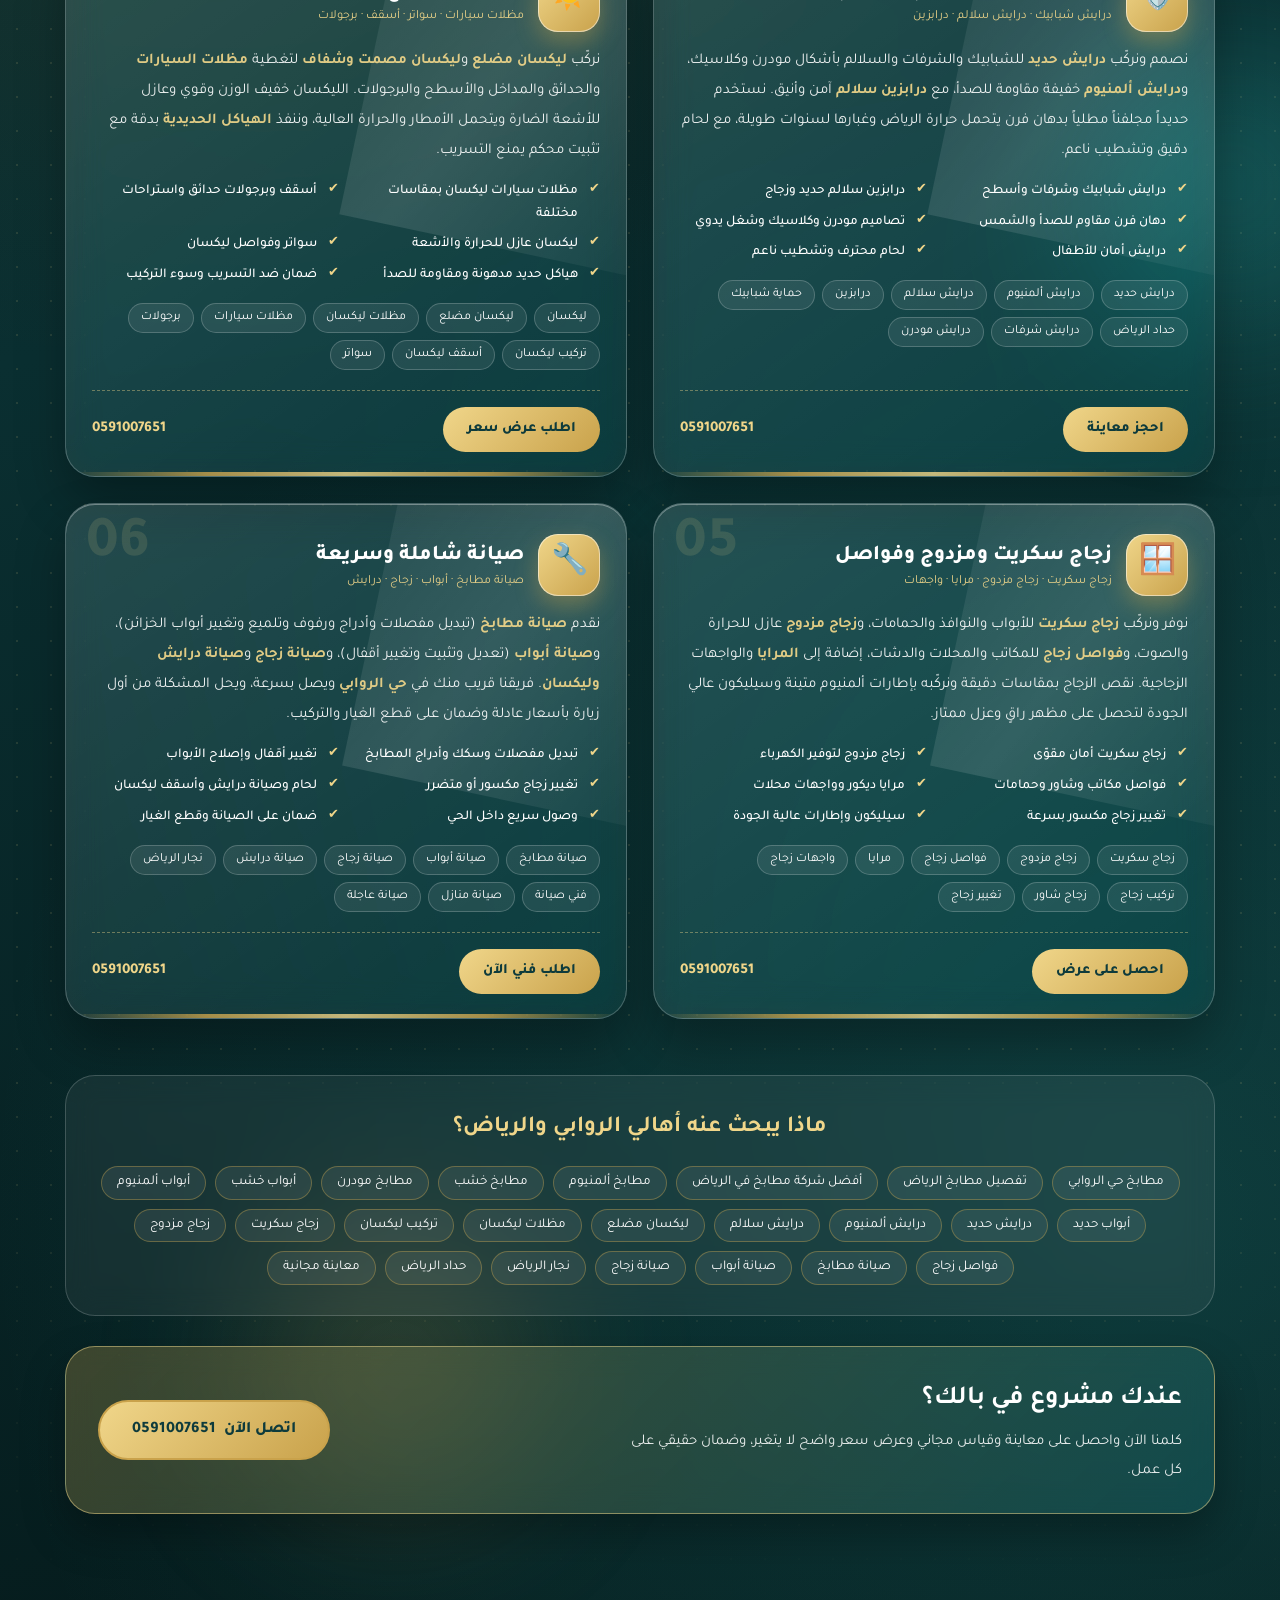
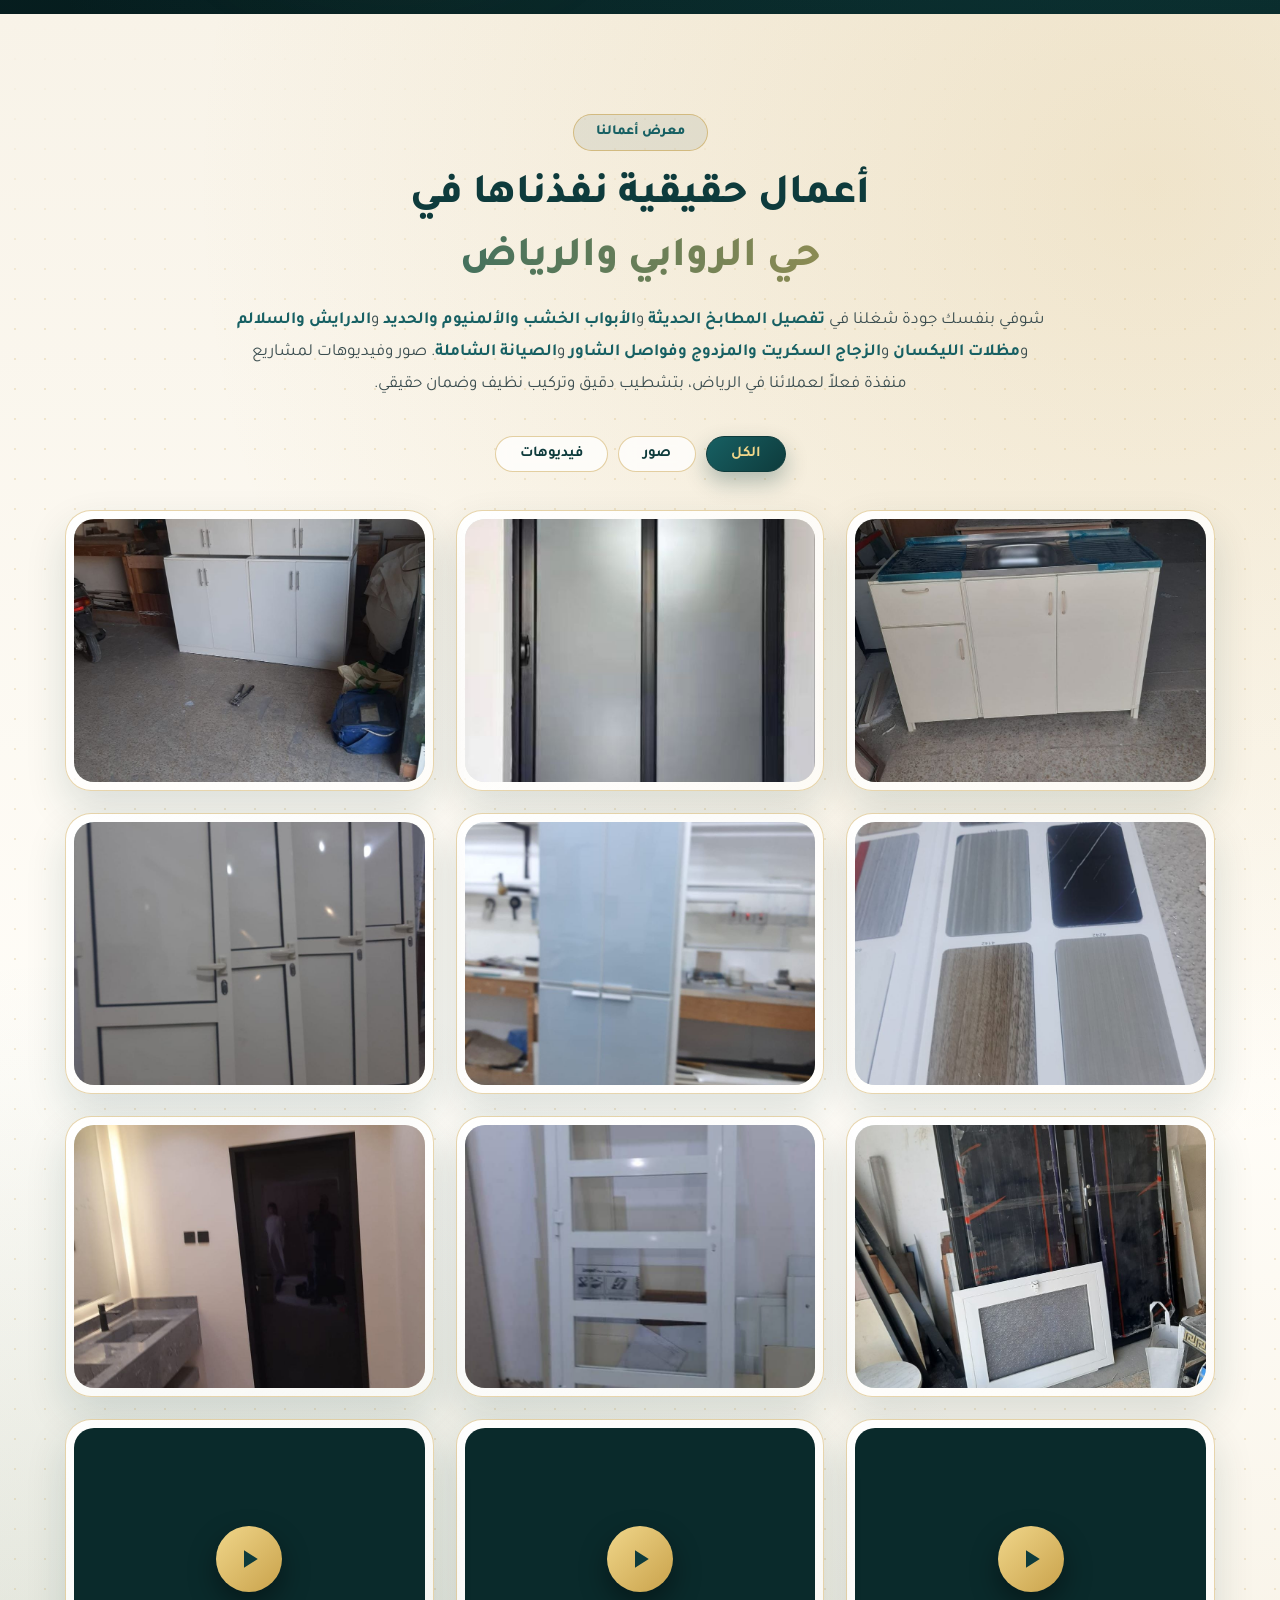
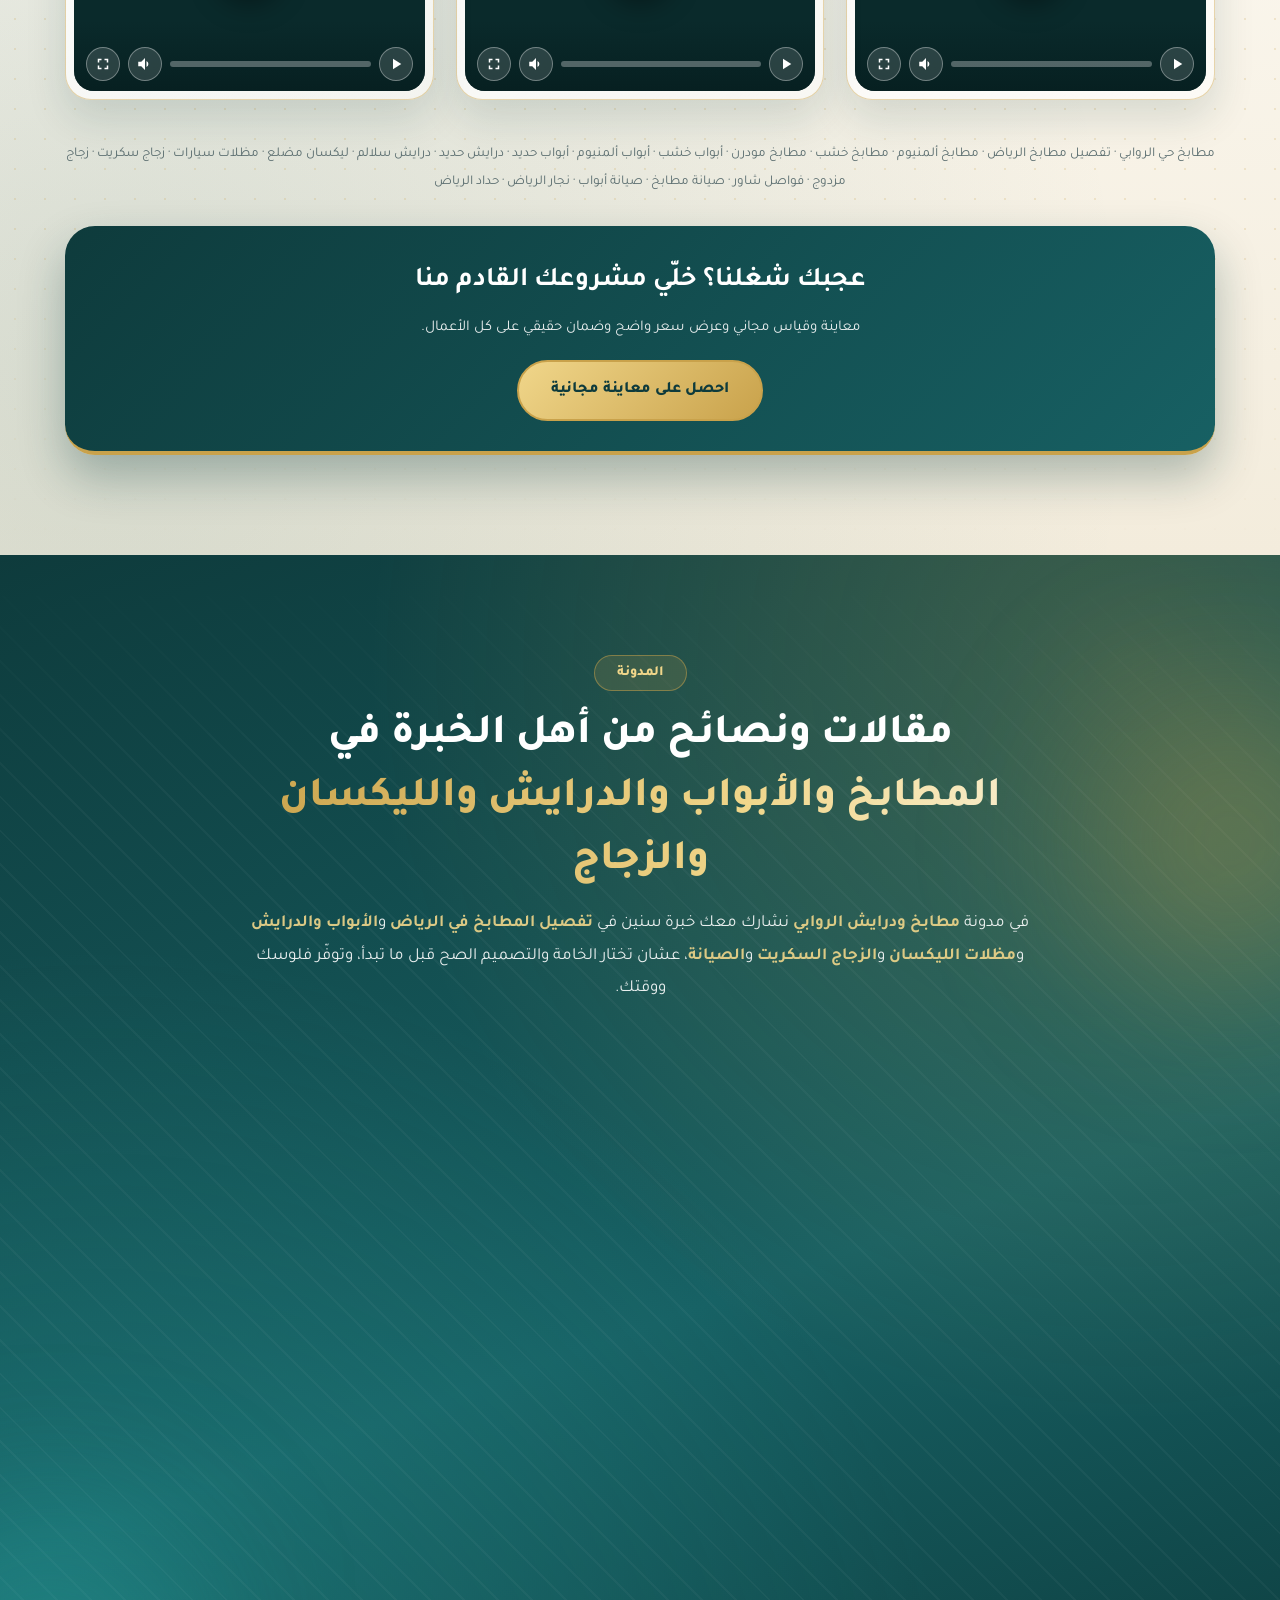
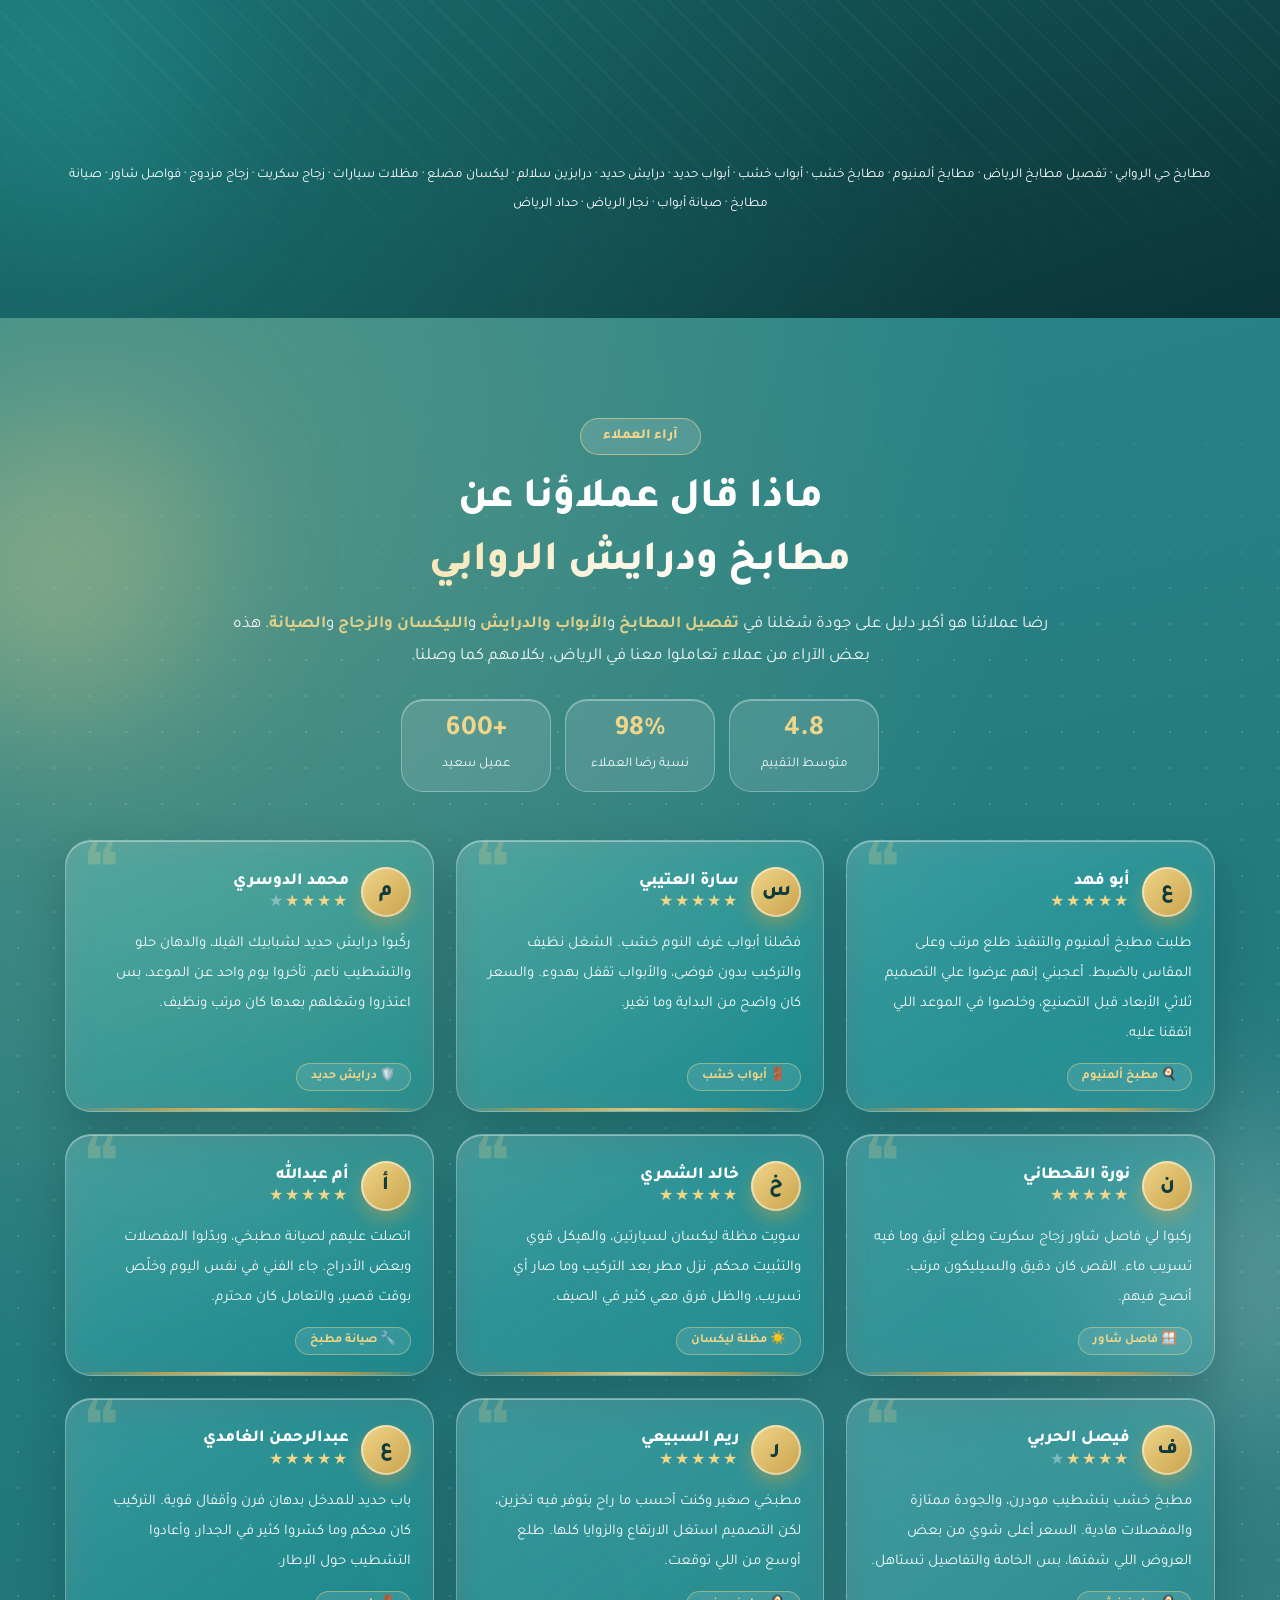
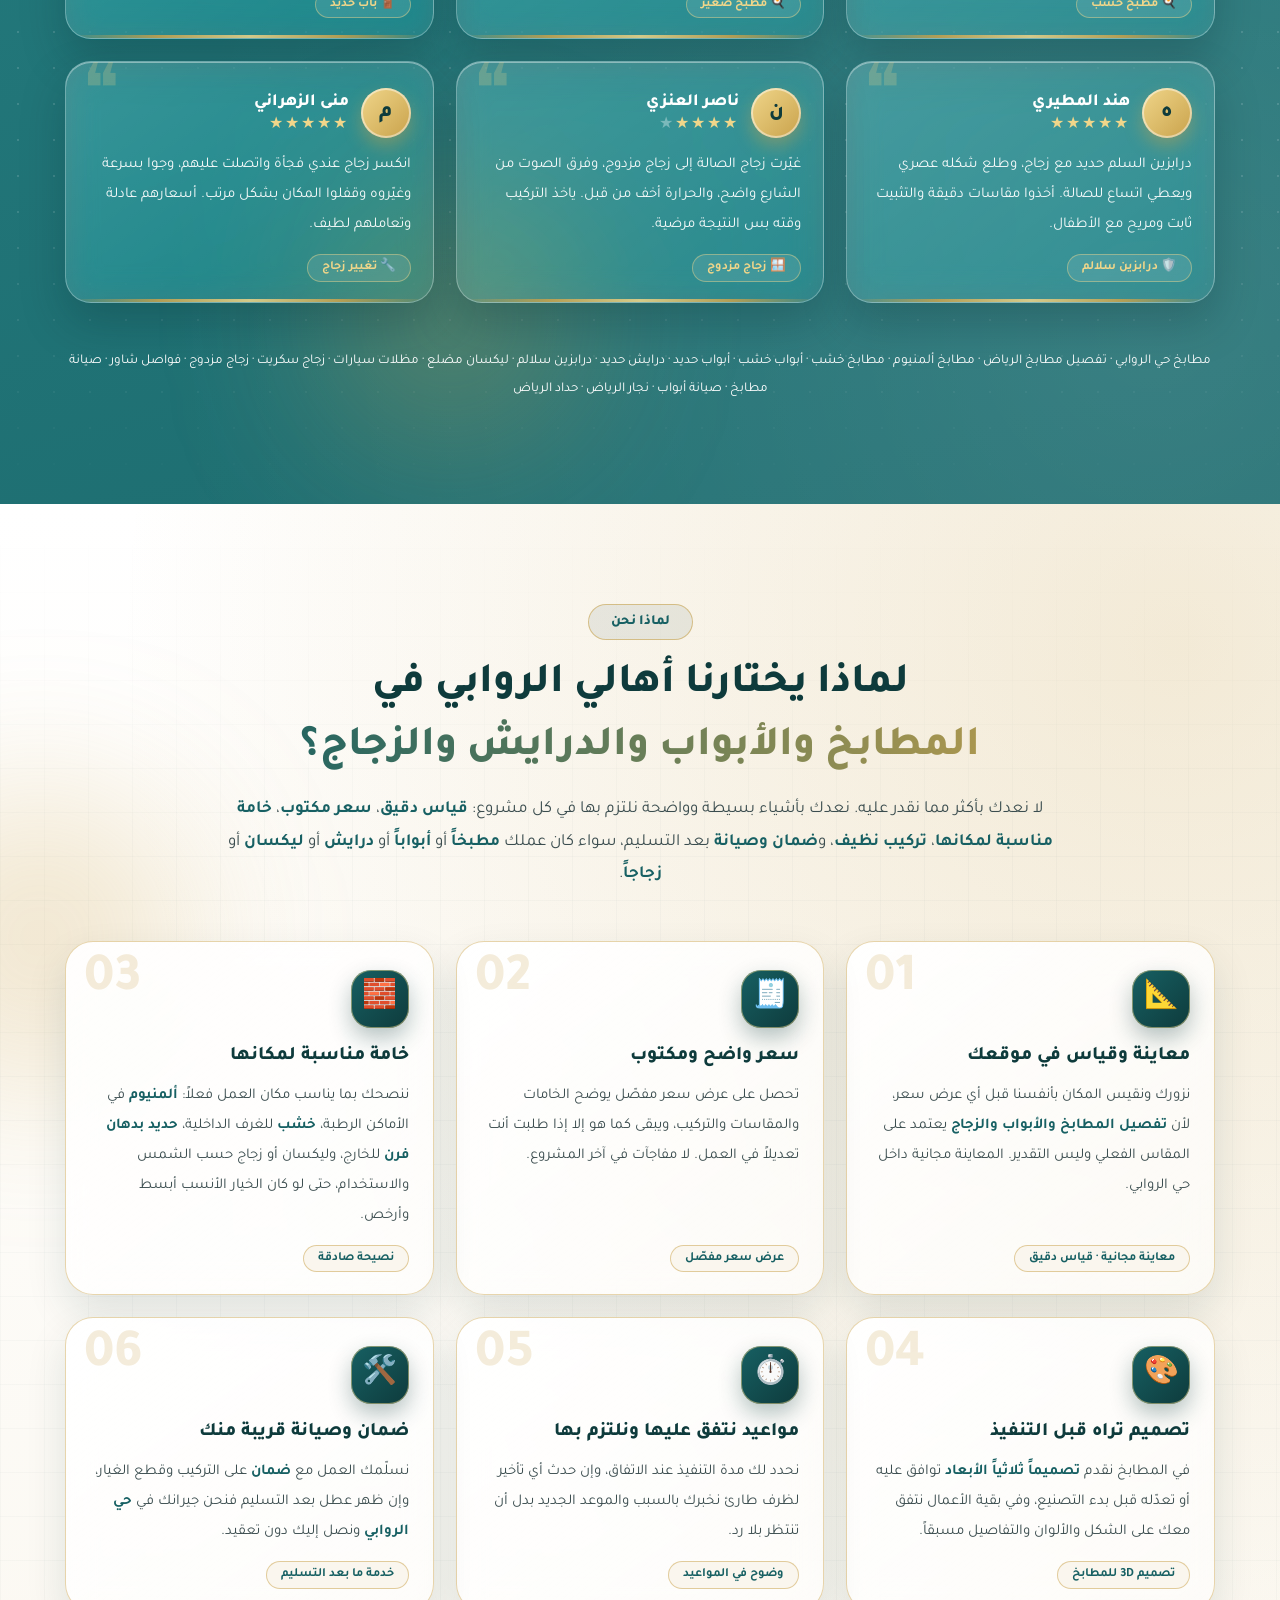
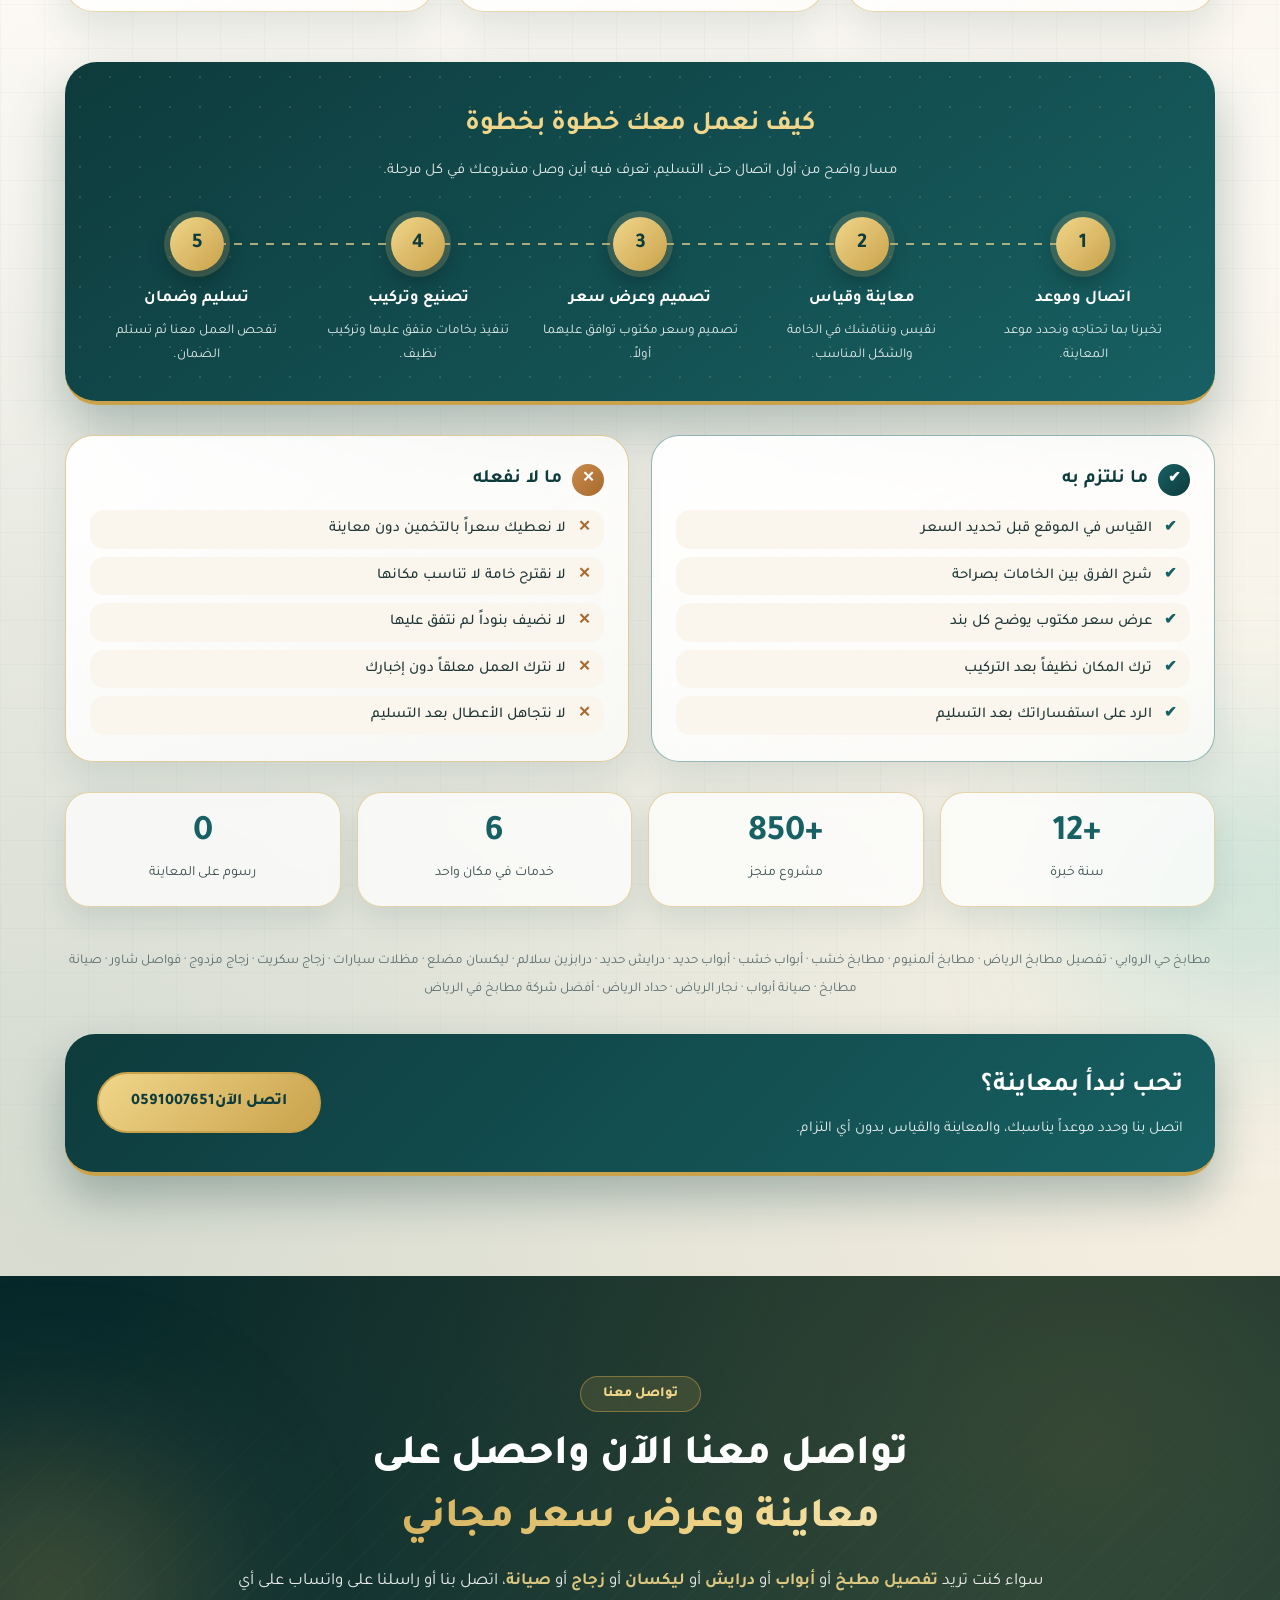
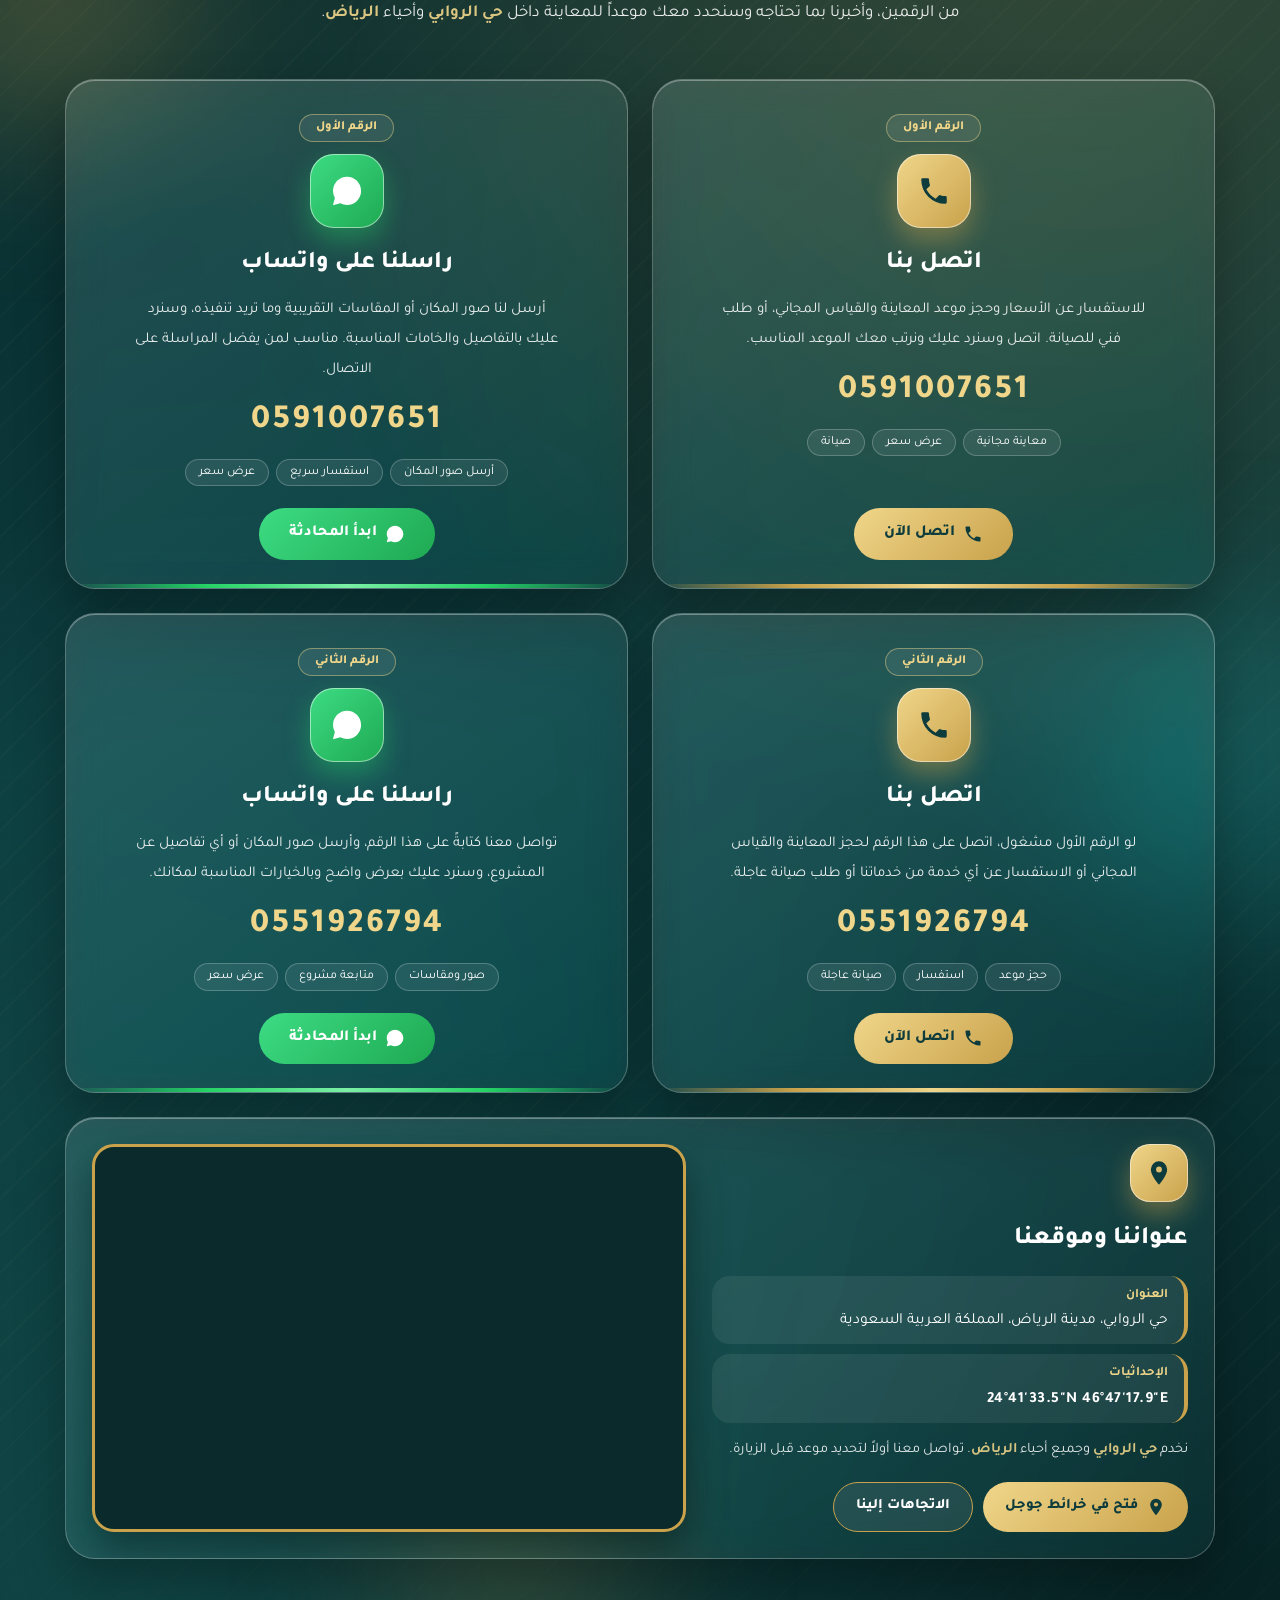
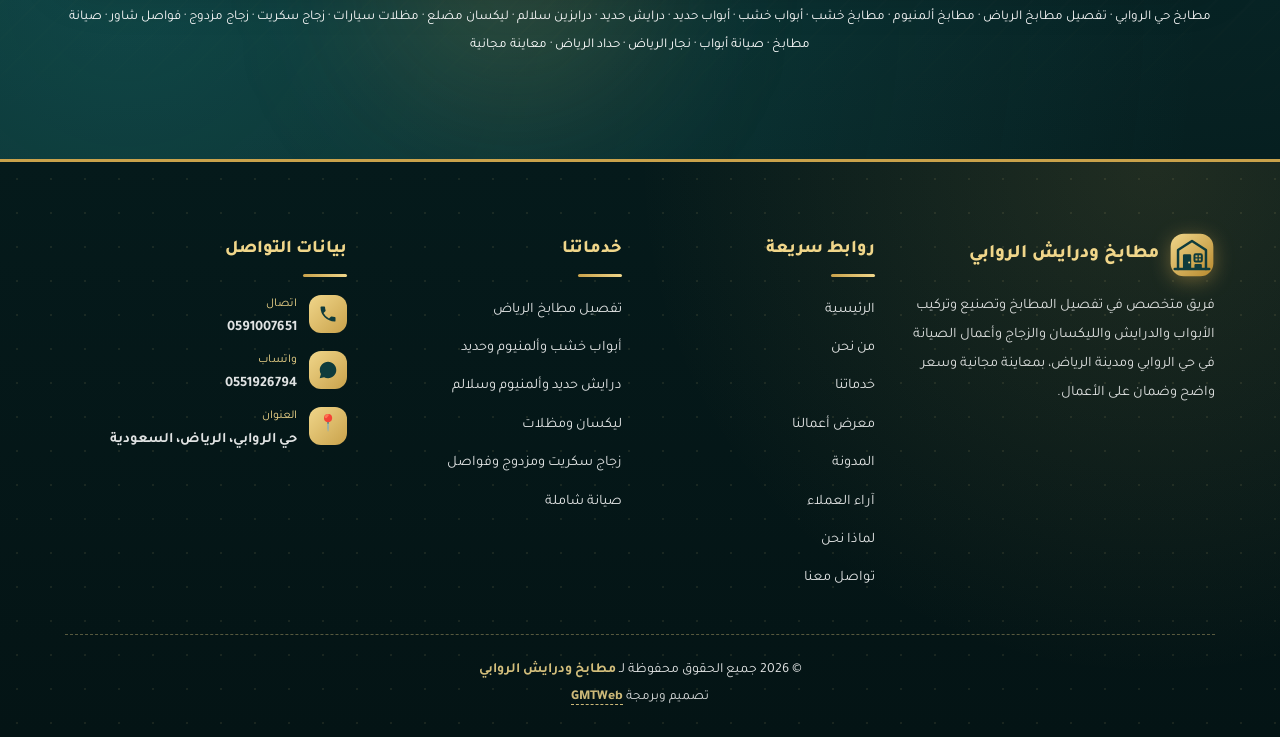
==== commit 19c3c87d: "message" ====
--- a/index.html
+++ b/index.html
@@ -604,12 +604,13 @@
 <div class="cthead rv">
 <span class="cttag">تواصل معنا</span>
 <h2>تواصل معنا الآن واحصل على <em>معاينة وعرض سعر مجاني</em></h2>
-<p>سواء كنت تريد <strong>تفصيل مطبخ</strong> أو <strong>أبواب</strong> أو <strong>درايش</strong> أو <strong>ليكسان</strong> أو <strong>زجاج</strong> أو <strong>صيانة</strong>، اتصل بنا أو راسلنا على واتساب، وأخبرنا بما تحتاجه وسنحدد معك موعداً للمعاينة داخل <strong>حي الروابي</strong> وأحياء <strong>الرياض</strong>.</p>
+<p>سواء كنت تريد <strong>تفصيل مطبخ</strong> أو <strong>أبواب</strong> أو <strong>درايش</strong> أو <strong>ليكسان</strong> أو <strong>زجاج</strong> أو <strong>صيانة</strong>، اتصل بنا أو راسلنا على واتساب على أي من الرقمين، وأخبرنا بما تحتاجه وسنحدد معك موعداً للمعاينة داخل <strong>حي الروابي</strong> وأحياء <strong>الرياض</strong>.</p>
 </div>
 
 <div class="ctgrid">
 
 <article class="ccard ccall rv">
+<span class="clab">الرقم الأول</span>
 <i class="cico"><svg><use href="#ct-ph"/></svg></i>
 <h3>اتصل بنا</h3>
 <p>للاستفسار عن الأسعار وحجز موعد المعاينة والقياس المجاني، أو طلب فني للصيانة. اتصل وسنرد عليك ونرتب معك الموعد المناسب.</p>
@@ -619,11 +620,32 @@
 </article>
 
 <article class="ccard cwa rv">
+<span class="clab">الرقم الأول</span>
 <i class="cico"><svg><use href="#ct-wa"/></svg></i>
 <h3>راسلنا على واتساب</h3>
 <p>أرسل لنا صور المكان أو المقاسات التقريبية وما تريد تنفيذه، وسنرد عليك بالتفاصيل والخامات المناسبة. مناسب لمن يفضل المراسلة على الاتصال.</p>
+<div class="cnum" dir="ltr">0591007651</div>
+<div class="ctags"><span>أرسل صور المكان</span><span>استفسار سريع</span><span>عرض سعر</span></div>
+<a class="cbtn" href="https://wa.me/966591007651" target="_blank" rel="noopener"><svg><use href="#ct-wa"/></svg>ابدأ المحادثة</a>
+</article>
+
+<article class="ccard ccall rv">
+<span class="clab">الرقم الثاني</span>
+<i class="cico"><svg><use href="#ct-ph"/></svg></i>
+<h3>اتصل بنا</h3>
+<p>لو الرقم الأول مشغول، اتصل على هذا الرقم لحجز المعاينة والقياس المجاني أو الاستفسار عن أي خدمة من خدماتنا أو طلب صيانة عاجلة.</p>
 <div class="cnum" dir="ltr">0551926794</div>
-<div class="ctags"><span>أرسل صور المكان</span><span>استفسار سريع</span><span>عرض سعر</span></div>
+<div class="ctags"><span>حجز موعد</span><span>استفسار</span><span>صيانة عاجلة</span></div>
+<a class="cbtn" href="tel:+966551926794"><svg><use href="#ct-ph"/></svg>اتصل الآن</a>
+</article>
+
+<article class="ccard cwa rv">
+<span class="clab">الرقم الثاني</span>
+<i class="cico"><svg><use href="#ct-wa"/></svg></i>
+<h3>راسلنا على واتساب</h3>
+<p>تواصل معنا كتابةً على هذا الرقم، وأرسل صور المكان أو أي تفاصيل عن المشروع، وسنرد عليك بعرض واضح وبالخيارات المناسبة لمكانك.</p>
+<div class="cnum" dir="ltr">0551926794</div>
+<div class="ctags"><span>صور ومقاسات</span><span>متابعة مشروع</span><span>عرض سعر</span></div>
 <a class="cbtn" href="https://wa.me/966551926794" target="_blank" rel="noopener"><svg><use href="#ct-wa"/></svg>ابدأ المحادثة</a>
 </article>
 
--- a/style.css
+++ b/style.css
@@ -592,4 +592,5 @@
 .ftgrid{grid-template-columns:1fr}
 .fabtn{width:52px;height:52px}
 .fab{left:12px}
-}+}
+.clab{display:inline-block;margin-bottom:12px;padding:1px 16px;border-radius:30px;font-size:12.5px;font-weight:800;color:var(--g2);background:rgba(255,255,255,.08);border:1px solid rgba(240,214,138,.45)}
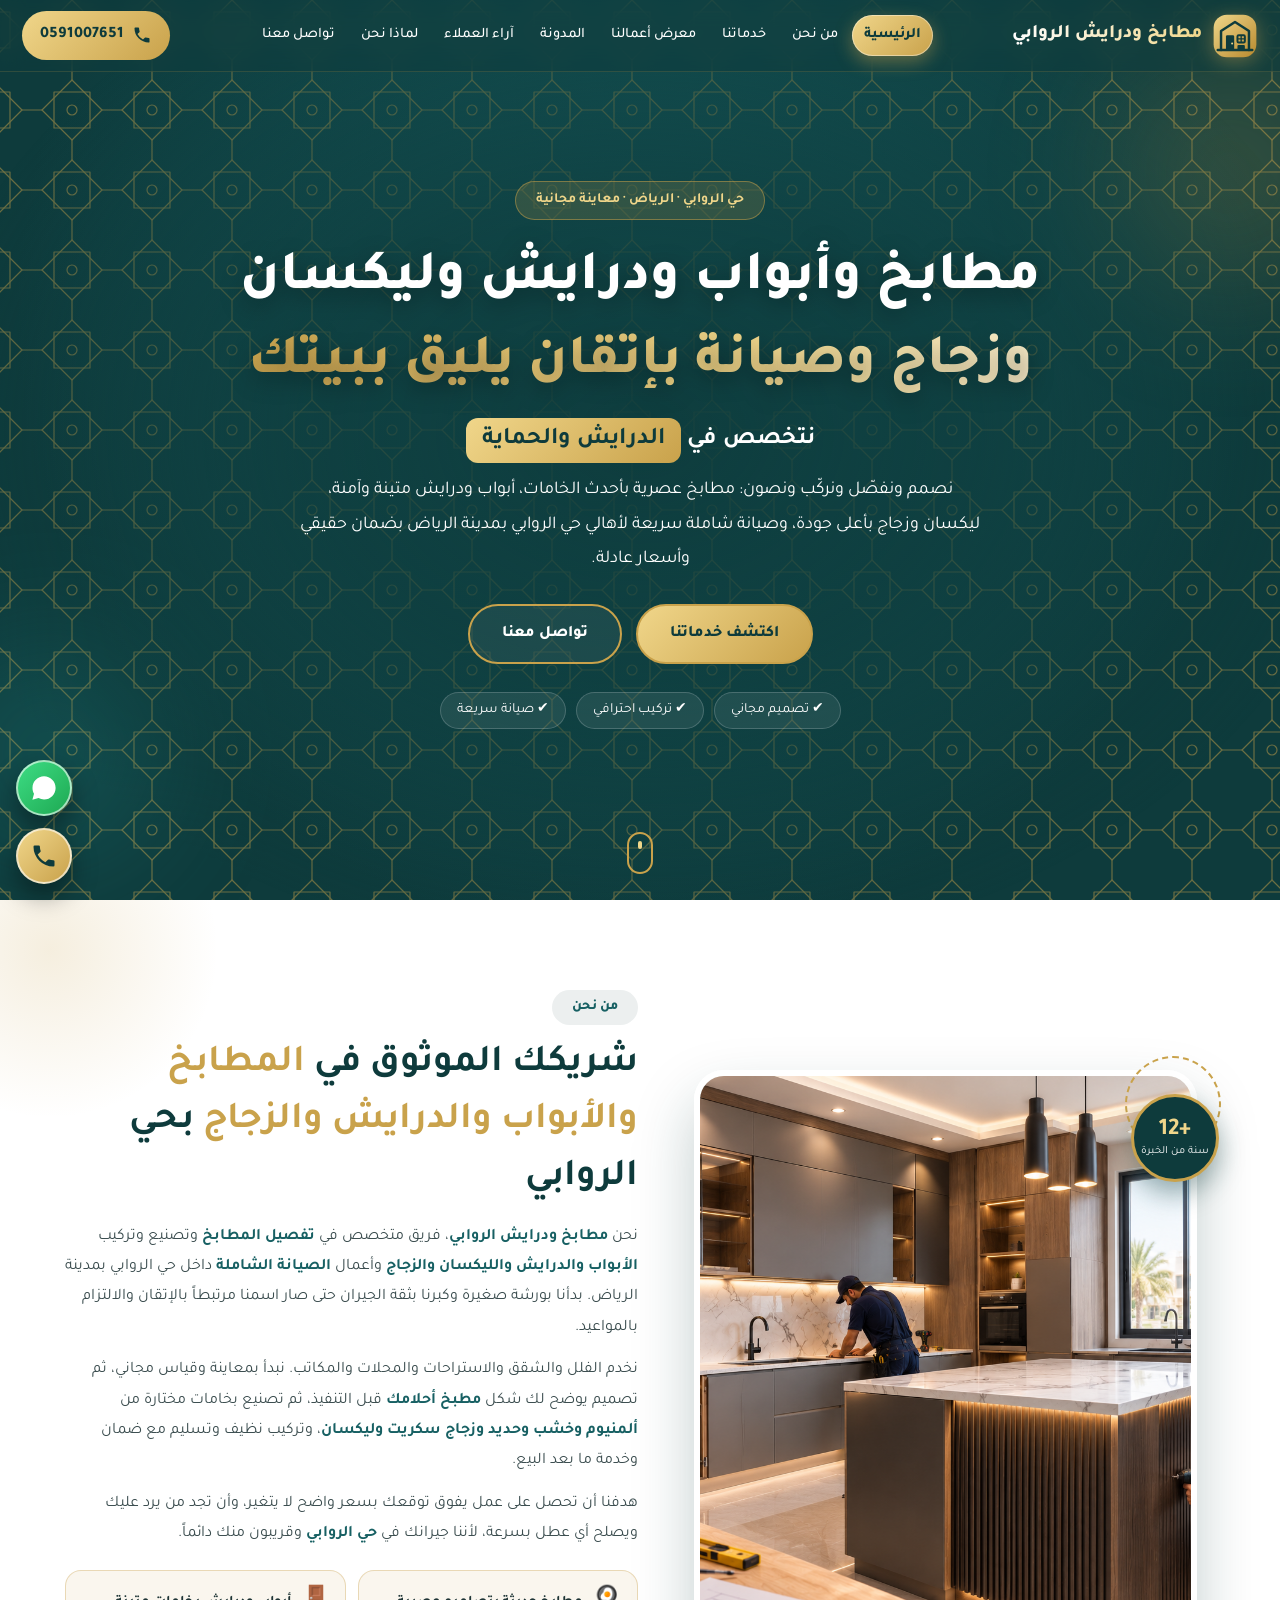
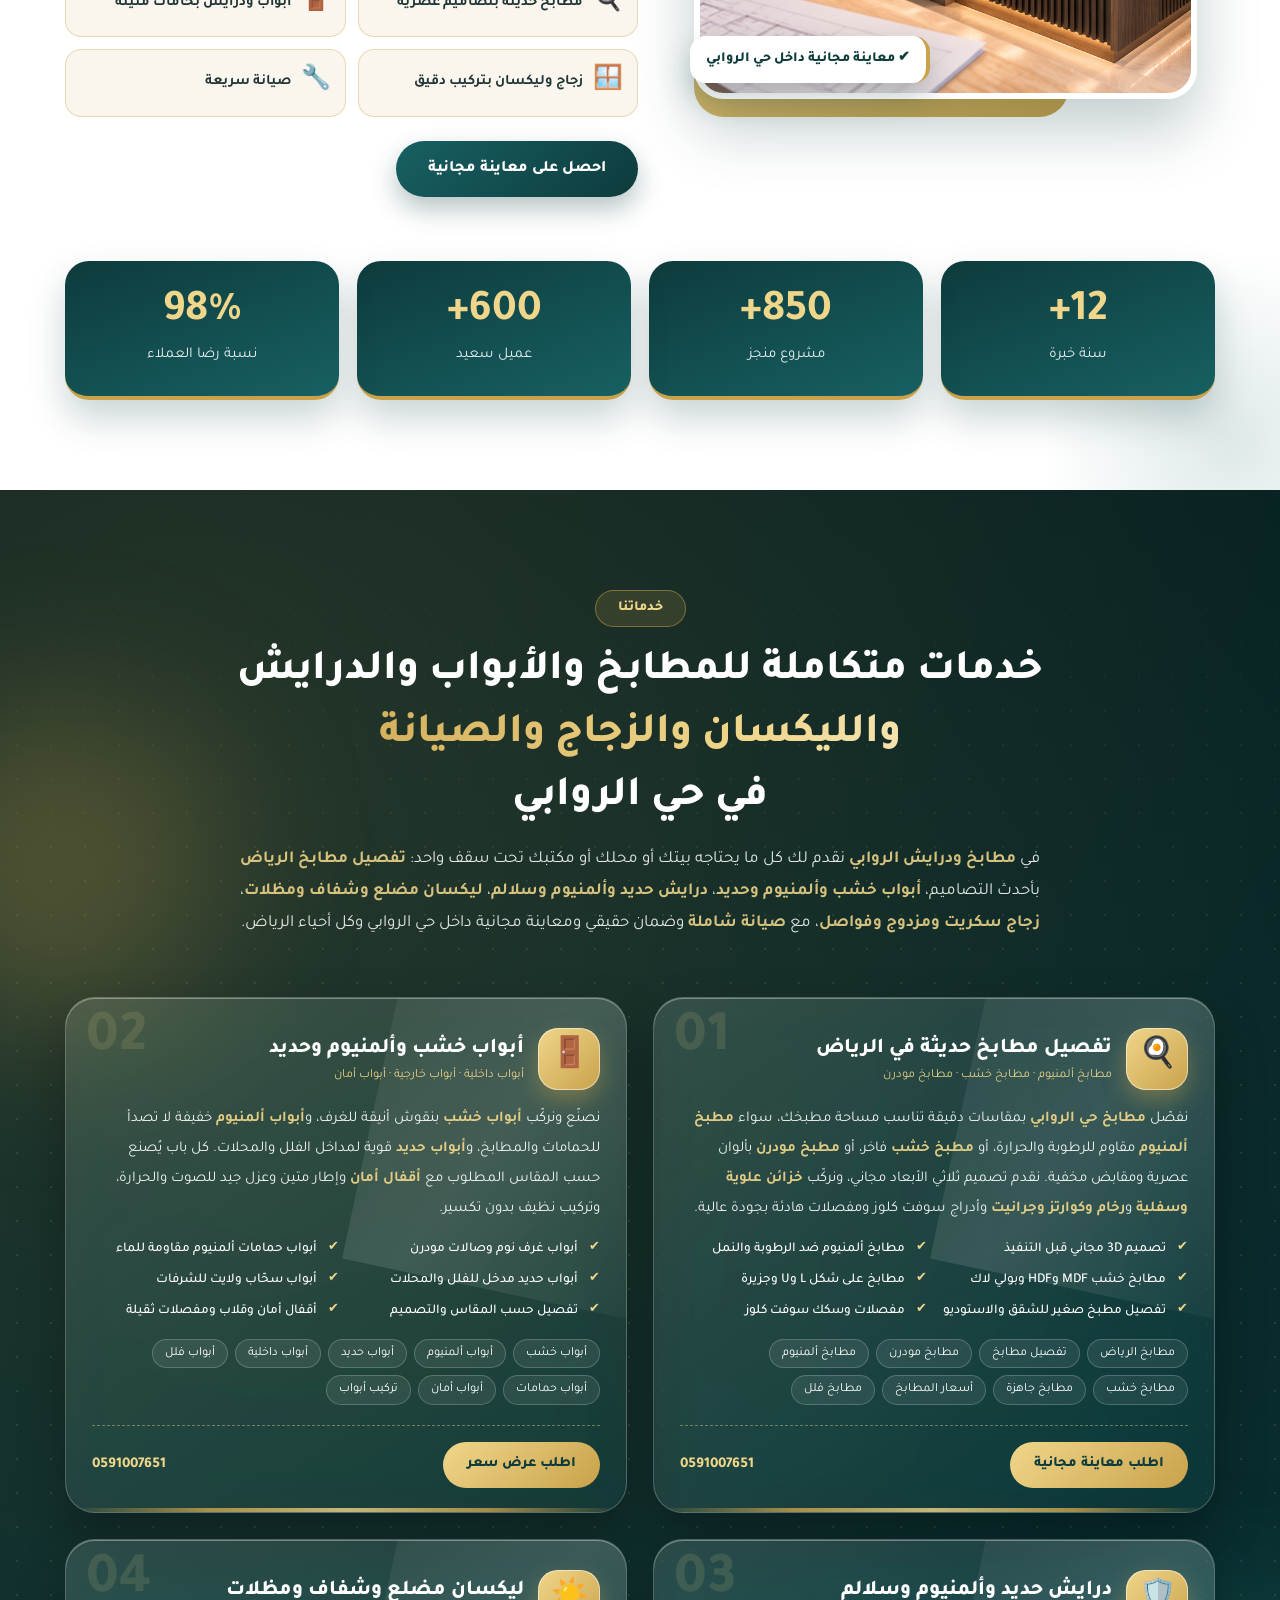
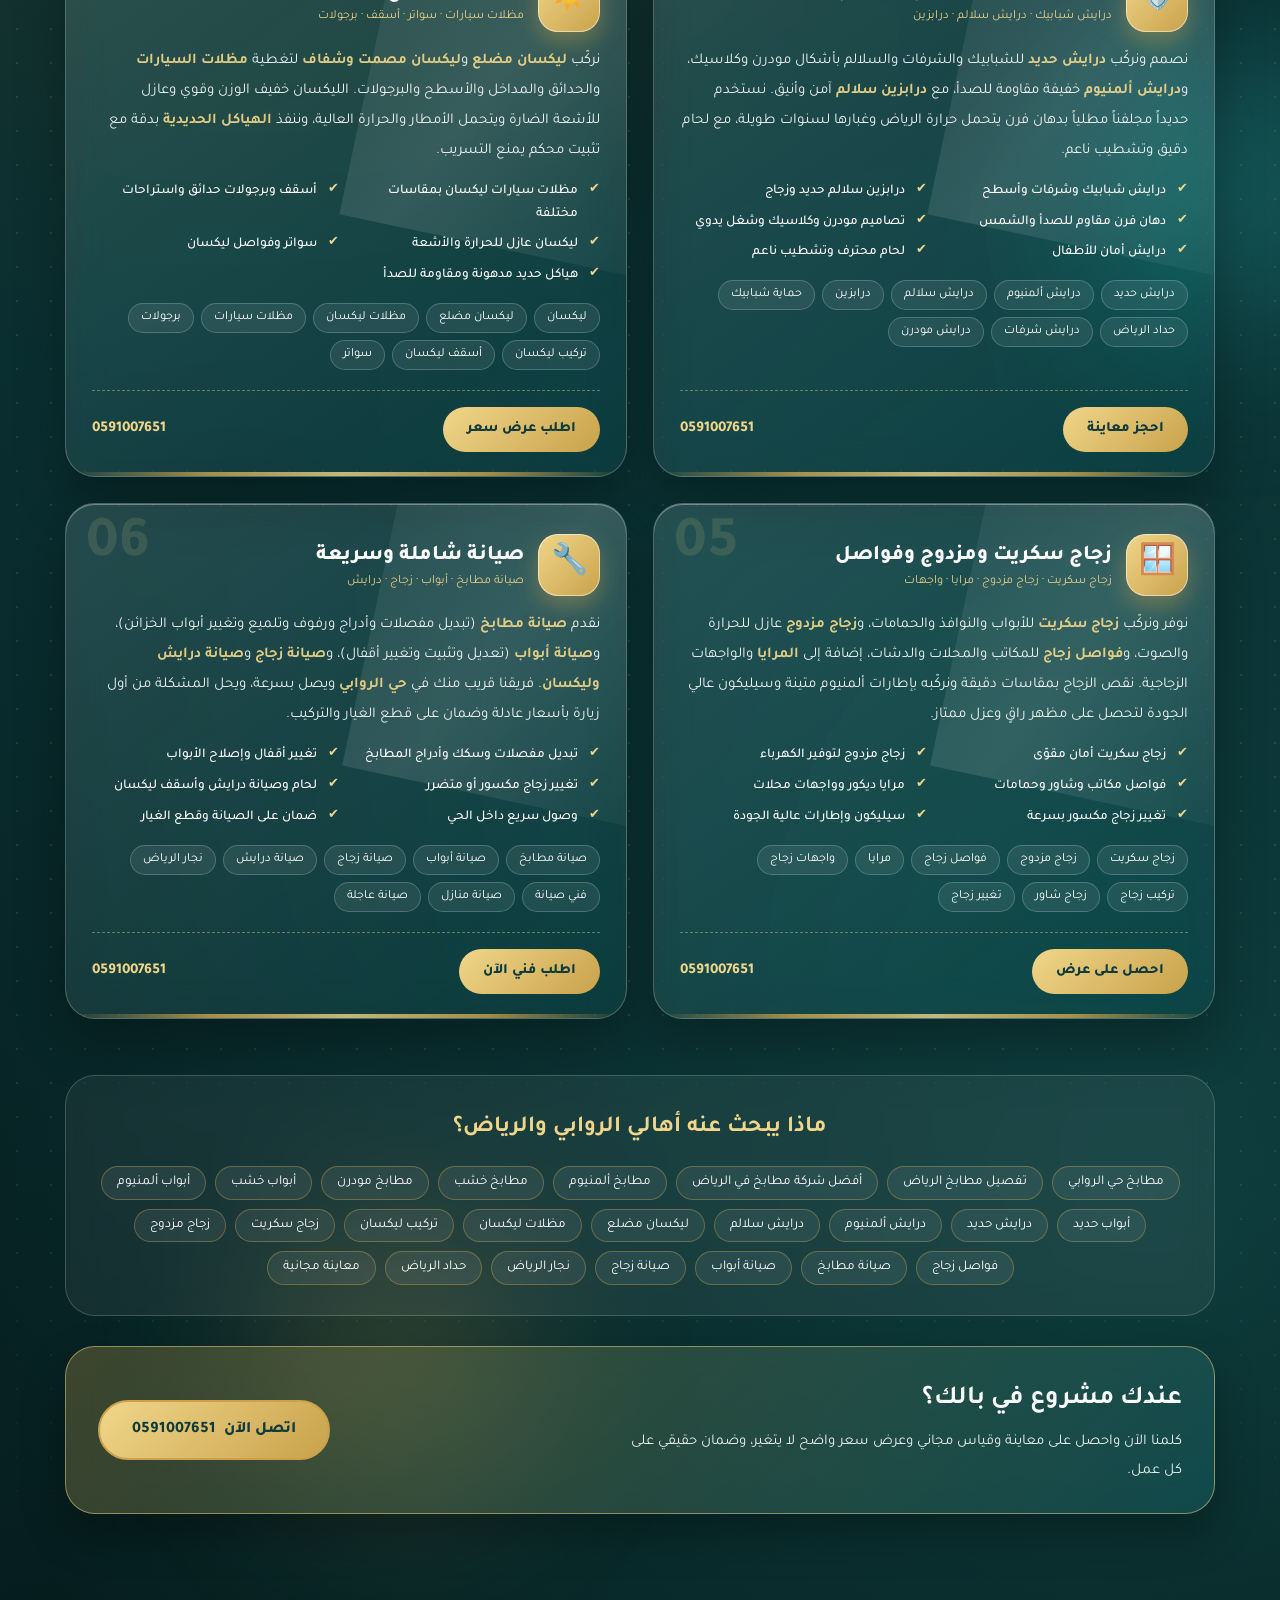
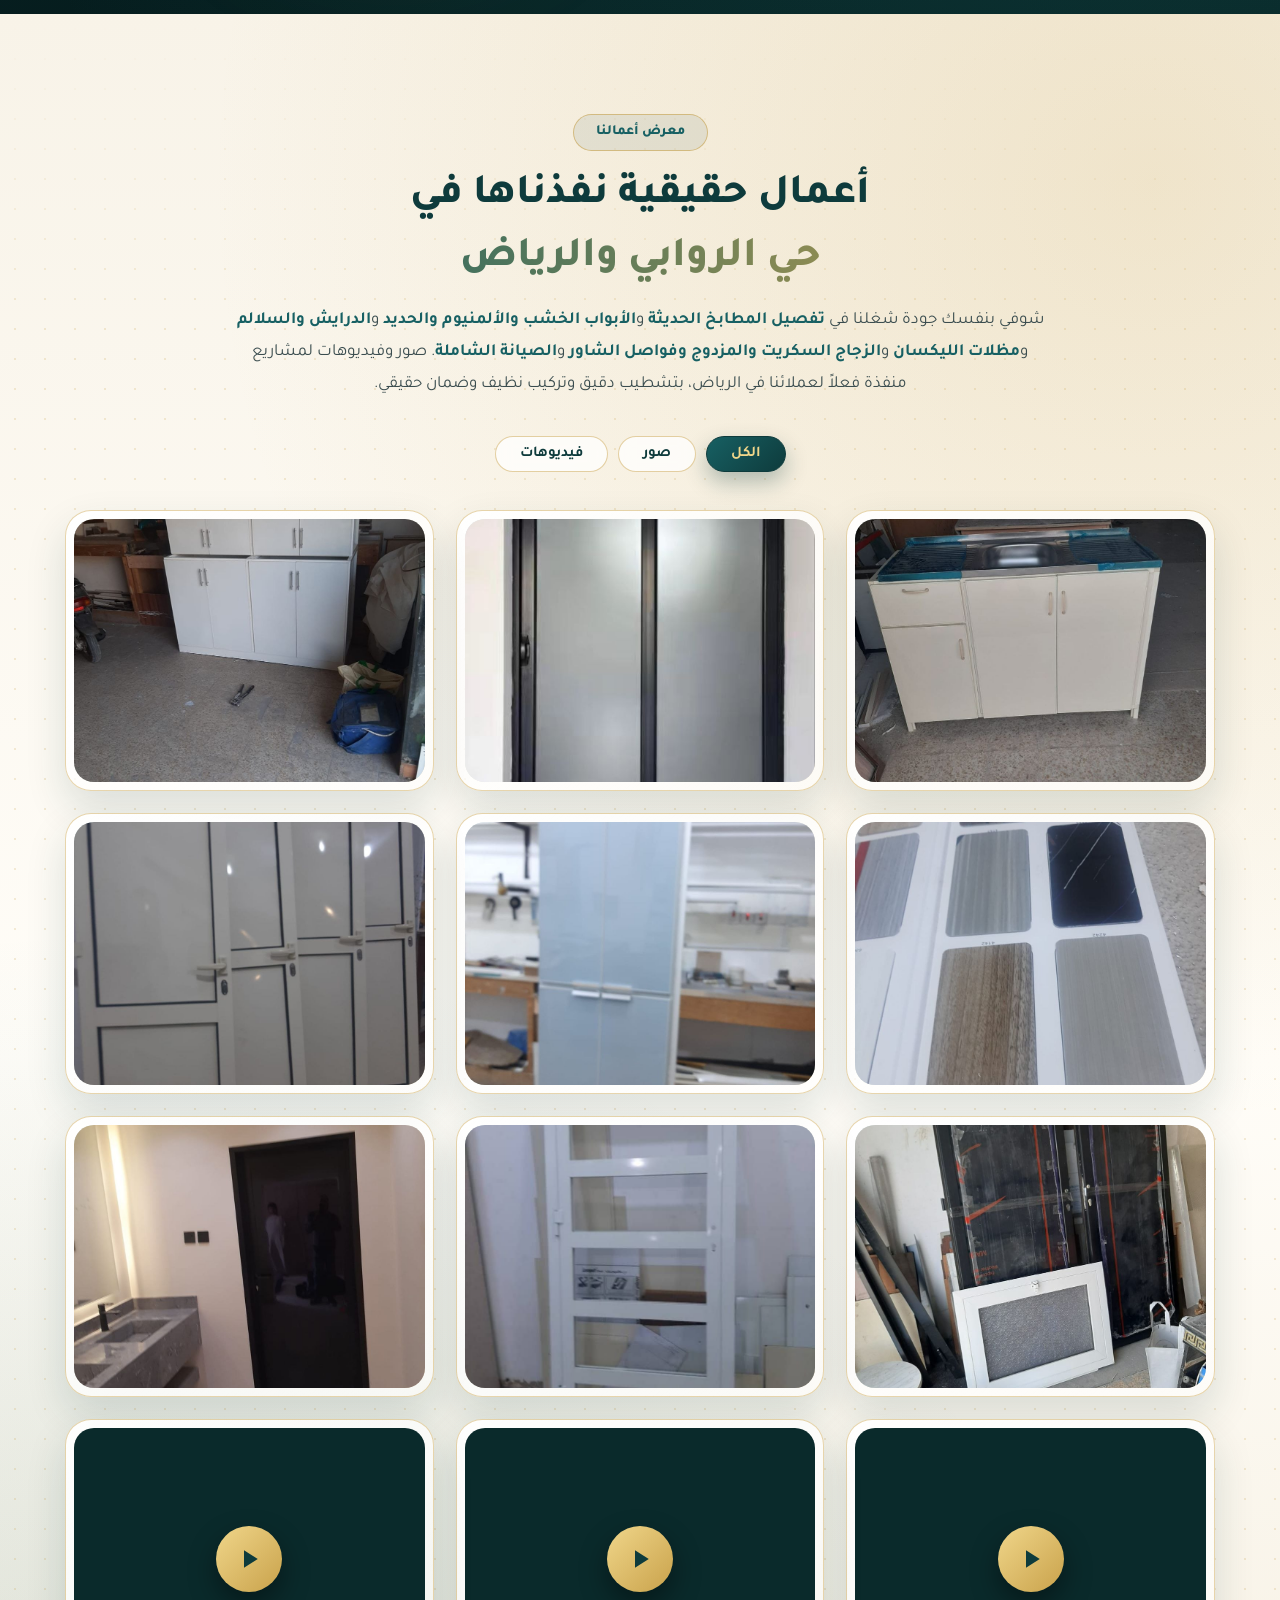
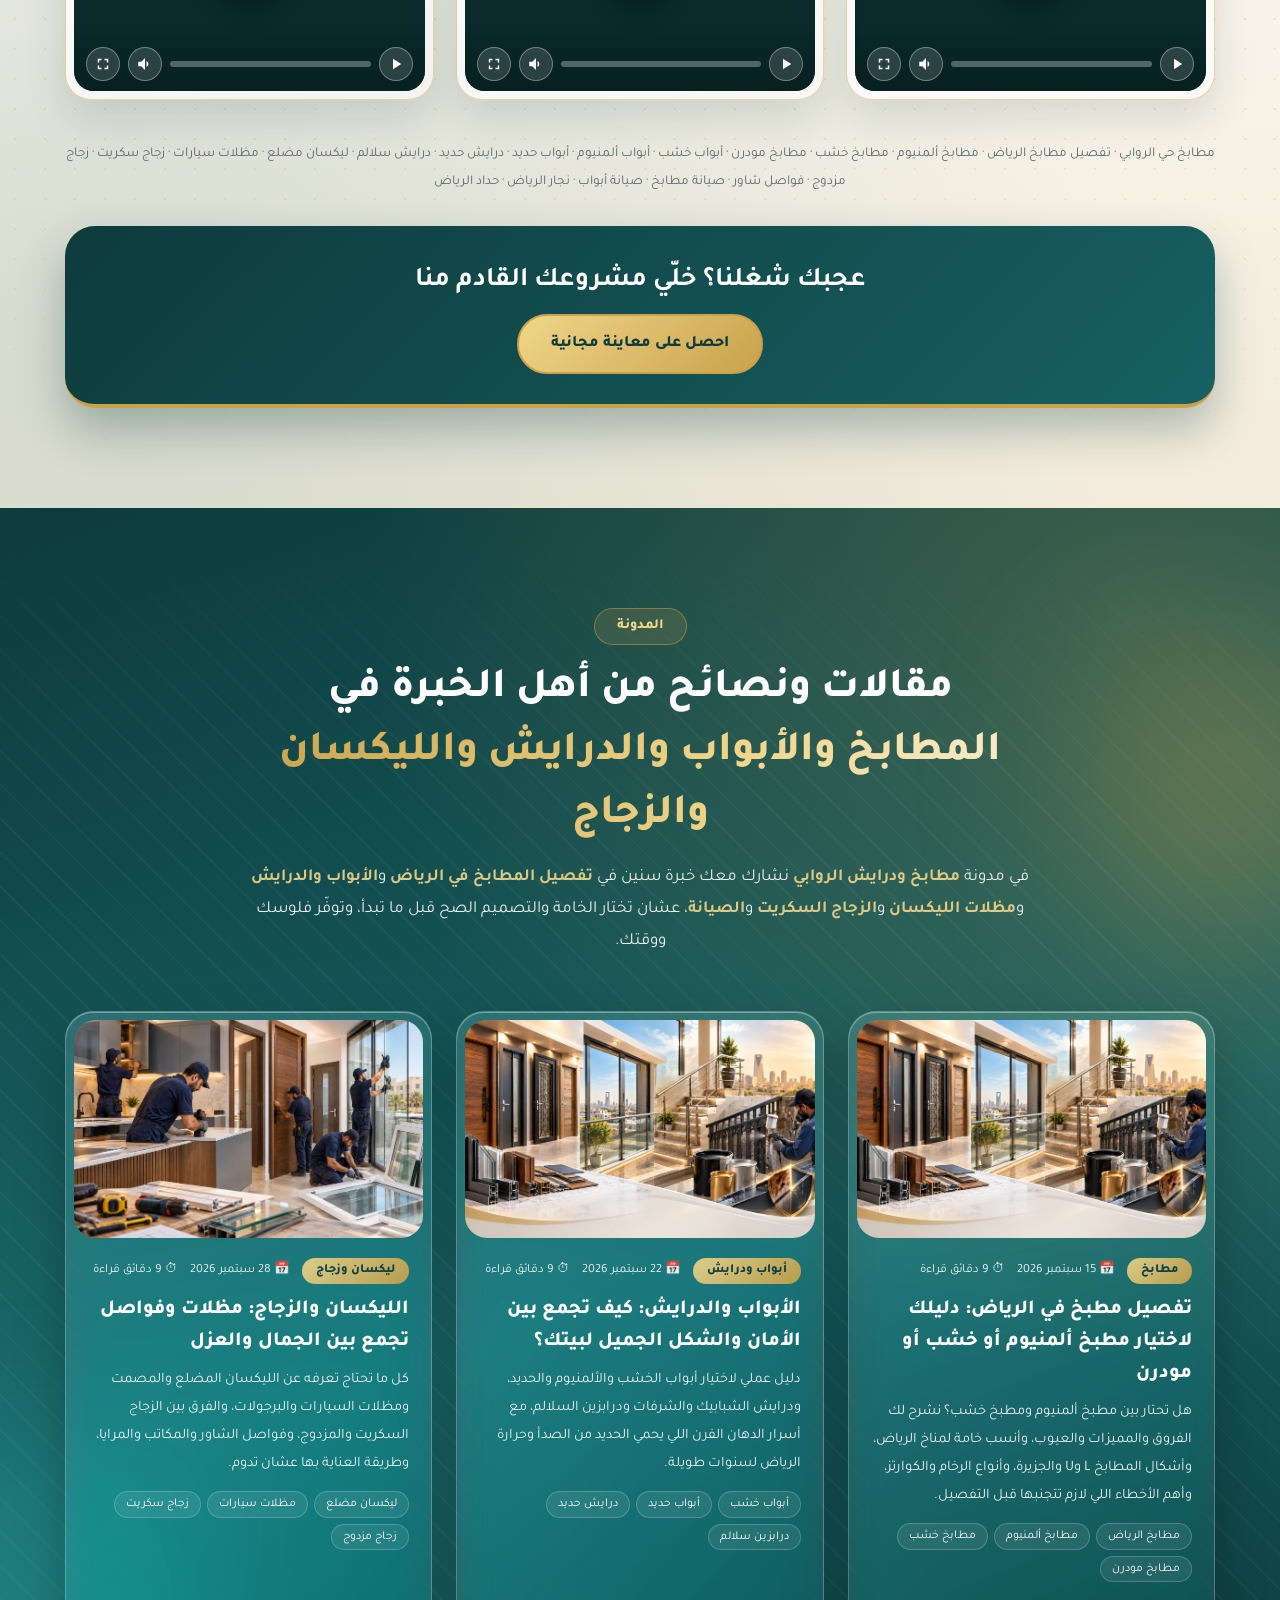
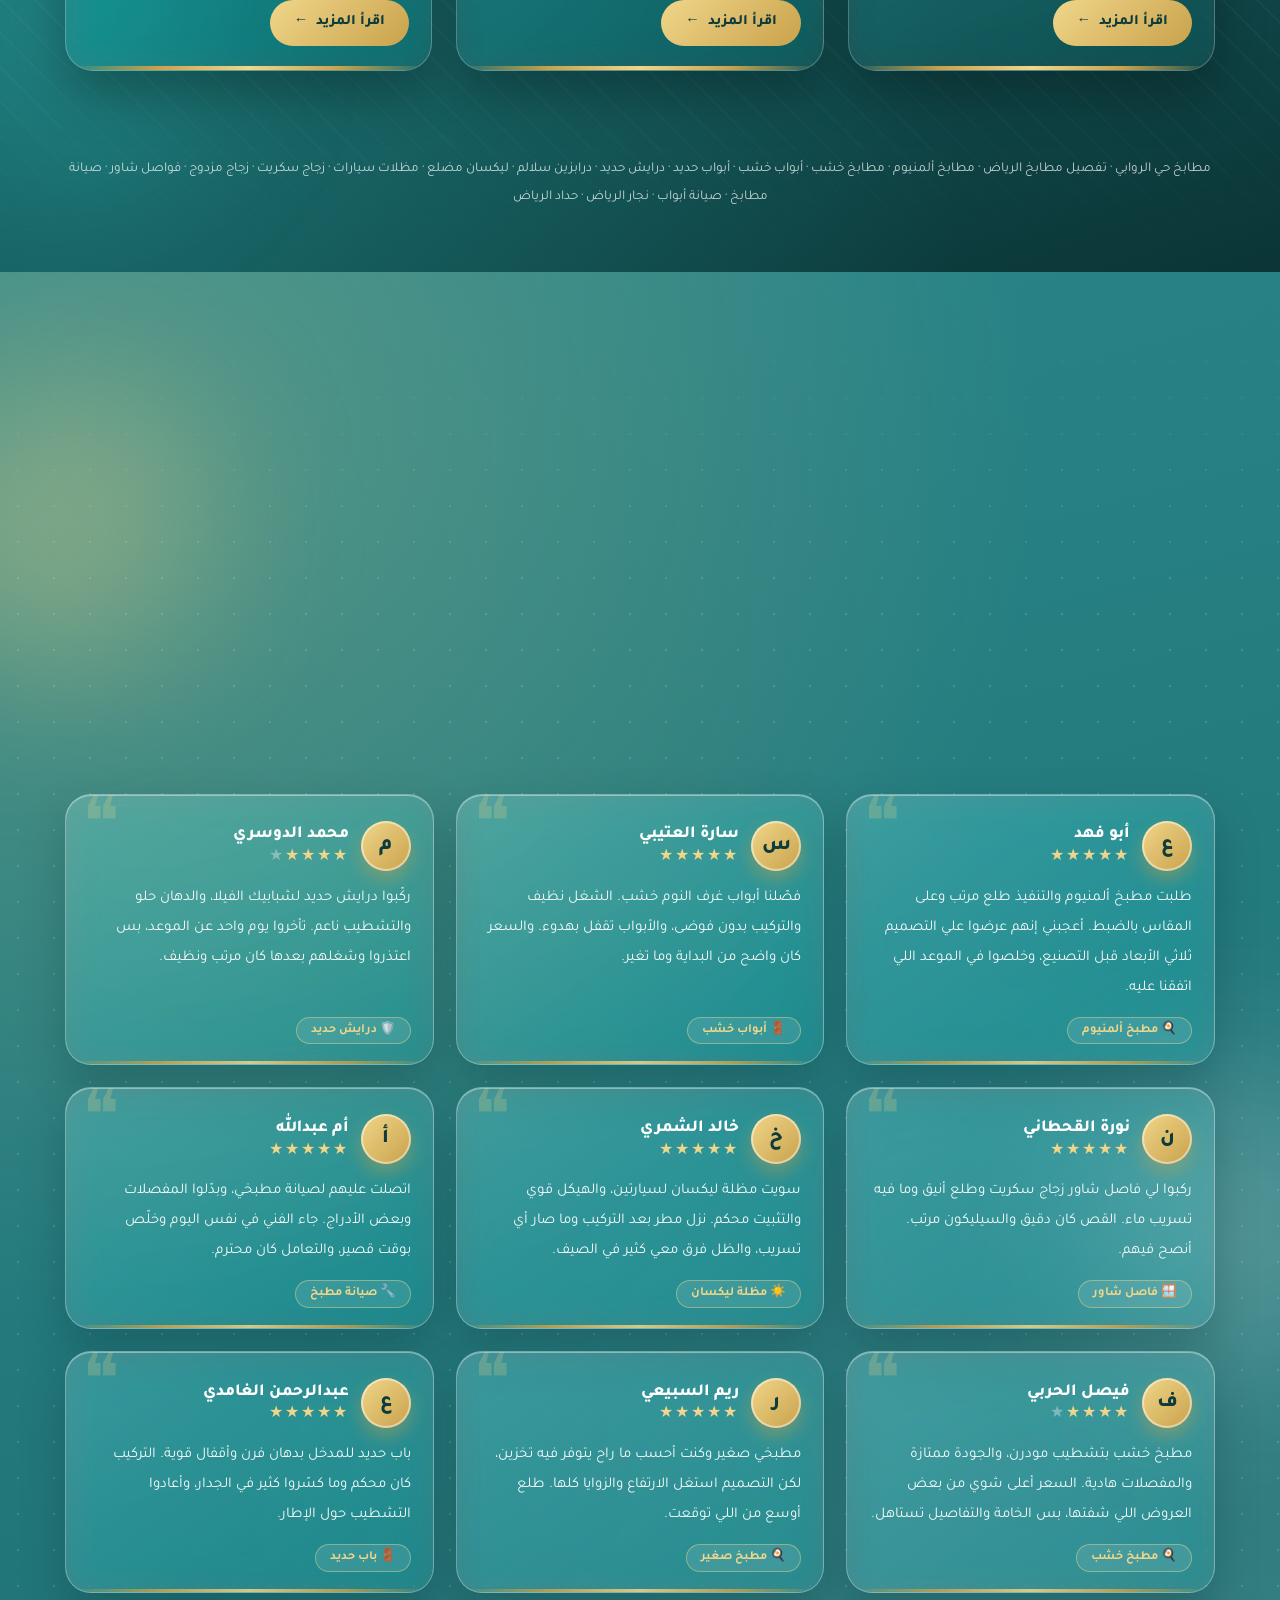
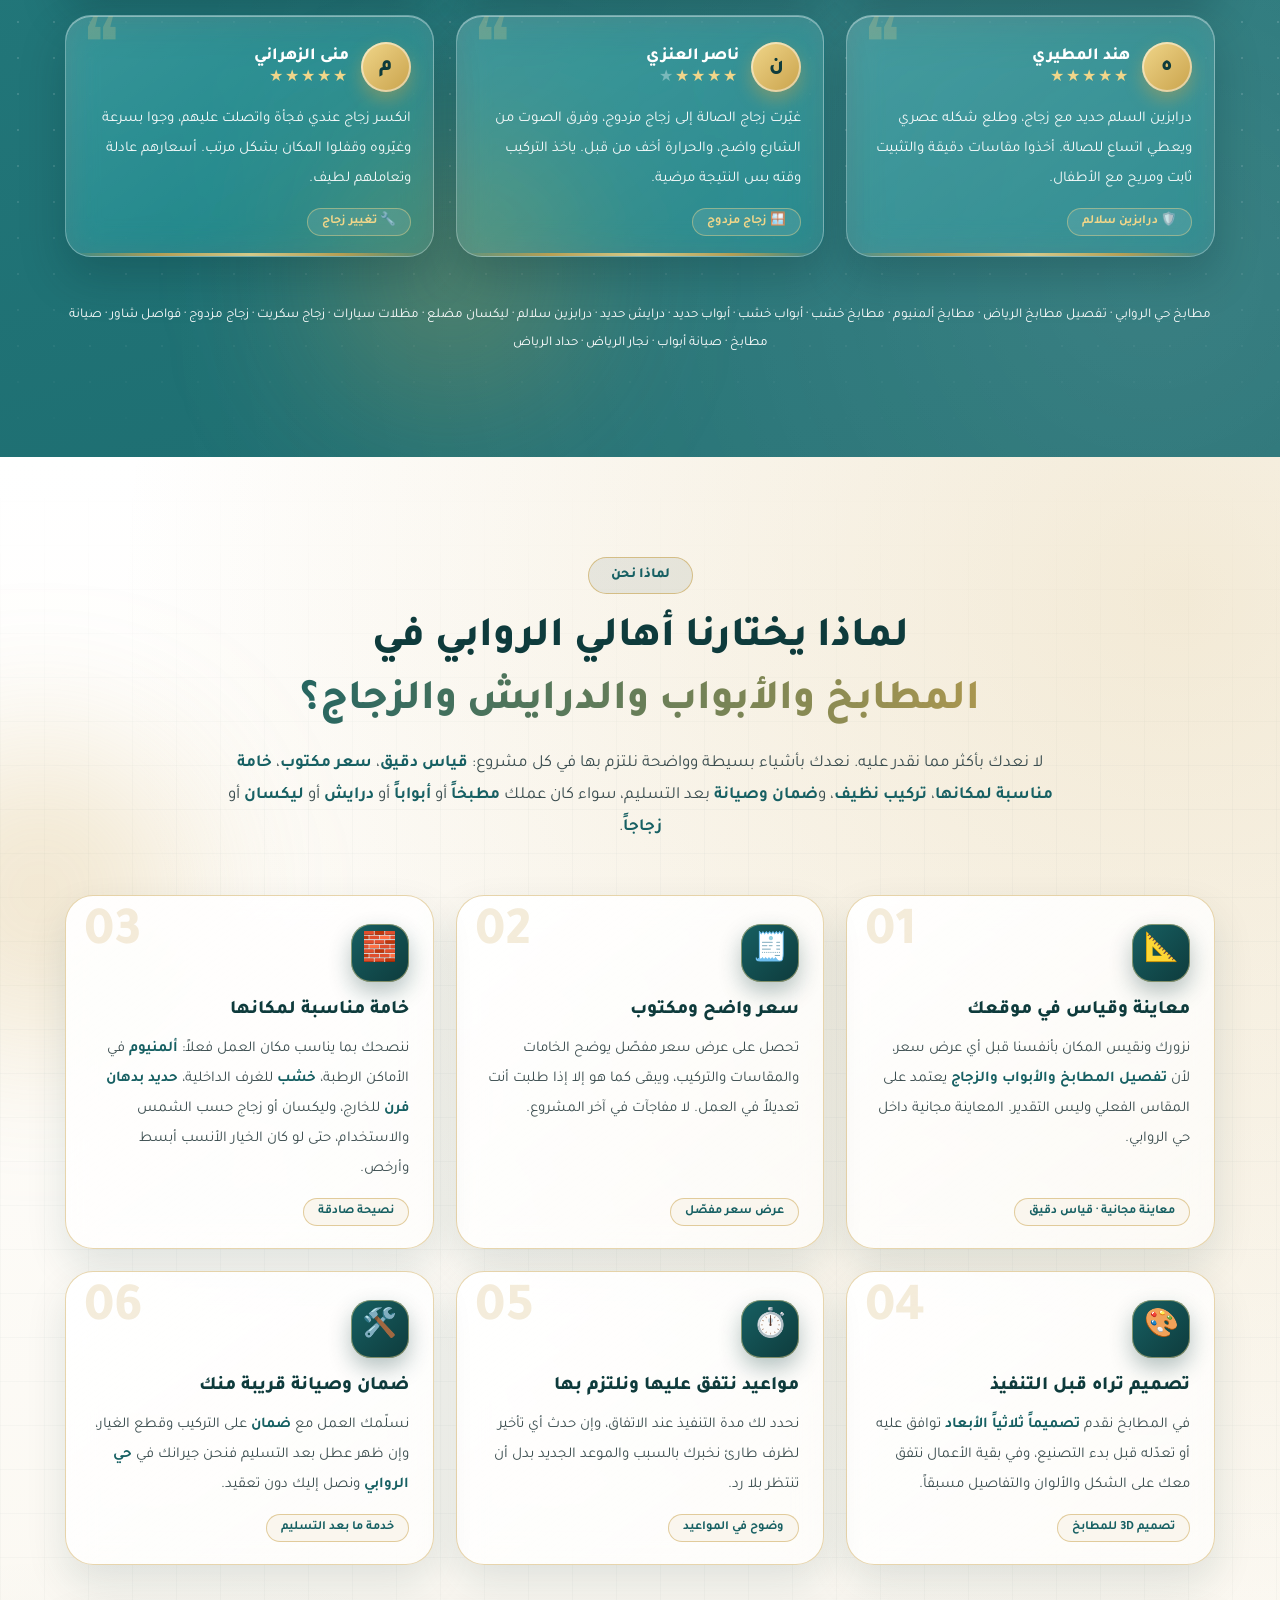
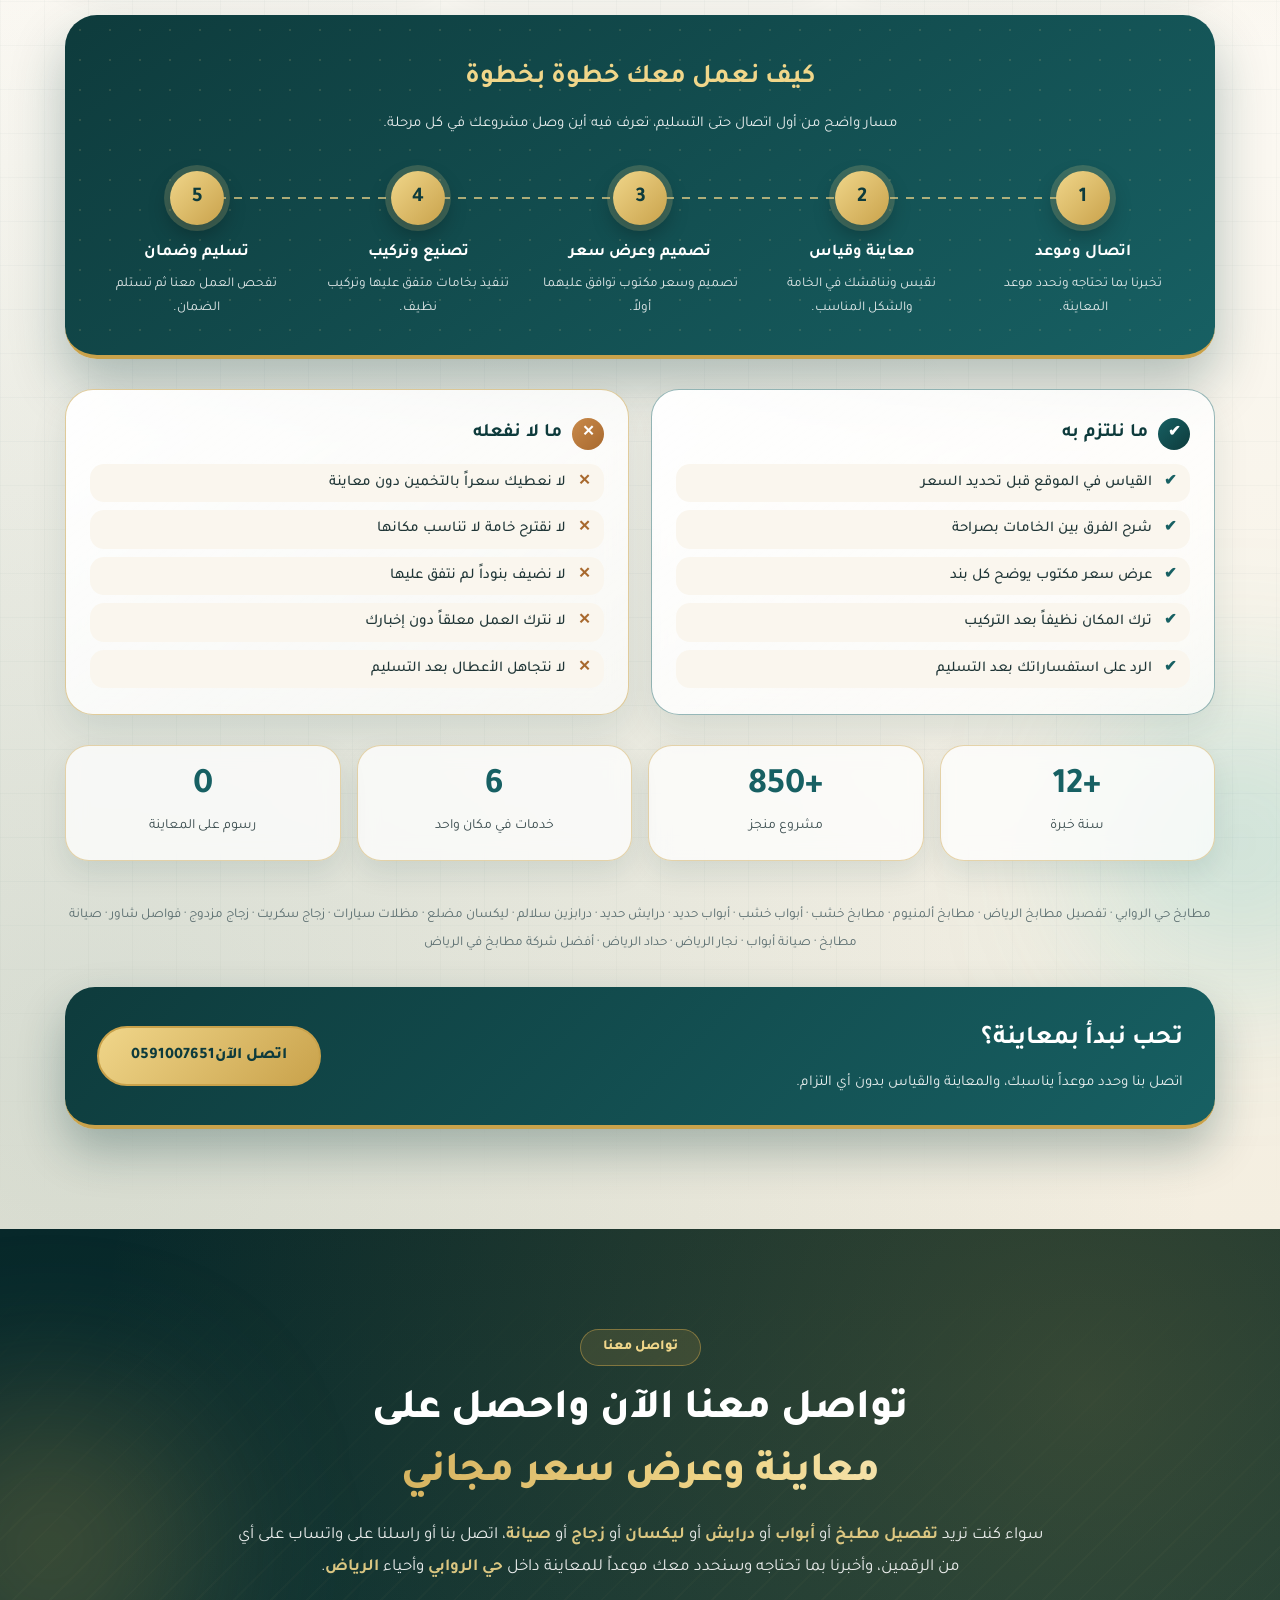
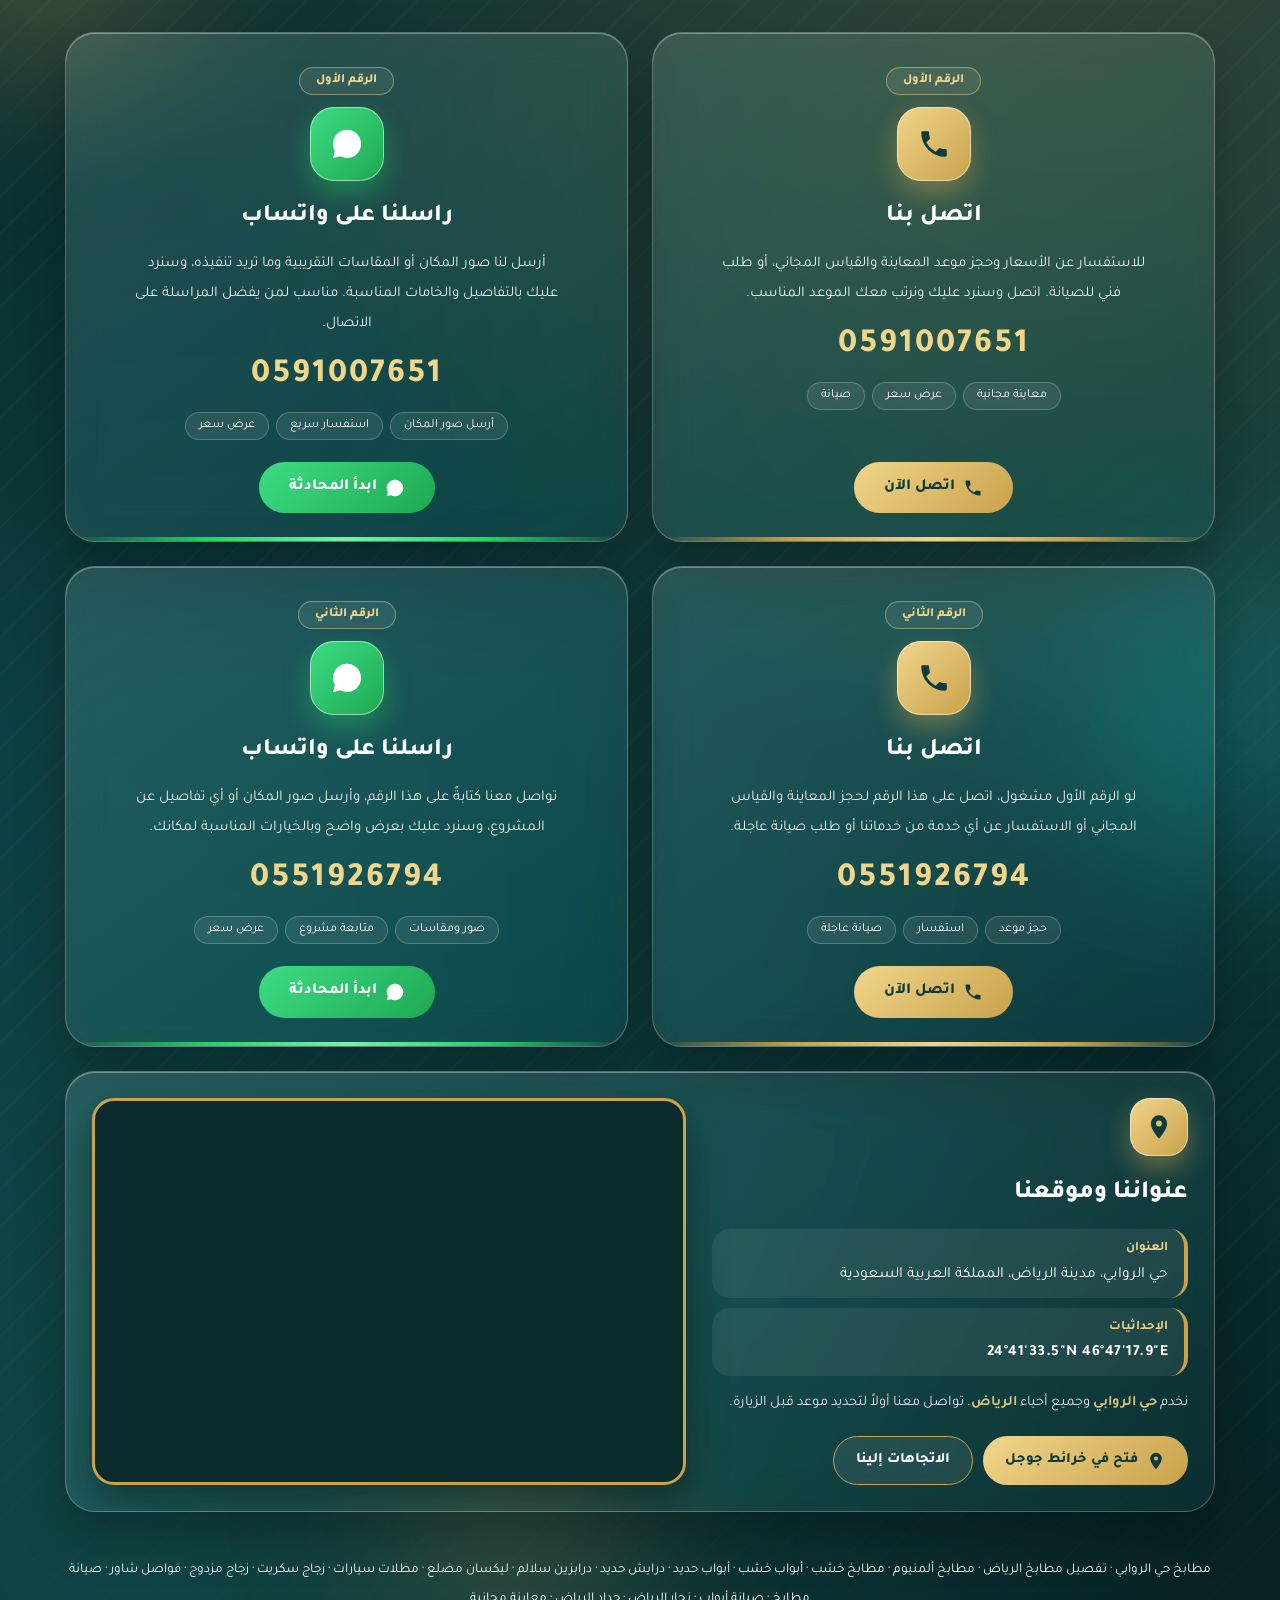
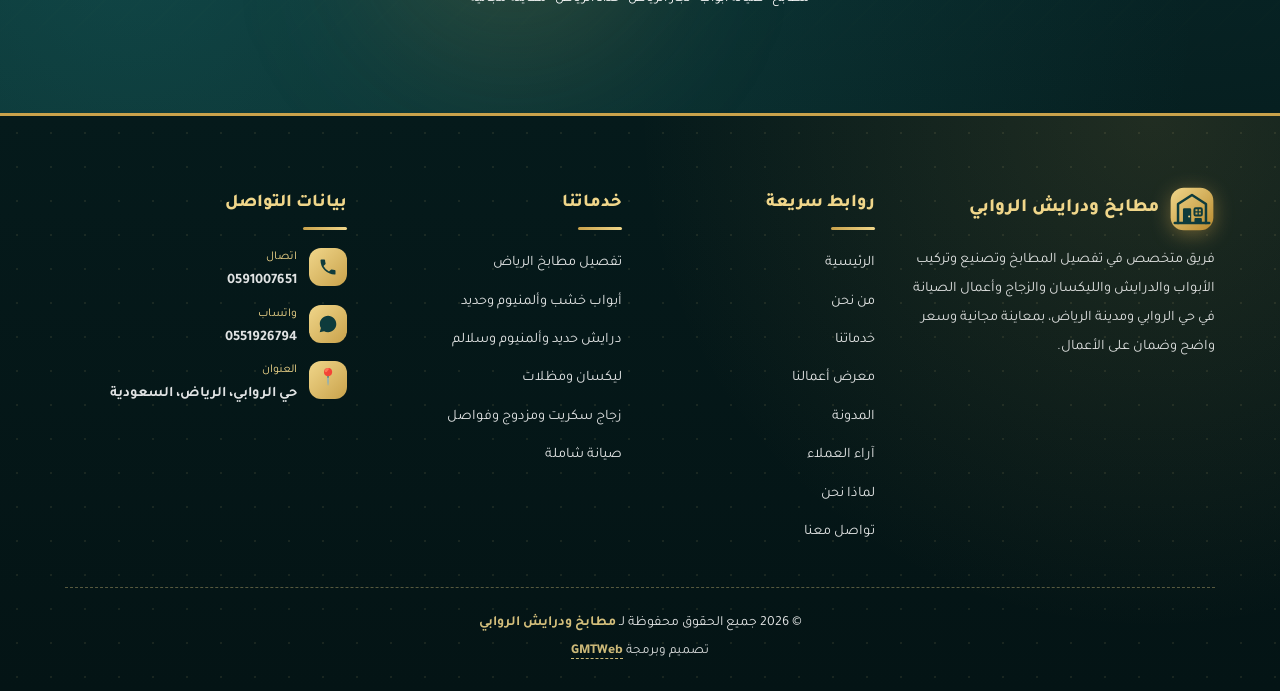
==== commit 4d325b7e: "message" ====
--- a/index.html
+++ b/index.html
@@ -67,7 +67,7 @@
 <p class="rot a3">نتخصص في <b id="rot">تفصيل المطابخ</b></p>
 <p class="lead a3">نصمم ونفصّل ونركّب ونصون: مطابخ عصرية بأحدث الخامات، أبواب ودرايش متينة وآمنة، ليكسان وزجاج بأعلى جودة، وصيانة شاملة سريعة لأهالي حي الروابي بمدينة الرياض بضمان حقيقي وأسعار عادلة.</p>
 <div class="btns a4"><a class="btn gold" href="#services">اكتشف خدماتنا</a><a class="btn line" href="#contact">تواصل معنا</a></div>
-<ul class="chips a5"><li>✔ تصميم مجاني</li><li>✔ تركيب احترافي</li><li>✔ ضمان على الأعمال</li><li>✔ صيانة سريعة</li></ul>
+<ul class="chips a5"><li>✔ تصميم مجاني</li><li>✔ تركيب احترافي</li><li>✔ صيانة سريعة</li></ul>
 </div>
 <a class="cue" href="#services" aria-label="انزل للأسفل"><i></i></a>
 </section>
@@ -89,7 +89,7 @@
 <div><i>🍳</i><span>مطابخ حديثة بتصاميم عصرية</span></div>
 <div><i>🚪</i><span>أبواب ودرايش بخامات متينة</span></div>
 <div><i>🪟</i><span>زجاج وليكسان بتركيب دقيق</span></div>
-<div><i>🔧</i><span>صيانة سريعة وضمان حقيقي</span></div>
+<div><i>🔧</i><span>صيانة سريعة</span></div>
 </div>
 <a class="abbtn" href="#contact">احصل على معاينة مجانية</a>
 </div>
@@ -178,7 +178,6 @@
 <li>ليكسان عازل للحرارة والأشعة</li>
 <li>سواتر وفواصل ليكسان</li>
 <li>هياكل حديد مدهونة ومقاومة للصدأ</li>
-<li>ضمان ضد التسريب وسوء التركيب</li>
 </ul>
 <div class="stags"><span>ليكسان</span><span>ليكسان مضلع</span><span>مظلات ليكسان</span><span>مظلات سيارات</span><span>برجولات</span><span>تركيب ليكسان</span><span>أسقف ليكسان</span><span>سواتر</span></div>
 <div class="sfoot"><a class="sbtn" href="#contact">اطلب عرض سعر</a><a class="scall" href="tel:+966591007651" dir="ltr">0591007651</a></div>
@@ -309,7 +308,6 @@
 
 <div class="gcta rv">
 <h3>عجبك شغلنا؟ خلّي مشروعك القادم منا</h3>
-<p>معاينة وقياس مجاني وعرض سعر واضح وضمان حقيقي على كل الأعمال.</p>
 <a class="btn gold" href="#contact">احصل على معاينة مجانية</a>
 </div>
 
